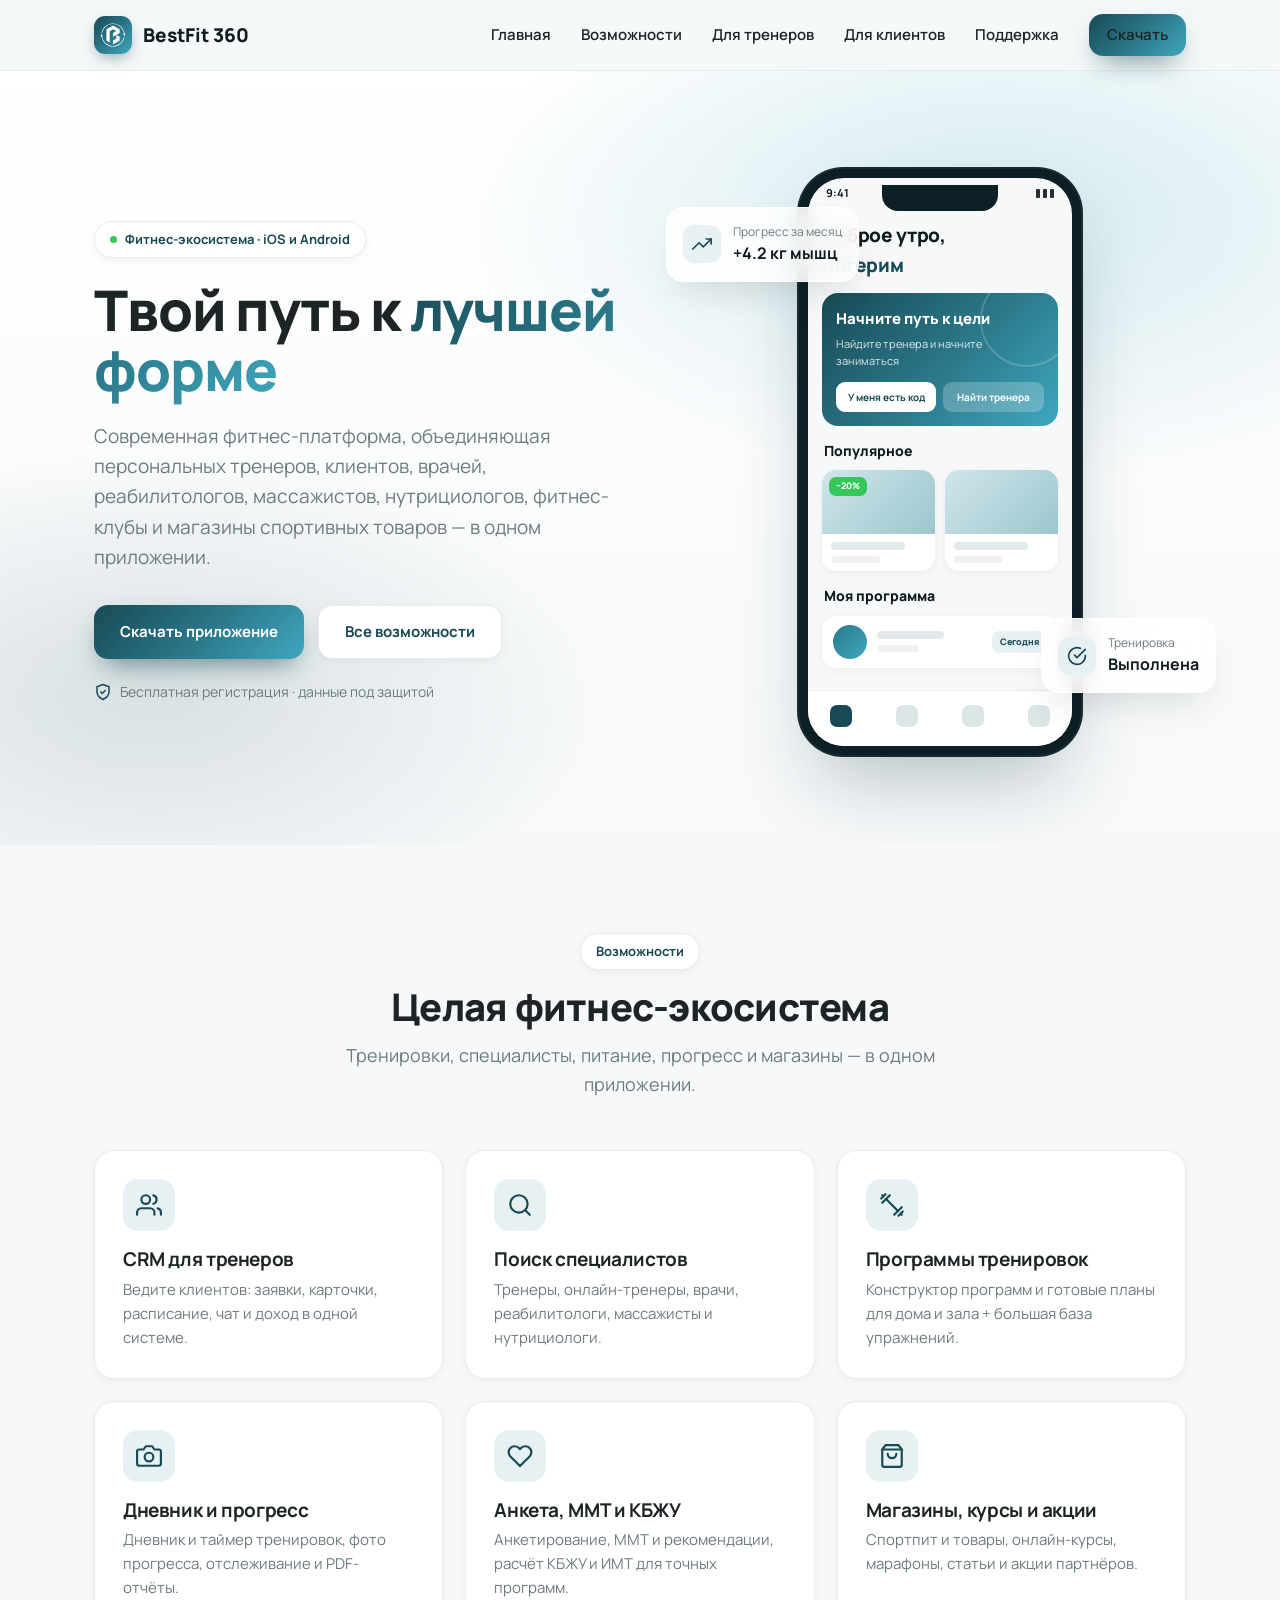
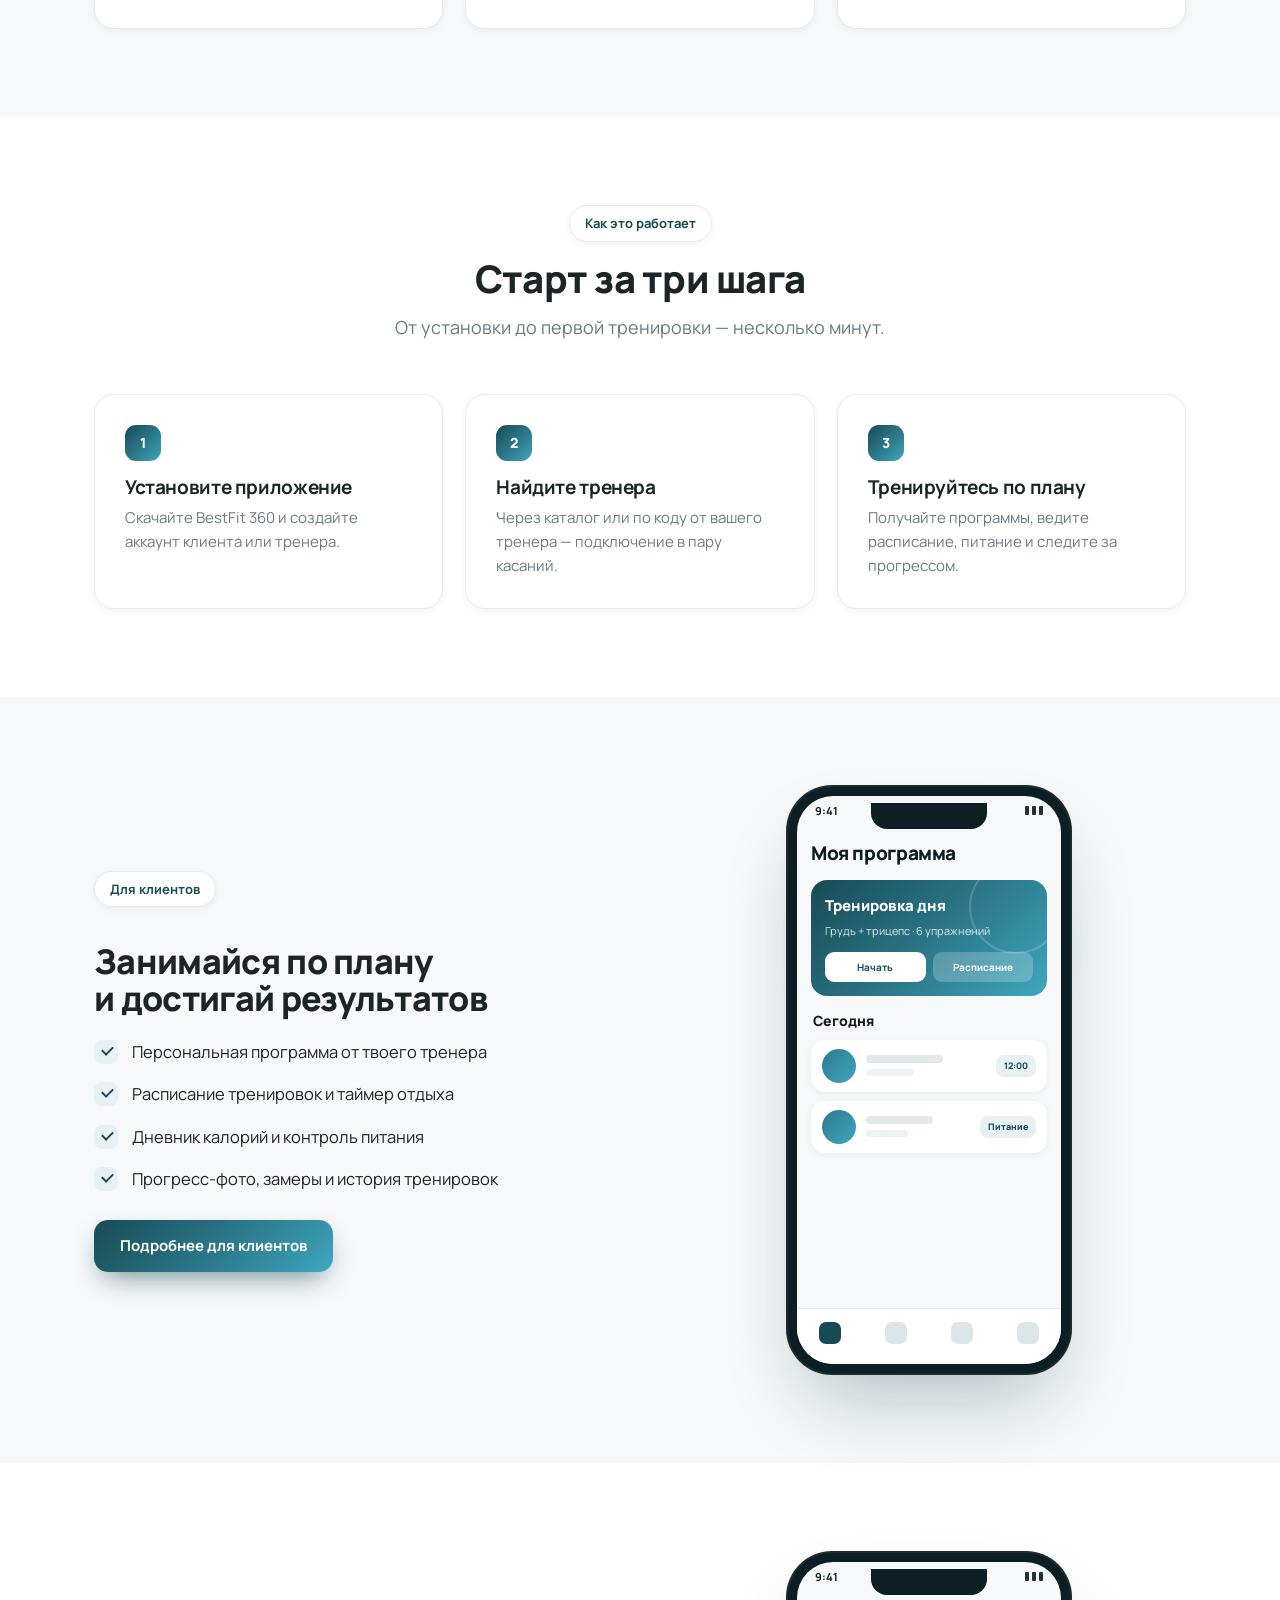
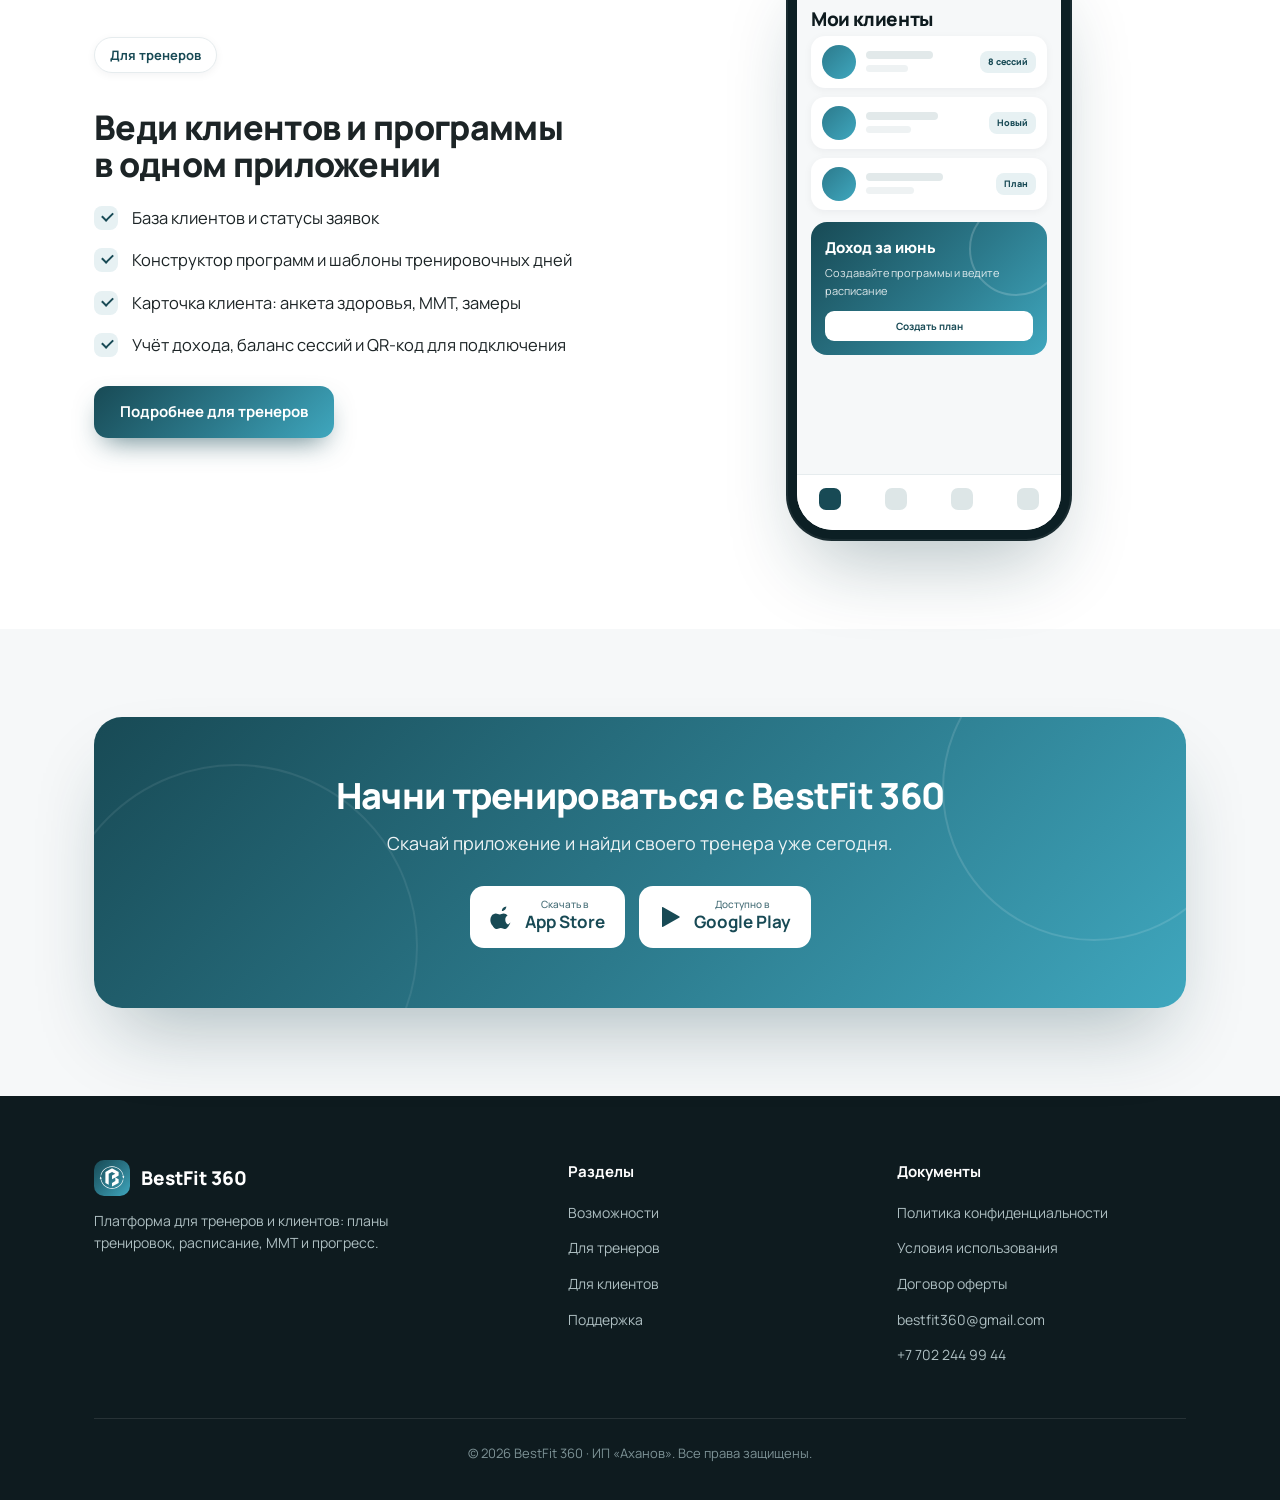
==== index.html @ 9b0000fd "feat(site): многостраничный сайт BestFit 360 + домен bestfit360.kz Лендинг, возможности, для тренеро" ====
<!DOCTYPE html>
<html lang="ru">
<head>
  <meta charset="utf-8">
  <link rel="icon" type="image/svg+xml" href="assets/app-icon.svg">
  <meta name="viewport" content="width=device-width, initial-scale=1">
  <title>BestFit 360 — платформа для тренеров и клиентов</title>
  <meta name="description" content="BestFit 360 — современная фитнес-платформа для здоровья и спорта: тренеры, специалисты, программы тренировок, питание, прогресс и магазины в одном приложении.">
  <link rel="preconnect" href="https://fonts.googleapis.com">
  <link rel="preconnect" href="https://fonts.gstatic.com" crossorigin>
  <link href="https://fonts.googleapis.com/css2?family=Manrope:wght@400;500;600;700;800&display=swap" rel="stylesheet">
  <link rel="stylesheet" href="styles.css">
</head>
<body>
  <header class="site-header">
    <div class="container nav">
      <a class="brand" href="index.html"><span class="logo"><img src="assets/logo-mark.svg" alt="BestFit 360" width="38" height="38"></span> BestFit 360</a>
      <button class="nav-toggle" aria-label="Меню" onclick="document.getElementById('nav').classList.toggle('open')">
        <svg width="26" height="26" viewBox="0 0 24 24" fill="none" stroke="currentColor" stroke-width="2"><line x1="3" y1="6" x2="21" y2="6"/><line x1="3" y1="12" x2="21" y2="12"/><line x1="3" y1="18" x2="21" y2="18"/></svg>
      </button>
      <ul class="nav-links" id="nav">
        <li><a href="index.html">Главная</a></li>
        <li><a href="features.html">Возможности</a></li>
        <li><a href="trainers.html">Для тренеров</a></li>
        <li><a href="clients.html">Для клиентов</a></li>
        <li><a href="support.html">Поддержка</a></li>
        <li><a class="btn btn-primary nav-cta" href="#download">Скачать</a></li>
      </ul>
    </div>
  </header>

  <!-- Hero -->
  <section class="hero">
    <div class="container hero-grid">
      <div class="hero-copy reveal">
        <span class="eyebrow"><span class="dot"></span> Фитнес-экосистема · iOS и Android</span>
        <h1>Твой путь к&nbsp;<span class="grad">лучшей форме</span></h1>
        <p class="lead">Современная фитнес-платформа, объединяющая персональных тренеров, клиентов, врачей, реабилитологов, массажистов, нутрициологов, фитнес-клубы и магазины спортивных товаров — в одном приложении.</p>
        <div class="hero-cta">
          <a class="btn btn-primary" href="#download">Скачать приложение</a>
          <a class="btn btn-ghost" href="features.html">Все возможности</a>
        </div>
        <div class="trust">
          <svg viewBox="0 0 24 24" fill="none" stroke="currentColor" stroke-width="2"><path d="M12 22s8-4 8-10V5l-8-3-8 3v7c0 6 8 10 8 10z"/><path d="m9 12 2 2 4-4"/></svg>
          Бесплатная регистрация · данные под защитой
        </div>
      </div>
      <div class="hero-media reveal">
        <div class="device-wrap">
          <div class="float-card float-tl">
            <span class="fc-ico"><svg viewBox="0 0 24 24" fill="none" stroke="currentColor" stroke-width="2"><polyline points="23 6 13.5 15.5 8.5 10.5 1 18"/><polyline points="17 6 23 6 23 12"/></svg></span>
            <span><small>Прогресс за месяц</small><b>+4.2 кг мышц</b></span>
          </div>
          <div class="float-card float-br">
            <span class="fc-ico"><svg viewBox="0 0 24 24" fill="none" stroke="currentColor" stroke-width="2"><path d="M22 11.08V12a10 10 0 1 1-5.93-9.14"/><polyline points="22 4 12 14.01 9 11.01"/></svg></span>
            <span><small>Тренировка</small><b>Выполнена</b></span>
          </div>
          <div class="phone">
            <div class="phone-screen">
              <div class="app">
                <div class="app-status"><span>9:41</span><span class="sig"><i></i><i></i><i></i></span></div>
                <div class="app-body">
                  <div class="app-greet">Доброе утро,<br><span>Айгерим</span></div>
                  <div class="app-hero">
                    <h4>Начните путь к цели</h4>
                    <p>Найдите тренера и начните заниматься</p>
                    <div class="mini-btns"><span class="b1">У меня есть код</span><span class="b2">Найти тренера</span></div>
                  </div>
                  <div class="app-sec">Популярное</div>
                  <div class="app-cards">
                    <div class="app-pcard"><div class="ph"><span class="badge">−20%</span></div><div class="pb"><div class="l1"></div><div class="l2"></div></div></div>
                    <div class="app-pcard"><div class="ph"></div><div class="pb"><div class="l1"></div><div class="l2"></div></div></div>
                  </div>
                  <div class="app-sec">Моя программа</div>
                  <div class="app-row"><div class="av"></div><div class="rl"><div class="l1"></div><div class="l2"></div></div><span class="pill">Сегодня</span></div>
                </div>
                <div class="app-nav"><i class="on"></i><i></i><i></i><i></i></div>
              </div>
            </div>
          </div>
        </div>
      </div>
    </div>
  </section>

  <!-- Features -->
  <section class="section">
    <div class="container">
      <div class="section-head reveal">
        <span class="eyebrow">Возможности</span>
        <h2>Целая фитнес-экосистема</h2>
        <p>Тренировки, специалисты, питание, прогресс и магазины — в одном приложении.</p>
      </div>
      <div class="cards">
        <div class="card reveal">
          <div class="ico"><svg viewBox="0 0 24 24" fill="none" stroke="currentColor" stroke-width="2"><path d="M17 21v-2a4 4 0 0 0-4-4H5a4 4 0 0 0-4 4v2"/><circle cx="9" cy="7" r="4"/><path d="M23 21v-2a4 4 0 0 0-3-3.87"/><path d="M16 3.13a4 4 0 0 1 0 7.75"/></svg></div>
          <h3>CRM для тренеров</h3>
          <p>Ведите клиентов: заявки, карточки, расписание, чат и доход в одной системе.</p>
        </div>
        <div class="card reveal">
          <div class="ico"><svg viewBox="0 0 24 24" fill="none" stroke="currentColor" stroke-width="2"><circle cx="11" cy="11" r="8"/><line x1="21" y1="21" x2="16.65" y2="16.65"/></svg></div>
          <h3>Поиск специалистов</h3>
          <p>Тренеры, онлайн-тренеры, врачи, реабилитологи, массажисты и нутрициологи.</p>
        </div>
        <div class="card reveal">
          <div class="ico"><svg viewBox="0 0 24 24" fill="none" stroke="currentColor" stroke-width="2"><path d="m6.5 6.5 11 11"/><path d="m21 21-1-1"/><path d="m3 3 1 1"/><path d="m18 22 4-4"/><path d="m2 6 4-4"/><path d="m3 10 7-7"/><path d="m14 21 7-7"/></svg></div>
          <h3>Программы тренировок</h3>
          <p>Конструктор программ и готовые планы для дома и зала + большая база упражнений.</p>
        </div>
        <div class="card reveal">
          <div class="ico"><svg viewBox="0 0 24 24" fill="none" stroke="currentColor" stroke-width="2"><path d="M23 19a2 2 0 0 1-2 2H3a2 2 0 0 1-2-2V8a2 2 0 0 1 2-2h4l2-3h6l2 3h4a2 2 0 0 1 2 2z"/><circle cx="12" cy="13" r="4"/></svg></div>
          <h3>Дневник и прогресс</h3>
          <p>Дневник и таймер тренировок, фото прогресса, отслеживание и PDF-отчёты.</p>
        </div>
        <div class="card reveal">
          <div class="ico"><svg viewBox="0 0 24 24" fill="none" stroke="currentColor" stroke-width="2"><path d="M20.84 4.61a5.5 5.5 0 0 0-7.78 0L12 5.67l-1.06-1.06a5.5 5.5 0 1 0-7.78 7.78L12 21.23l8.84-8.84a5.5 5.5 0 0 0 0-7.78z"/></svg></div>
          <h3>Анкета, ММТ и КБЖУ</h3>
          <p>Анкетирование, ММТ и рекомендации, расчёт КБЖУ и ИМТ для точных программ.</p>
        </div>
        <div class="card reveal">
          <div class="ico"><svg viewBox="0 0 24 24" fill="none" stroke="currentColor" stroke-width="2"><path d="M6 2 3 6v14a2 2 0 0 0 2 2h14a2 2 0 0 0 2-2V6l-3-4z"/><line x1="3" y1="6" x2="21" y2="6"/><path d="M16 10a4 4 0 0 1-8 0"/></svg></div>
          <h3>Магазины, курсы и акции</h3>
          <p>Спортпит и товары, онлайн-курсы, марафоны, статьи и акции партнёров.</p>
        </div>
      </div>
    </div>
  </section>

  <!-- How it works -->
  <section class="section alt">
    <div class="container">
      <div class="section-head reveal">
        <span class="eyebrow">Как это работает</span>
        <h2>Старт за три шага</h2>
        <p>От установки до первой тренировки — несколько минут.</p>
      </div>
      <div class="steps">
        <div class="step reveal"><div class="num">1</div><h3>Установите приложение</h3><p>Скачайте BestFit 360 и создайте аккаунт клиента или тренера.</p></div>
        <div class="step reveal"><div class="num">2</div><h3>Найдите тренера</h3><p>Через каталог или по коду от вашего тренера — подключение в пару касаний.</p></div>
        <div class="step reveal"><div class="num">3</div><h3>Тренируйтесь по плану</h3><p>Получайте программы, ведите расписание, питание и следите за прогрессом.</p></div>
      </div>
    </div>
  </section>

  <!-- For clients -->
  <section class="section">
    <div class="container split">
      <div class="split-copy reveal">
        <span class="eyebrow">Для клиентов</span>
        <h2>Занимайся по плану и&nbsp;достигай результатов</h2>
        <ul class="feat-list">
          <li>Персональная программа от твоего тренера</li>
          <li>Расписание тренировок и таймер отдыха</li>
          <li>Дневник калорий и контроль питания</li>
          <li>Прогресс-фото, замеры и история тренировок</li>
        </ul>
        <p style="margin-top:28px;"><a class="btn btn-primary" href="clients.html">Подробнее для клиентов</a></p>
      </div>
      <div class="split-media reveal">
        <div class="device-wrap">
          <div class="phone"><div class="phone-screen">
            <div class="app">
              <div class="app-status"><span>9:41</span><span class="sig"><i></i><i></i><i></i></span></div>
              <div class="app-body">
                <div class="app-greet">Моя программа</div>
                <div class="app-hero"><h4>Тренировка дня</h4><p>Грудь + трицепс · 6 упражнений</p><div class="mini-btns"><span class="b1">Начать</span><span class="b2">Расписание</span></div></div>
                <div class="app-sec">Сегодня</div>
                <div class="app-row"><div class="av"></div><div class="rl"><div class="l1"></div><div class="l2"></div></div><span class="pill">12:00</span></div>
                <div class="app-row"><div class="av"></div><div class="rl"><div class="l1"></div><div class="l2"></div></div><span class="pill">Питание</span></div>
              </div>
              <div class="app-nav"><i class="on"></i><i></i><i></i><i></i></div>
            </div>
          </div></div>
        </div>
      </div>
    </div>
  </section>

  <!-- For trainers -->
  <section class="section alt">
    <div class="container split reverse">
      <div class="split-media reveal">
        <div class="device-wrap">
          <div class="phone"><div class="phone-screen">
            <div class="app">
              <div class="app-status"><span>9:41</span><span class="sig"><i></i><i></i><i></i></span></div>
              <div class="app-body">
                <div class="app-greet">Мои клиенты</div>
                <div class="app-row"><div class="av"></div><div class="rl"><div class="l1"></div><div class="l2"></div></div><span class="pill">8 сессий</span></div>
                <div class="app-row"><div class="av"></div><div class="rl"><div class="l1"></div><div class="l2"></div></div><span class="pill">Новый</span></div>
                <div class="app-row"><div class="av"></div><div class="rl"><div class="l1"></div><div class="l2"></div></div><span class="pill">План</span></div>
                <div class="app-hero" style="margin-top:12px;"><h4>Доход за июнь</h4><p>Создавайте программы и ведите расписание</p><div class="mini-btns"><span class="b1">Создать план</span></div></div>
              </div>
              <div class="app-nav"><i class="on"></i><i></i><i></i><i></i></div>
            </div>
          </div></div>
        </div>
      </div>
      <div class="split-copy reveal">
        <span class="eyebrow">Для тренеров</span>
        <h2>Веди клиентов и&nbsp;программы в&nbsp;одном приложении</h2>
        <ul class="feat-list">
          <li>База клиентов и статусы заявок</li>
          <li>Конструктор программ и шаблоны тренировочных дней</li>
          <li>Карточка клиента: анкета здоровья, ММТ, замеры</li>
          <li>Учёт дохода, баланс сессий и QR-код для подключения</li>
        </ul>
        <p style="margin-top:28px;"><a class="btn btn-primary" href="trainers.html">Подробнее для тренеров</a></p>
      </div>
    </div>
  </section>

  <!-- CTA -->
  <section class="section" id="download">
    <div class="container">
      <div class="cta-band reveal">
        <h2>Начни тренироваться с&nbsp;BestFit 360</h2>
        <p>Скачай приложение и&nbsp;найди своего тренера уже сегодня.</p>
        <div class="stores">
          <a class="store-badge" href="#" aria-label="Скачать в App Store">
            <svg viewBox="0 0 24 24" fill="currentColor"><path d="M16.365 1.43c0 1.14-.42 2.2-1.12 2.98-.84.94-2.2 1.66-3.34 1.57-.14-1.12.42-2.3 1.1-3.02.78-.84 2.16-1.48 3.36-1.53zM20.5 17.5c-.55 1.27-.82 1.84-1.53 2.97-1 1.57-2.4 3.53-4.14 3.54-1.55.02-1.95-1.01-4.05-1-2.1.01-2.54 1.02-4.1 1-1.74-.01-3.07-1.78-4.07-3.35C-.02 18.13-.27 13.4 1.5 10.9c1.06-1.5 2.74-2.38 4.32-2.38 1.6 0 2.61 1.02 3.94 1.02 1.29 0 2.07-1.02 3.92-1.02 1.4 0 2.88.76 3.94 2.08-3.46 1.9-2.9 6.84.38 8.9z"/></svg>
            <span><small>Скачать в</small><b>App Store</b></span>
          </a>
          <a class="store-badge" href="#" aria-label="Доступно в Google Play">
            <svg viewBox="0 0 24 24" fill="currentColor"><path d="M3 2.5c0-.38.42-.62.74-.42L20.5 11.6c.3.18.3.62 0 .8L3.74 21.92c-.32.2-.74-.04-.74-.42z"/></svg>
            <span><small>Доступно в</small><b>Google Play</b></span>
          </a>
        </div>
      </div>
    </div>
  </section>

  <footer class="site-footer">
    <div class="container">
      <div class="footer-grid">
        <div>
          <div class="footer-brand"><span class="logo"><img src="assets/logo-mark.svg" alt="BestFit 360" width="38" height="38"></span> BestFit 360</div>
          <p style="margin:0;max-width:320px;font-size:14px;">Платформа для тренеров и клиентов: планы тренировок, расписание, ММТ и прогресс.</p>
        </div>
        <div>
          <h4>Разделы</h4>
          <ul>
            <li><a href="features.html">Возможности</a></li>
            <li><a href="trainers.html">Для тренеров</a></li>
            <li><a href="clients.html">Для клиентов</a></li>
            <li><a href="support.html">Поддержка</a></li>
          </ul>
        </div>
        <div>
          <h4>Документы</h4>
          <ul>
            <li><a href="privacy.html">Политика конфиденциальности</a></li>
            <li><a href="terms.html">Условия использования</a></li>
            <li><a href="offer.html">Договор оферты</a></li>
            <li><a href="mailto:bestfit360@gmail.com">bestfit360@gmail.com</a></li>
            <li><a href="tel:+77022449944">+7 702 244 99 44</a></li>
          </ul>
        </div>
      </div>
      <div class="footer-bottom">© 2026 BestFit 360 · ИП «Аханов». Все права защищены.</div>
    </div>
  </footer>

  <script>
    (function () {
      var els = document.querySelectorAll('.reveal');
      if (!('IntersectionObserver' in window)) { els.forEach(function (e) { e.classList.add('in'); }); return; }
      var io = new IntersectionObserver(function (entries) {
        entries.forEach(function (en) { if (en.isIntersecting) { en.target.classList.add('in'); io.unobserve(en.target); } });
      }, { threshold: 0.12 });
      els.forEach(function (e) { io.observe(e); });
    })();
  </script>
</body>
</html>
---- styles.css ----
/* BestFit 360 — премиум-лендинг. Дизайн-система на основе theme.dart. */
:root {
  --accent: #184A55;
  --accent-2: #2C7A8C;
  --accent-3: #3FA7BE;
  --accent-light: #E7F1F3;
  --accent-hover: #103840;
  --ink: #0E1B1F;
  --text: #1C2426;
  --muted: #6B7C80;
  --bg: #F6F8F9;
  --surface: #FFFFFF;
  --success: #34C759;
  --star: #FFB800;
  --line: #E6ECEE;
  --radius: 20px;
  --radius-sm: 14px;
  --radius-lg: 28px;
  --maxw: 1140px;
  --shadow-sm: 0 2px 8px rgba(14, 27, 31, 0.05);
  --shadow: 0 18px 40px -16px rgba(14, 27, 31, 0.18);
  --shadow-lg: 0 40px 80px -24px rgba(16, 56, 64, 0.32);
  --grad: linear-gradient(135deg, #184A55 0%, #2C7A8C 55%, #3FA7BE 100%);
  color-scheme: light;
}

* { box-sizing: border-box; }
html { scroll-behavior: smooth; -webkit-text-size-adjust: 100%; }

body {
  margin: 0;
  font-family: "Manrope", -apple-system, BlinkMacSystemFont, "Segoe UI", Roboto, Helvetica, Arial, sans-serif;
  color: var(--text);
  background: var(--bg);
  line-height: 1.6;
  -webkit-font-smoothing: antialiased;
  text-rendering: optimizeLegibility;
}

a { color: var(--accent); text-decoration: none; }
a:hover { color: var(--accent-2); }
img { max-width: 100%; display: block; }
svg { display: block; }
svg[stroke] { stroke-linecap: round; stroke-linejoin: round; }

h1, h2, h3 { letter-spacing: -0.02em; line-height: 1.08; }

.container { max-width: var(--maxw); margin: 0 auto; padding: 0 24px; }

/* ---------- Header ---------- */
.site-header {
  position: sticky;
  top: 0;
  z-index: 50;
  background: rgba(246, 248, 249, 0.72);
  backdrop-filter: saturate(180%) blur(18px);
  -webkit-backdrop-filter: saturate(180%) blur(18px);
  border-bottom: 1px solid rgba(14, 27, 31, 0.06);
}
.nav { display: flex; align-items: center; justify-content: space-between; height: 70px; }
.brand { display: flex; align-items: center; gap: 11px; font-weight: 800; font-size: 19px; color: var(--ink); }
.brand:hover { color: var(--ink); }
.brand .logo {
  width: 38px; height: 38px; border-radius: 11px;
  background: var(--grad); display: grid; place-items: center;
  color: #fff; font-size: 18px; font-weight: 800;
  box-shadow: 0 6px 16px -4px rgba(24, 74, 85, 0.5);
}
.brand .logo img, .footer-brand .logo img { width: 70%; height: 70%; }
.nav-links { display: flex; align-items: center; gap: 30px; list-style: none; margin: 0; padding: 0; }
.nav-links a { color: var(--text); font-size: 15px; font-weight: 600; position: relative; }
.nav-links a:hover { color: var(--accent); }
.nav-cta { padding: 9px 18px !important; }
.nav-toggle { display: none; background: none; border: 0; padding: 6px; cursor: pointer; color: var(--ink); }

/* ---------- Buttons ---------- */
.btn {
  display: inline-flex; align-items: center; gap: 9px;
  padding: 14px 26px; border-radius: var(--radius-sm);
  font-weight: 700; font-size: 15px; cursor: pointer; border: 0;
  font-family: inherit; transition: transform .15s ease, box-shadow .15s ease, background .15s ease;
}
.btn-primary { background: var(--grad); color: #fff; box-shadow: 0 12px 28px -10px rgba(24, 74, 85, 0.7); }
.btn-primary:hover { color: #fff; transform: translateY(-2px); box-shadow: 0 18px 36px -10px rgba(24, 74, 85, 0.7); }
.btn-ghost { background: var(--surface); color: var(--accent); border: 1px solid var(--line); box-shadow: var(--shadow-sm); }
.btn-ghost:hover { color: var(--accent); border-color: var(--accent-light); transform: translateY(-2px); }

/* ---------- Hero ---------- */
.hero { position: relative; overflow: hidden; padding: 96px 0 88px; }
.hero::before {
  content: ""; position: absolute; inset: 0; z-index: 0;
  background:
    radial-gradient(60% 50% at 78% 18%, rgba(63, 167, 190, 0.22), transparent 70%),
    radial-gradient(50% 45% at 12% 80%, rgba(24, 74, 85, 0.14), transparent 70%),
    linear-gradient(180deg, #fff, var(--bg));
}
.hero .container { position: relative; z-index: 1; }
.hero-grid { display: grid; grid-template-columns: 1.05fr 0.95fr; gap: 56px; align-items: center; }
.hero h1 { font-size: 56px; margin: 0 0 20px; font-weight: 800; }
.hero h1 .grad { background: var(--grad); -webkit-background-clip: text; background-clip: text; -webkit-text-fill-color: transparent; }
.hero .lead { font-size: 19px; color: var(--muted); margin: 0 0 32px; max-width: 520px; }
.hero-cta { display: flex; gap: 14px; flex-wrap: wrap; }
.trust { margin-top: 22px; font-size: 14px; color: var(--muted); display: flex; align-items: center; gap: 8px; }
.trust svg { width: 18px; height: 18px; color: var(--accent); }

.eyebrow {
  display: inline-flex; align-items: center; gap: 8px;
  background: var(--surface); color: var(--accent);
  font-weight: 700; font-size: 13px; padding: 7px 15px; border-radius: 999px;
  margin-bottom: 22px; border: 1px solid var(--line); box-shadow: var(--shadow-sm);
}
.eyebrow .dot { width: 7px; height: 7px; border-radius: 50%; background: var(--success); }

/* ---------- Phone + app mockup ---------- */
.device-wrap { position: relative; display: flex; justify-content: center; }
.device-wrap::after {
  content: ""; position: absolute; width: 320px; height: 320px; border-radius: 50%;
  background: radial-gradient(circle, rgba(63,167,190,0.35), transparent 65%);
  z-index: 0; filter: blur(8px);
}
.phone {
  position: relative; z-index: 2;
  width: 286px; height: 590px;
  border-radius: 46px; background: #0c1f24; padding: 11px;
  box-shadow: var(--shadow-lg), inset 0 0 0 2px rgba(255,255,255,0.06);
}
.phone::before {
  content: ""; position: absolute; top: 18px; left: 50%; transform: translateX(-50%);
  width: 116px; height: 26px; background: #0c1f24; border-radius: 0 0 16px 16px; z-index: 5;
}
.phone-screen { width: 100%; height: 100%; border-radius: 36px; overflow: hidden; background: var(--bg); position: relative; }

/* floating glass card overlapping the phone */
.float-card {
  position: absolute; z-index: 3; background: rgba(255,255,255,0.85);
  backdrop-filter: blur(12px); -webkit-backdrop-filter: blur(12px);
  border: 1px solid rgba(255,255,255,0.7); border-radius: 18px;
  box-shadow: var(--shadow); padding: 14px 16px; display: flex; align-items: center; gap: 12px;
}
.float-card .fc-ico { width: 38px; height: 38px; border-radius: 11px; background: var(--accent-light); color: var(--accent); display: grid; place-items: center; }
.float-card .fc-ico svg { width: 20px; height: 20px; }
.float-card small { display: block; color: var(--muted); font-size: 12px; }
.float-card b { font-size: 16px; color: var(--ink); }
.float-tl { top: 40px; left: -28px; }
.float-br { bottom: 64px; right: -30px; }

/* ---- mini app UI rendered in CSS ---- */
.app { height: 100%; display: flex; flex-direction: column; background: var(--bg); font-size: 12px; }
.app-status { height: 30px; display: flex; align-items: center; justify-content: space-between; padding: 0 18px; font-size: 11px; font-weight: 700; color: var(--ink); }
.app-status .sig { display: flex; gap: 3px; align-items: center; }
.app-status .sig i { width: 4px; height: 9px; background: var(--ink); border-radius: 1px; display: inline-block; opacity: .9; }
.app-body { flex: 1; overflow: hidden; padding: 6px 14px 0; }
.app-greet { font-size: 19px; font-weight: 800; color: var(--ink); margin: 6px 0 2px; letter-spacing: -0.02em; }
.app-greet span { color: var(--accent); }
.app-hero {
  margin: 12px 0; border-radius: 16px; background: var(--grad); color: #fff;
  padding: 14px; position: relative; overflow: hidden;
}
.app-hero::after { content: ""; position: absolute; top: -20px; right: -16px; width: 90px; height: 90px; border: 2px solid rgba(255,255,255,0.18); border-radius: 50%; }
.app-hero h4 { margin: 0 0 4px; font-size: 15px; font-weight: 800; }
.app-hero p { margin: 0 0 12px; font-size: 11px; opacity: .85; }
.app-hero .mini-btns { display: flex; gap: 7px; }
.app-hero .mini-btns span { flex: 1; text-align: center; font-size: 10px; font-weight: 700; padding: 7px 0; border-radius: 9px; }
.app-hero .mini-btns .b1 { background: #fff; color: var(--accent); }
.app-hero .mini-btns .b2 { background: rgba(255,255,255,0.22); color: #fff; }
.app-sec { font-size: 14px; font-weight: 800; color: var(--ink); margin: 14px 2px 8px; }
.app-cards { display: flex; gap: 10px; }
.app-pcard { flex: 1; background: var(--surface); border-radius: 14px; box-shadow: var(--shadow-sm); overflow: hidden; }
.app-pcard .ph { height: 64px; background: linear-gradient(135deg, #cfe6ea, #9cc6cf); position: relative; }
.app-pcard .ph .badge { position: absolute; top: 7px; left: 7px; background: var(--success); color: #fff; font-size: 9px; font-weight: 800; padding: 2px 7px; border-radius: 7px; }
.app-pcard .pb { padding: 8px 9px; }
.app-pcard .pb .l1 { height: 8px; width: 78%; background: #e2e9ea; border-radius: 4px; }
.app-pcard .pb .l2 { height: 7px; width: 52%; background: #eef2f3; border-radius: 4px; margin-top: 6px; }
.app-row { display: flex; align-items: center; gap: 10px; background: var(--surface); border-radius: 14px; padding: 9px 11px; box-shadow: var(--shadow-sm); margin-bottom: 9px; }
.app-row .av { width: 34px; height: 34px; border-radius: 50%; background: linear-gradient(135deg, var(--accent-2), var(--accent-3)); flex-shrink: 0; }
.app-row .rl { flex: 1; }
.app-row .rl .l1 { height: 8px; width: 64%; background: #e2e9ea; border-radius: 4px; }
.app-row .rl .l2 { height: 7px; width: 40%; background: #eef2f3; border-radius: 4px; margin-top: 6px; }
.app-row .pill { font-size: 9px; font-weight: 800; color: var(--accent); background: var(--accent-light); padding: 4px 8px; border-radius: 8px; }
.app-nav { height: 56px; background: var(--surface); border-top: 1px solid var(--line); display: flex; align-items: center; justify-content: space-around; padding-bottom: 6px; }
.app-nav i { width: 22px; height: 22px; border-radius: 7px; background: #dde6e7; display: block; }
.app-nav i.on { background: var(--accent); }

/* ---------- Sections ---------- */
.section { padding: 88px 0; }
.section.alt { background: var(--surface); }
.section.tight { padding: 56px 0; }
.section-head { text-align: center; max-width: 640px; margin: 0 auto 52px; }
.section-head .eyebrow { margin-bottom: 16px; }
.section-head h2 { font-size: 38px; margin: 0 0 14px; font-weight: 800; }
.section-head p { color: var(--muted); font-size: 18px; margin: 0; }

/* ---------- Cards ---------- */
.cards { display: grid; grid-template-columns: repeat(3, 1fr); gap: 22px; }
.cards.two { grid-template-columns: repeat(2, 1fr); }
.card {
  background: var(--surface); border: 1px solid var(--line); border-radius: var(--radius);
  padding: 28px; box-shadow: var(--shadow-sm); transition: transform .2s ease, box-shadow .2s ease, border-color .2s ease;
}
.card:hover { transform: translateY(-4px); box-shadow: var(--shadow); border-color: transparent; }
.section.alt .card { background: var(--bg); }
.card .ico {
  width: 52px; height: 52px; border-radius: 15px;
  background: var(--accent-light); color: var(--accent);
  display: grid; place-items: center; margin-bottom: 18px;
}
.card .ico svg { width: 26px; height: 26px; }
.card h3 { font-size: 19px; margin: 0 0 8px; font-weight: 700; }
.card p { margin: 0; color: var(--muted); font-size: 15px; }

/* ---------- Split / role ---------- */
.split { display: grid; grid-template-columns: 1fr 1fr; gap: 64px; align-items: center; }
.split.reverse .split-media { order: 2; }
.split h2 { font-size: 34px; font-weight: 800; margin: 14px 0 0; }
.feat-list { padding: 0; list-style: none; margin: 22px 0 0; }
.feat-list li { position: relative; padding-left: 38px; margin-bottom: 16px; font-size: 16.5px; color: var(--text); }
.feat-list li::before {
  content: ""; position: absolute; left: 0; top: 1px; width: 24px; height: 24px; border-radius: 8px;
  background: var(--accent-light);
}
.feat-list li::after {
  content: ""; position: absolute; left: 8px; top: 7px; width: 9px; height: 5px;
  border-left: 2px solid var(--accent); border-bottom: 2px solid var(--accent);
  transform: rotate(-45deg);
}

/* ---------- Steps ---------- */
.steps { display: grid; grid-template-columns: repeat(3, 1fr); gap: 22px; }
.step { background: var(--surface); border: 1px solid var(--line); border-radius: var(--radius); padding: 30px; position: relative; box-shadow: var(--shadow-sm); }
.step .num { font-size: 14px; font-weight: 800; color: #fff; background: var(--grad); width: 36px; height: 36px; border-radius: 11px; display: grid; place-items: center; margin-bottom: 16px; }
.step h3 { font-size: 19px; margin: 0 0 8px; }
.step p { margin: 0; color: var(--muted); font-size: 15px; }

/* ---------- CTA band ---------- */
.cta-band { position: relative; overflow: hidden; background: var(--grad); color: #fff; border-radius: var(--radius-lg); padding: 60px; text-align: center; box-shadow: var(--shadow-lg); }
.cta-band::before { content: ""; position: absolute; top: -80px; right: -60px; width: 300px; height: 300px; border: 2px solid rgba(255,255,255,0.12); border-radius: 50%; }
.cta-band::after { content: ""; position: absolute; bottom: -120px; left: -40px; width: 360px; height: 360px; border: 2px solid rgba(255,255,255,0.08); border-radius: 50%; }
.cta-band > * { position: relative; z-index: 1; }
.cta-band h2 { font-size: 36px; margin: 0 0 14px; font-weight: 800; }
.cta-band p { opacity: .92; margin: 0 0 28px; font-size: 18px; }

/* store badges */
.stores { display: flex; gap: 14px; flex-wrap: wrap; justify-content: center; }
.store-badge { display: inline-flex; align-items: center; gap: 11px; background: #0c1f24; color: #fff; padding: 12px 20px; border-radius: 14px; transition: transform .15s ease, opacity .15s ease; }
.store-badge:hover { color: #fff; transform: translateY(-2px); opacity: .92; }
.store-badge svg { width: 24px; height: 24px; }
.store-badge small { display: block; font-size: 10px; opacity: .8; font-weight: 500; line-height: 1.2; }
.store-badge b { font-size: 17px; line-height: 1.1; }
.cta-band .store-badge { background: #fff; color: var(--accent); }
.cta-band .store-badge:hover { background: #eef6f7; }

/* ---------- Legal / article ---------- */
.article { background: var(--surface); }
.article .container { max-width: 800px; }
.article h1 { font-size: 36px; margin-bottom: 6px; }
.article .updated { color: var(--muted); font-size: 14px; margin-bottom: 32px; }
.article h2 { font-size: 20px; margin-top: 30px; }
.article p { margin: 8px 0 0; color: var(--text); }

/* ---------- FAQ ---------- */
.faq details { background: var(--surface); border: 1px solid var(--line); border-radius: var(--radius); padding: 18px 22px; margin-bottom: 14px; box-shadow: var(--shadow-sm); }
.faq summary { font-weight: 700; cursor: pointer; font-size: 16px; list-style: none; display: flex; justify-content: space-between; align-items: center; }
.faq summary::-webkit-details-marker { display: none; }
.faq summary::after { content: "+"; font-size: 22px; color: var(--accent); font-weight: 400; }
.faq details[open] summary::after { content: "–"; }
.faq details[open] summary { color: var(--accent); }
.faq p { color: var(--muted); margin: 12px 0 0; }

/* ---------- Footer ---------- */
.site-footer { background: var(--ink); color: #aebfc2; padding: 64px 0 36px; }
.footer-grid { display: grid; grid-template-columns: 1.5fr 1fr 1fr; gap: 40px; margin-bottom: 40px; }
.site-footer h4 { color: #fff; font-size: 15px; margin: 0 0 16px; }
.site-footer a { color: #aebfc2; font-size: 14px; }
.site-footer a:hover { color: #fff; }
.site-footer ul { list-style: none; padding: 0; margin: 0; }
.site-footer li { margin-bottom: 10px; }
.footer-brand { display: flex; align-items: center; gap: 11px; font-weight: 800; color: #fff; font-size: 19px; margin-bottom: 14px; }
.footer-brand .logo { width: 36px; height: 36px; border-radius: 10px; background: var(--grad); display: grid; place-items: center; font-size: 17px; }
.footer-bottom { border-top: 1px solid rgba(255,255,255,0.1); padding-top: 24px; font-size: 13px; color: #7d9296; text-align: center; }

/* ---------- Reveal animation ---------- */
.reveal { opacity: 0; transform: translateY(24px); transition: opacity .7s ease, transform .7s ease; }
.reveal.in { opacity: 1; transform: none; }
@media (prefers-reduced-motion: reduce) { .reveal { opacity: 1; transform: none; transition: none; } }

/* ---------- Responsive ---------- */
@media (max-width: 900px) {
  .nav-links {
    display: none; position: absolute; top: 70px; left: 0; right: 0; flex-direction: column;
    gap: 0; background: var(--surface); border-bottom: 1px solid var(--line); padding: 10px 0; box-shadow: var(--shadow);
  }
  .nav-links.open { display: flex; }
  .nav-links li { width: 100%; }
  .nav-links a { display: block; padding: 14px 24px; }
  .nav-cta { margin: 8px 24px; text-align: center; }
  .nav-toggle { display: block; }

  .hero { padding: 56px 0 64px; }
  .hero-grid { grid-template-columns: 1fr; gap: 48px; }
  .hero h1 { font-size: 40px; }
  .hero-media { order: -1; }
  .float-tl { left: 0; }
  .float-br { right: 0; }

  .cards, .cards.two, .steps { grid-template-columns: 1fr; }
  .split { grid-template-columns: 1fr; gap: 36px; }
  .split.reverse .split-media { order: 0; }
  .split h2, .section-head h2 { font-size: 29px; }
  .cta-band { padding: 40px 24px; }
  .cta-band h2 { font-size: 28px; }
  .footer-grid { grid-template-columns: 1fr; gap: 28px; }
  .section { padding: 64px 0; }
}
@media (max-width: 420px) {
  .phone { width: 248px; height: 512px; }
}
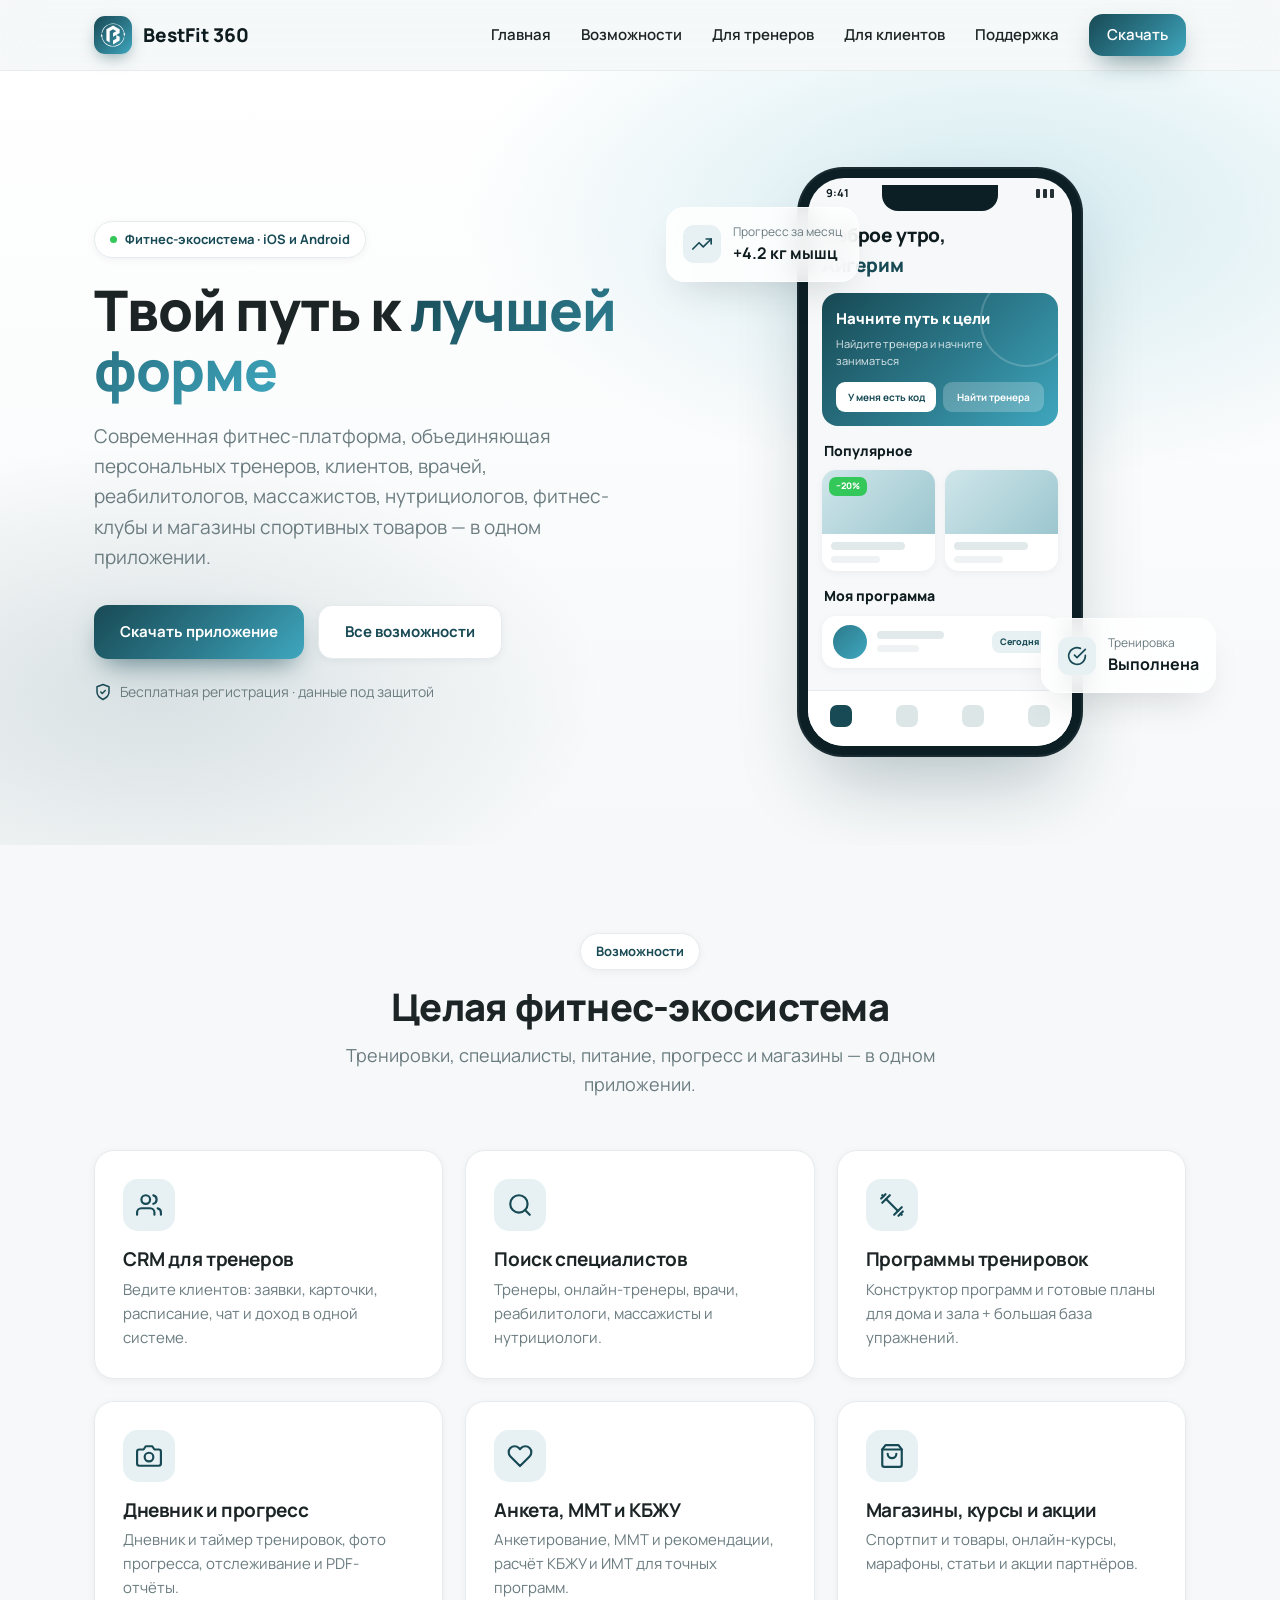
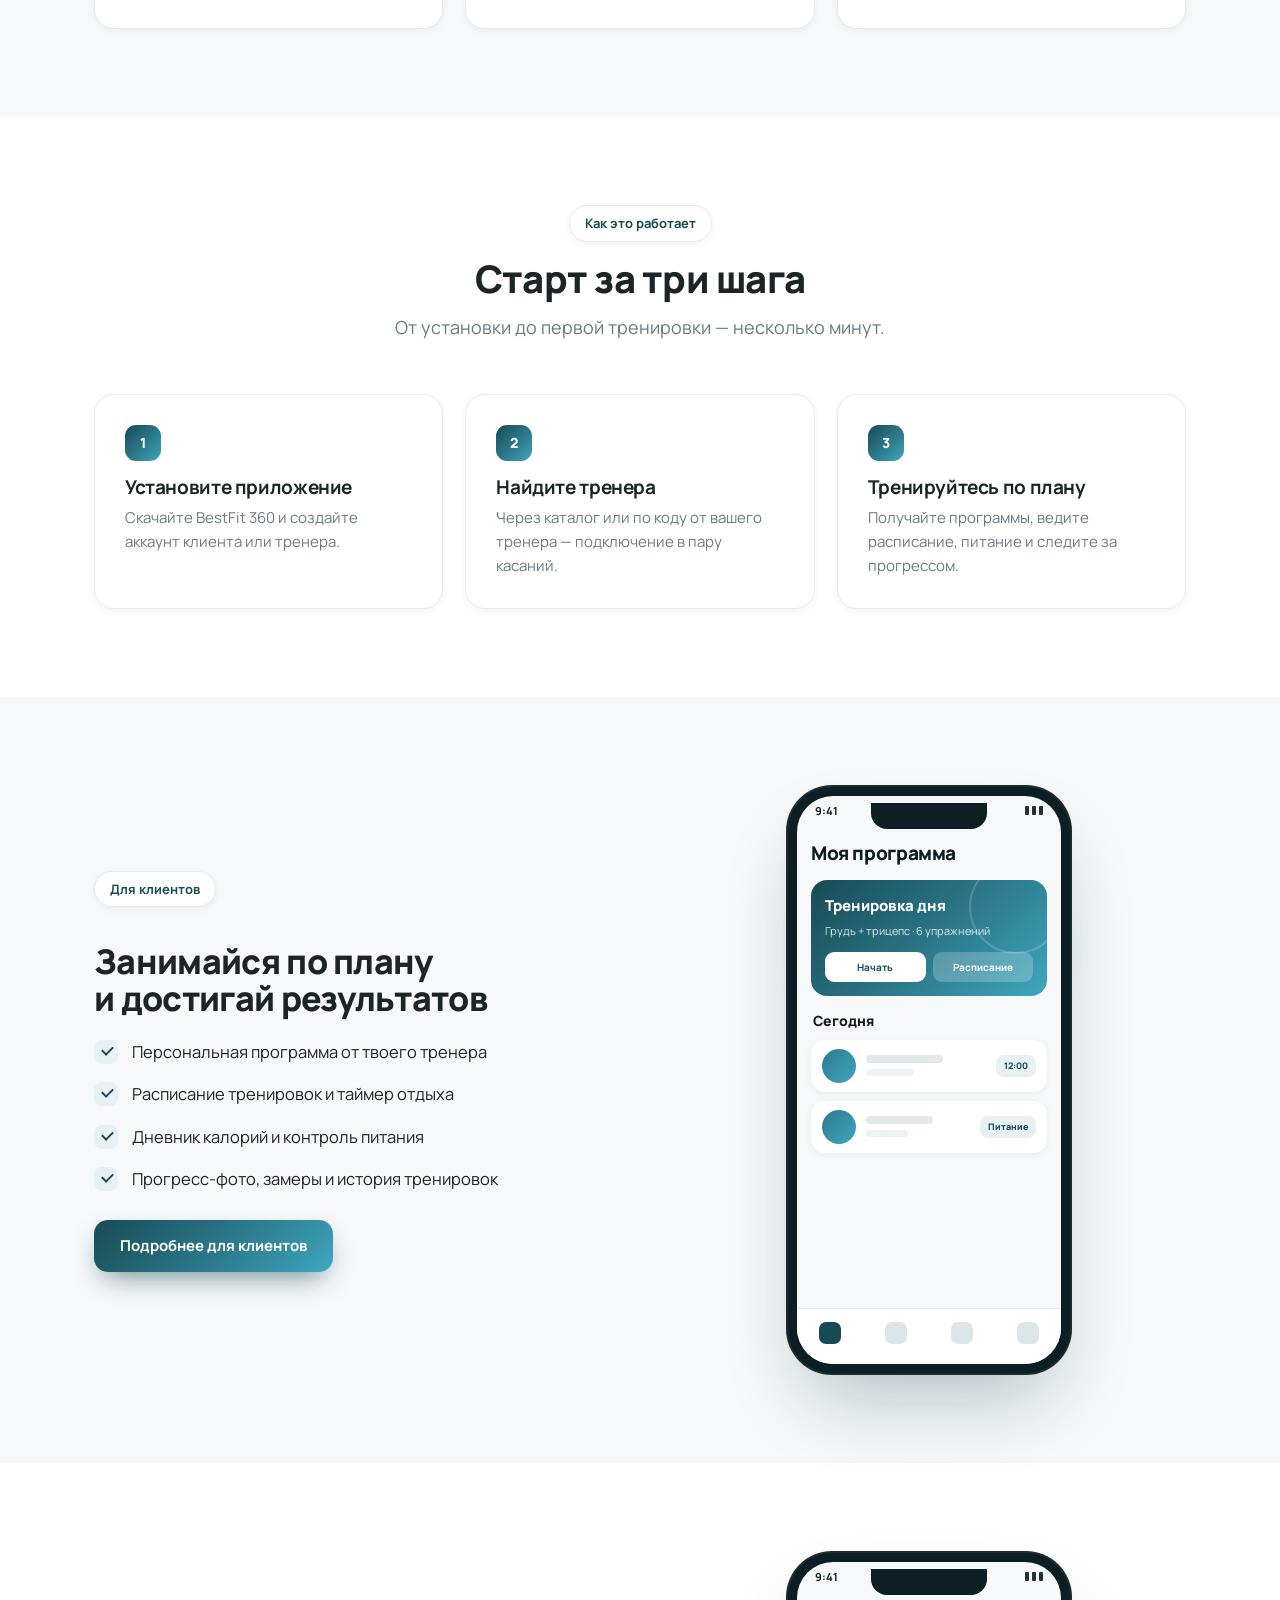
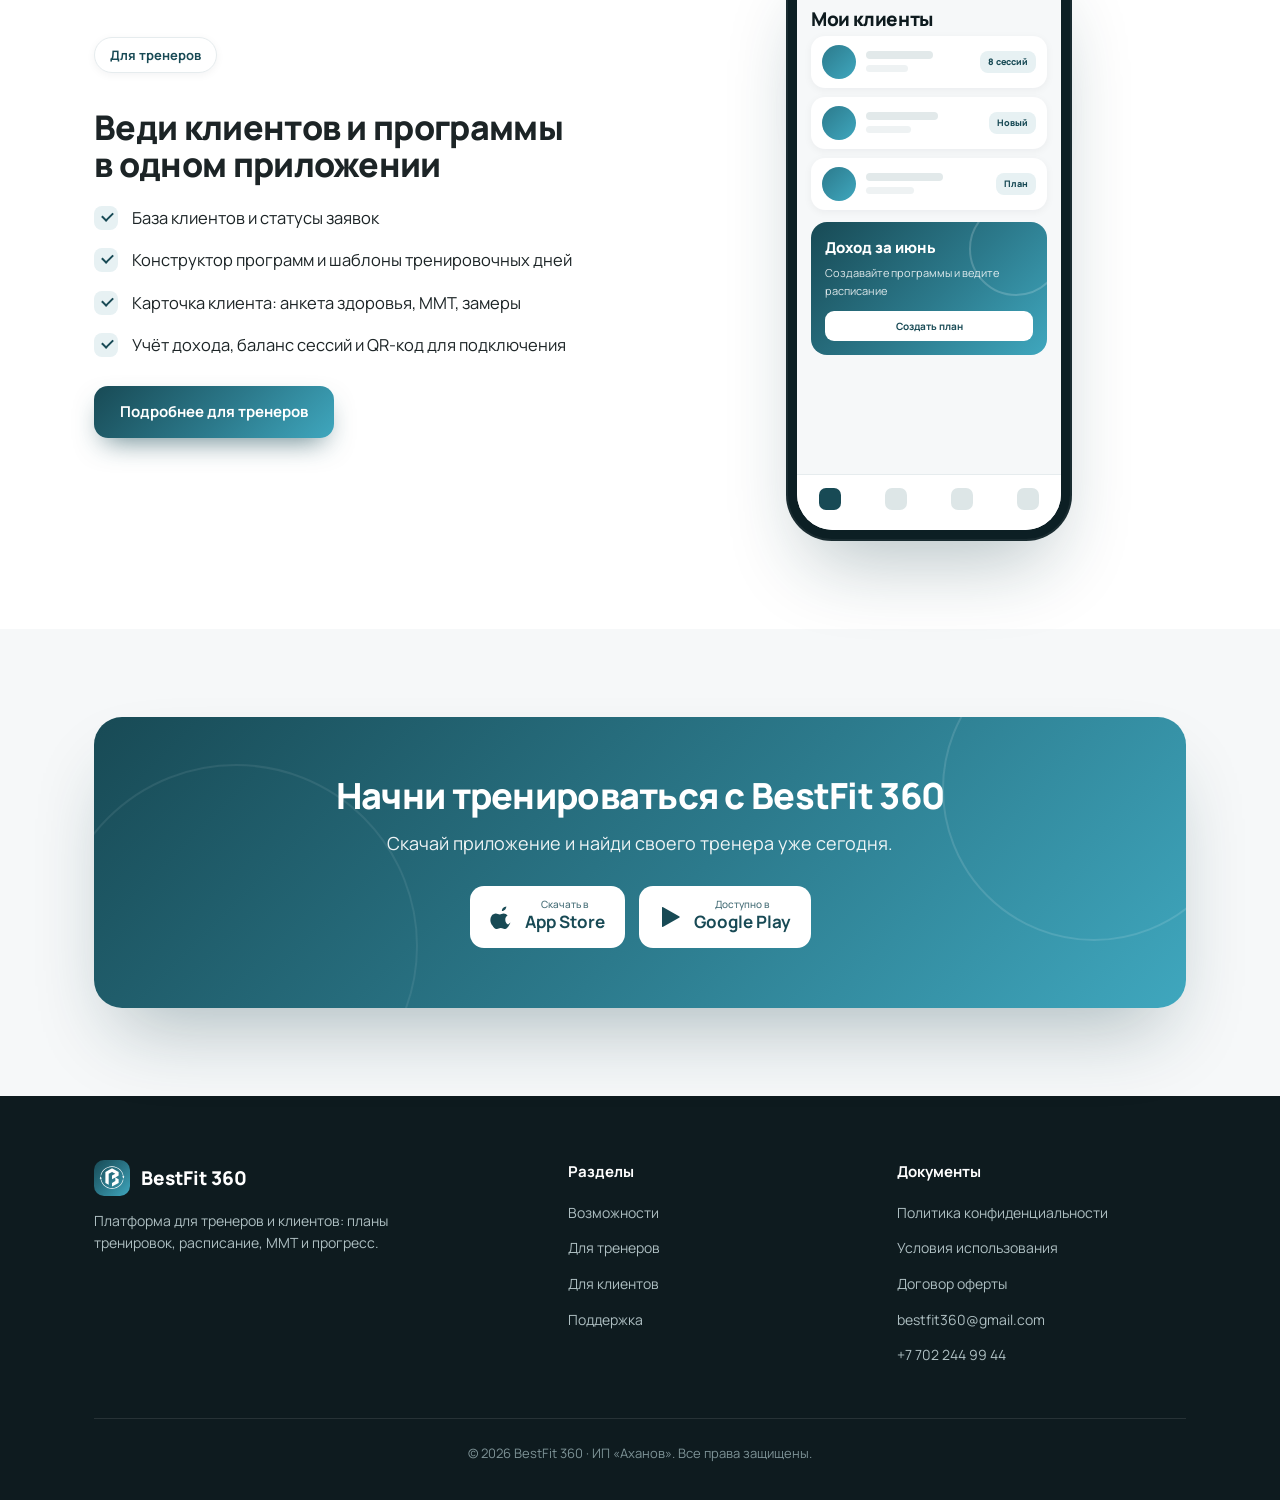
==== commit 4c730510: "fix(site): чистая favicon (скруглённый знак вместо детальной иконки)" ====
--- a/index.html
+++ b/index.html
@@ -2,7 +2,7 @@
 <html lang="ru">
 <head>
   <meta charset="utf-8">
-  <link rel="icon" type="image/svg+xml" href="assets/app-icon.svg">
+  <link rel="icon" type="image/svg+xml" href="assets/favicon.svg">
   <meta name="viewport" content="width=device-width, initial-scale=1">
   <title>BestFit 360 — платформа для тренеров и клиентов</title>
   <meta name="description" content="BestFit 360 — современная фитнес-платформа для здоровья и спорта: тренеры, специалисты, программы тренировок, питание, прогресс и магазины в одном приложении.">
--- a/styles.css
+++ b/styles.css
@@ -71,6 +71,7 @@
 .nav-links a { color: var(--text); font-size: 15px; font-weight: 600; position: relative; }
 .nav-links a:hover { color: var(--accent); }
 .nav-cta { padding: 9px 18px !important; }
+.nav-links a.nav-cta, .nav-links a.nav-cta:hover { color: #fff; }
 .nav-toggle { display: none; background: none; border: 0; padding: 6px; cursor: pointer; color: var(--ink); }
 
 /* ---------- Buttons ---------- */
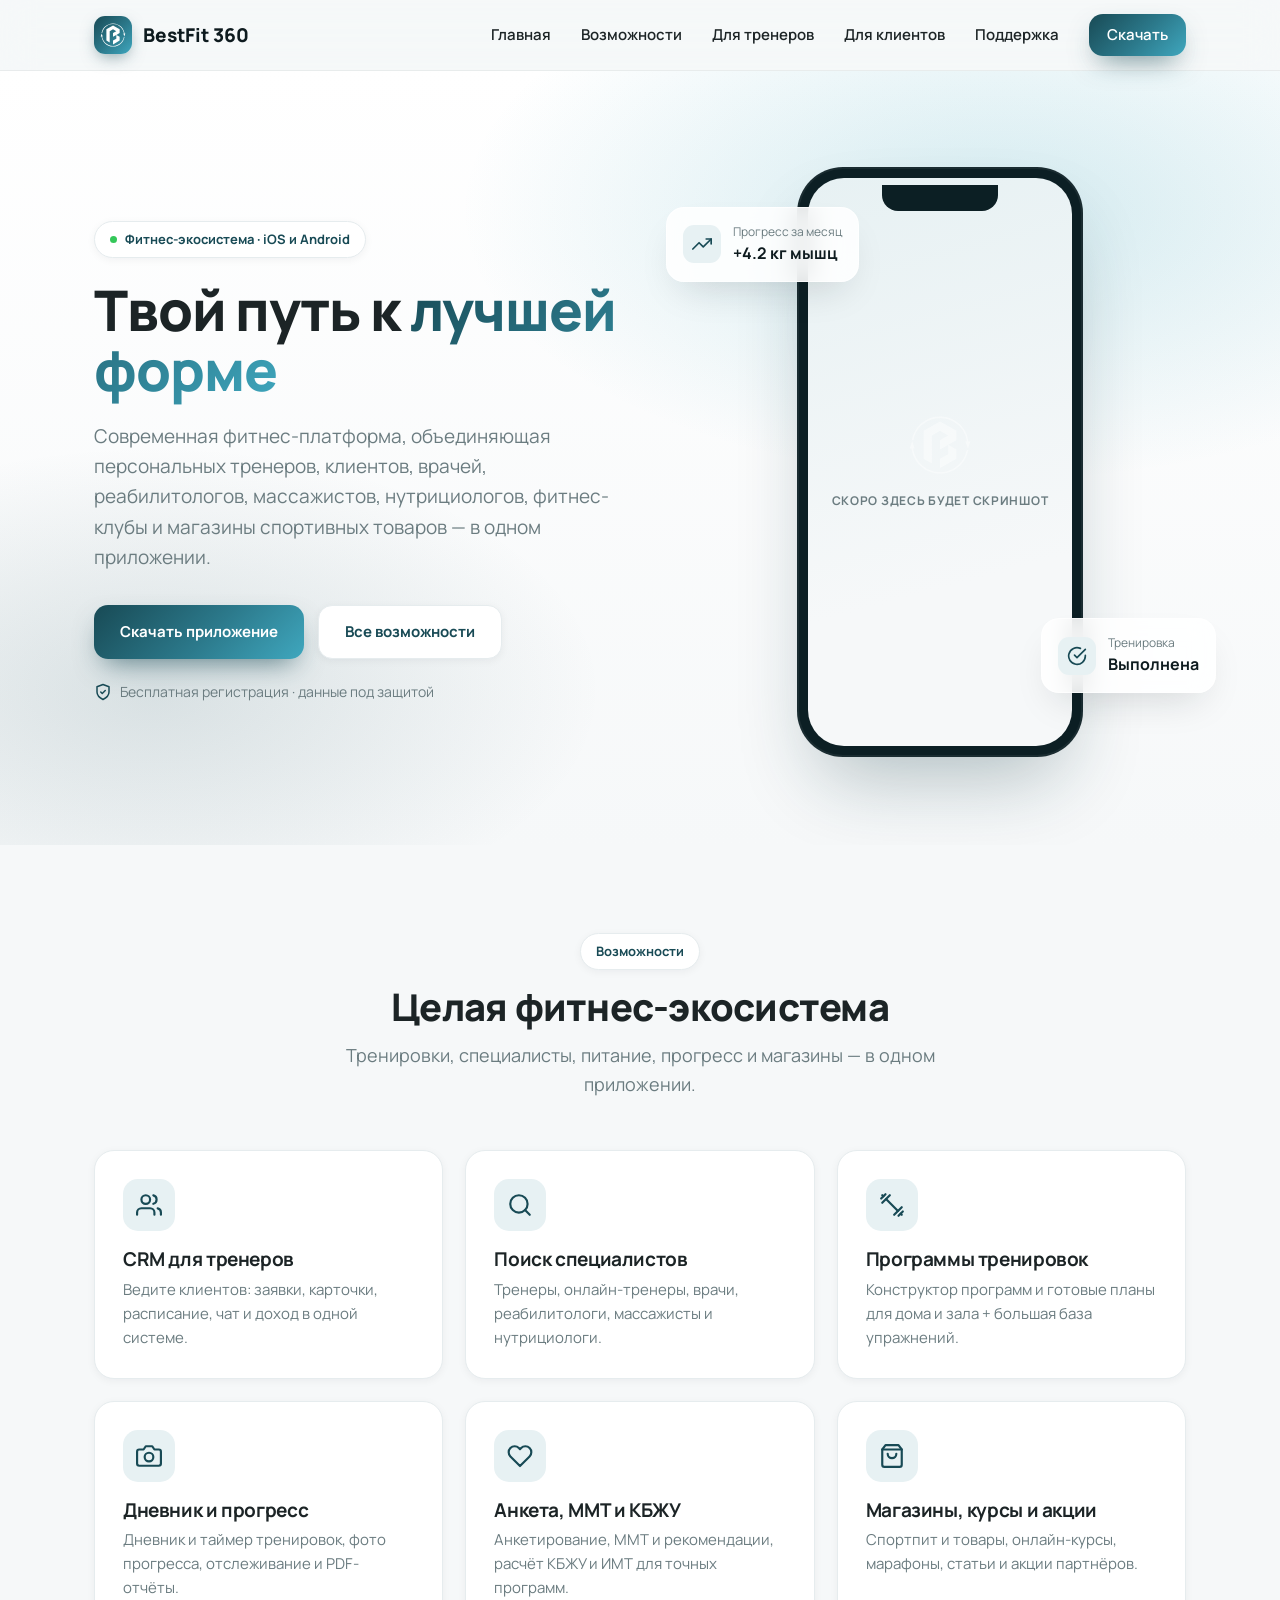
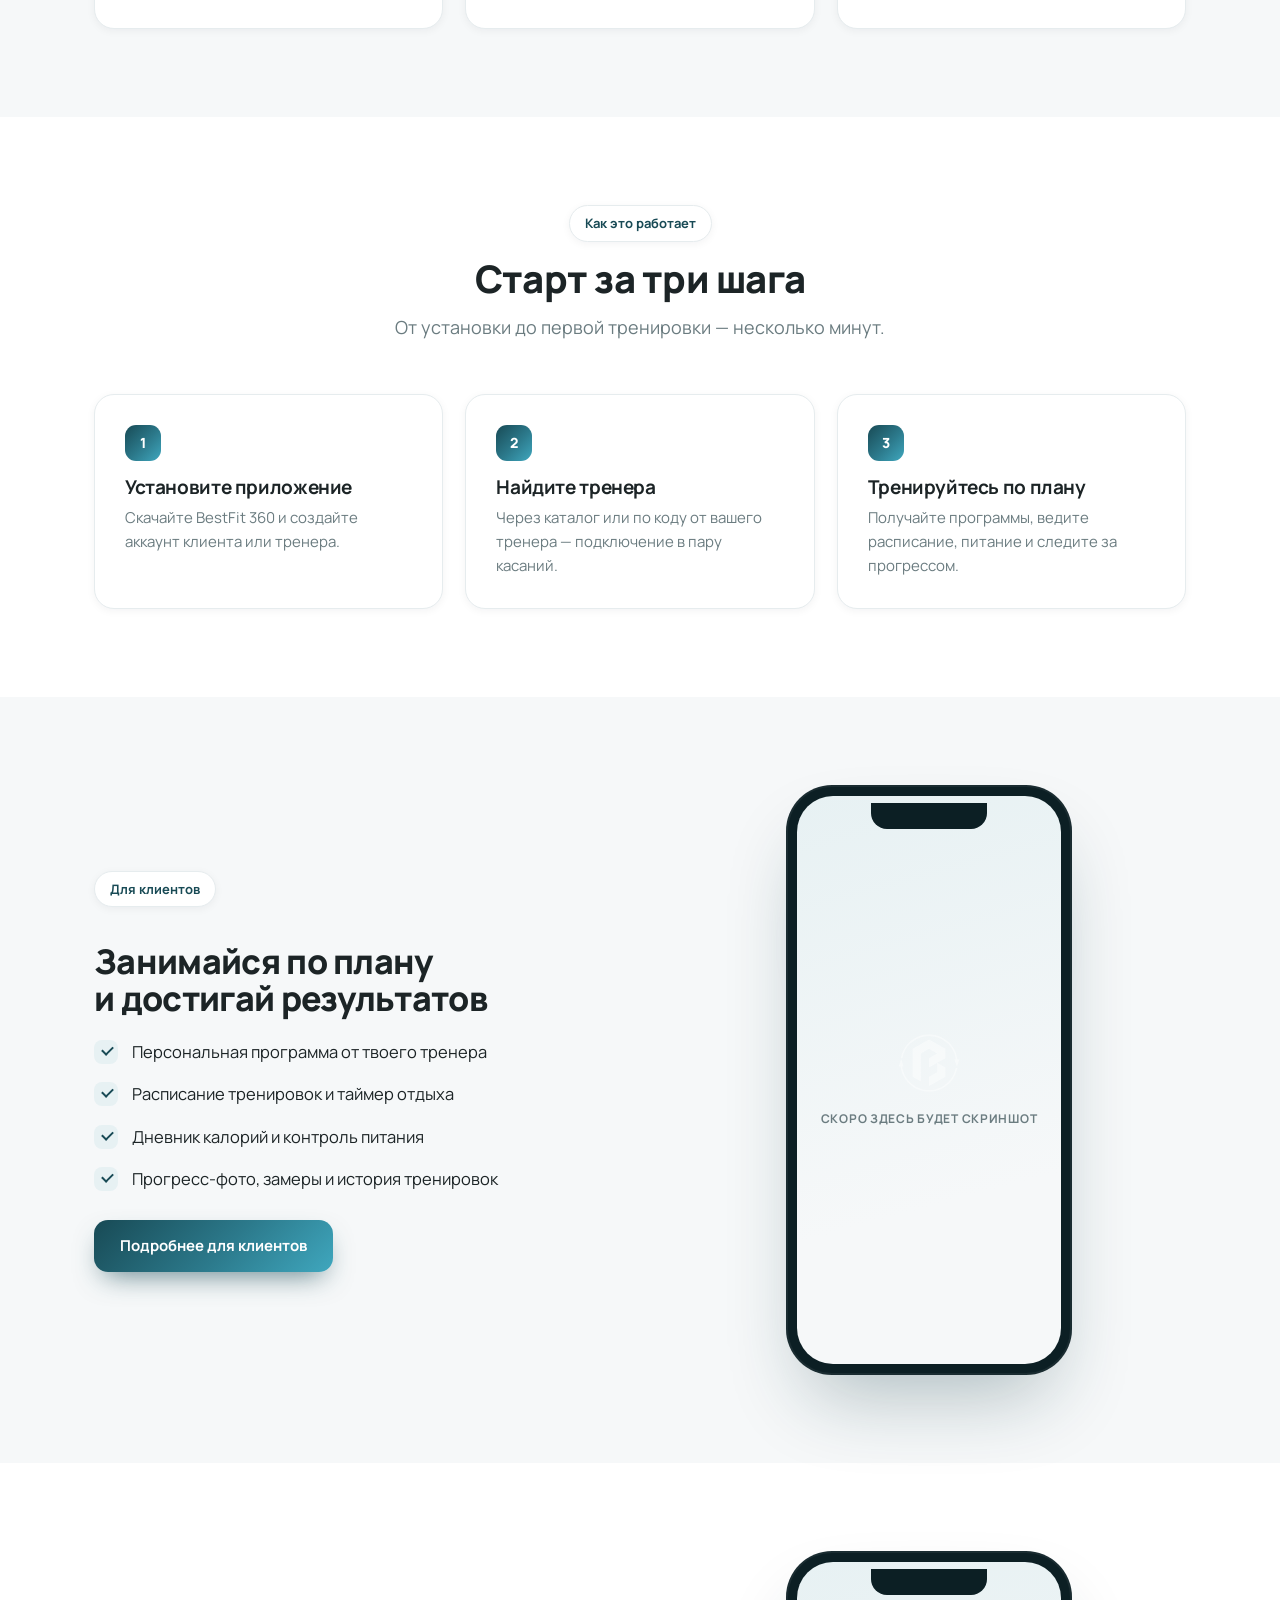
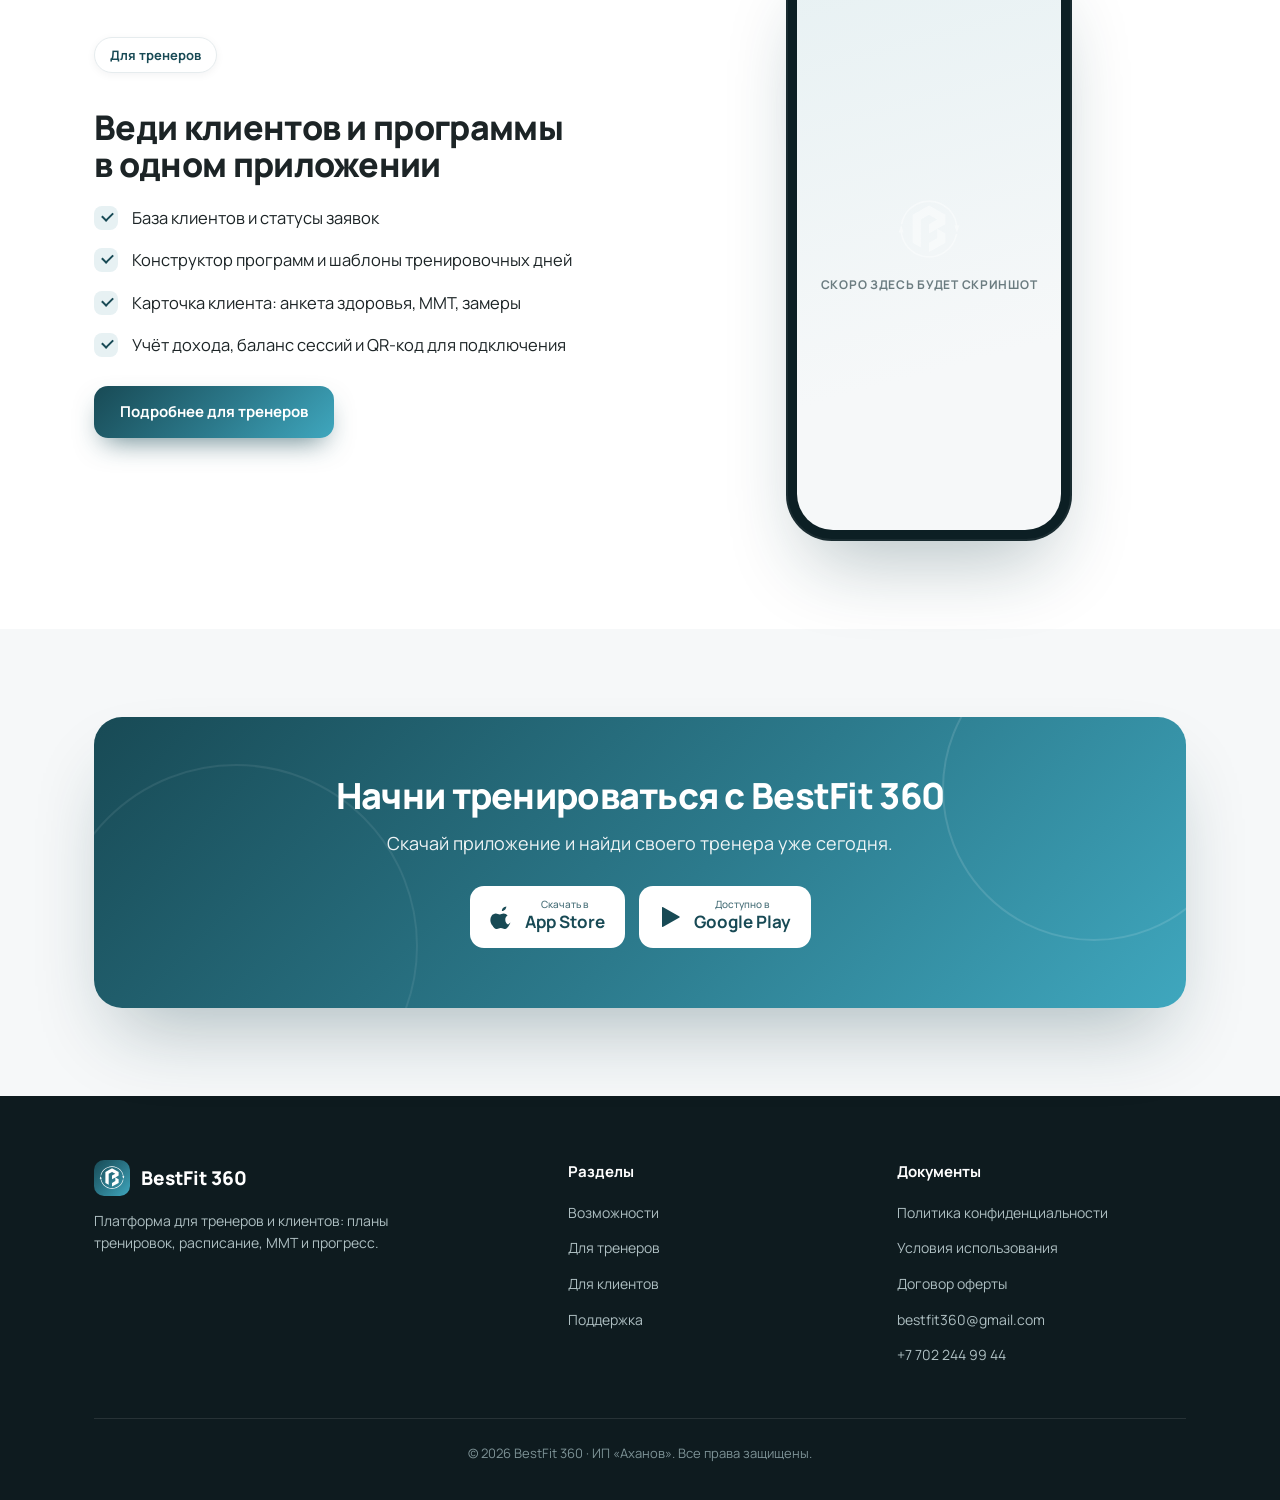
==== commit 78741aae: "style(site): временные плейсхолдеры вместо скриншотов приложения" ====
--- a/index.html
+++ b/index.html
@@ -57,25 +57,7 @@
           </div>
           <div class="phone">
             <div class="phone-screen">
-              <div class="app">
-                <div class="app-status"><span>9:41</span><span class="sig"><i></i><i></i><i></i></span></div>
-                <div class="app-body">
-                  <div class="app-greet">Доброе утро,<br><span>Айгерим</span></div>
-                  <div class="app-hero">
-                    <h4>Начните путь к цели</h4>
-                    <p>Найдите тренера и начните заниматься</p>
-                    <div class="mini-btns"><span class="b1">У меня есть код</span><span class="b2">Найти тренера</span></div>
-                  </div>
-                  <div class="app-sec">Популярное</div>
-                  <div class="app-cards">
-                    <div class="app-pcard"><div class="ph"><span class="badge">−20%</span></div><div class="pb"><div class="l1"></div><div class="l2"></div></div></div>
-                    <div class="app-pcard"><div class="ph"></div><div class="pb"><div class="l1"></div><div class="l2"></div></div></div>
-                  </div>
-                  <div class="app-sec">Моя программа</div>
-                  <div class="app-row"><div class="av"></div><div class="rl"><div class="l1"></div><div class="l2"></div></div><span class="pill">Сегодня</span></div>
-                </div>
-                <div class="app-nav"><i class="on"></i><i></i><i></i><i></i></div>
-              </div>
+              <div class="app-shot-ph"><img src="assets/logo-mark.svg" alt="" aria-hidden="true"><span>Скоро здесь будет скриншот</span></div>
             </div>
           </div>
         </div>
@@ -159,17 +141,7 @@
       <div class="split-media reveal">
         <div class="device-wrap">
           <div class="phone"><div class="phone-screen">
-            <div class="app">
-              <div class="app-status"><span>9:41</span><span class="sig"><i></i><i></i><i></i></span></div>
-              <div class="app-body">
-                <div class="app-greet">Моя программа</div>
-                <div class="app-hero"><h4>Тренировка дня</h4><p>Грудь + трицепс · 6 упражнений</p><div class="mini-btns"><span class="b1">Начать</span><span class="b2">Расписание</span></div></div>
-                <div class="app-sec">Сегодня</div>
-                <div class="app-row"><div class="av"></div><div class="rl"><div class="l1"></div><div class="l2"></div></div><span class="pill">12:00</span></div>
-                <div class="app-row"><div class="av"></div><div class="rl"><div class="l1"></div><div class="l2"></div></div><span class="pill">Питание</span></div>
-              </div>
-              <div class="app-nav"><i class="on"></i><i></i><i></i><i></i></div>
-            </div>
+            <div class="app-shot-ph"><img src="assets/logo-mark.svg" alt="" aria-hidden="true"><span>Скоро здесь будет скриншот</span></div>
           </div></div>
         </div>
       </div>
@@ -182,17 +154,7 @@
       <div class="split-media reveal">
         <div class="device-wrap">
           <div class="phone"><div class="phone-screen">
-            <div class="app">
-              <div class="app-status"><span>9:41</span><span class="sig"><i></i><i></i><i></i></span></div>
-              <div class="app-body">
-                <div class="app-greet">Мои клиенты</div>
-                <div class="app-row"><div class="av"></div><div class="rl"><div class="l1"></div><div class="l2"></div></div><span class="pill">8 сессий</span></div>
-                <div class="app-row"><div class="av"></div><div class="rl"><div class="l1"></div><div class="l2"></div></div><span class="pill">Новый</span></div>
-                <div class="app-row"><div class="av"></div><div class="rl"><div class="l1"></div><div class="l2"></div></div><span class="pill">План</span></div>
-                <div class="app-hero" style="margin-top:12px;"><h4>Доход за июнь</h4><p>Создавайте программы и ведите расписание</p><div class="mini-btns"><span class="b1">Создать план</span></div></div>
-              </div>
-              <div class="app-nav"><i class="on"></i><i></i><i></i><i></i></div>
-            </div>
+            <div class="app-shot-ph"><img src="assets/logo-mark.svg" alt="" aria-hidden="true"><span>Скоро здесь будет скриншот</span></div>
           </div></div>
         </div>
       </div>
--- a/styles.css
+++ b/styles.css
@@ -131,6 +131,20 @@
 }
 .phone-screen { width: 100%; height: 100%; border-radius: 36px; overflow: hidden; background: var(--bg); position: relative; }
 
+/* Real app screenshot filling the phone frame */
+.app-shot { width: 100%; height: 100%; object-fit: cover; object-position: top center; display: block; }
+/* Hide the fake hardware notch over real screenshots (they have their own status bar) */
+.phone:has(.app-shot)::before { display: none; }
+
+/* Временный плейсхолдер вместо скриншота — заменить обратно на .app-shot, когда будут финальные фото */
+.app-shot-ph {
+  width: 100%; height: 100%;
+  display: flex; flex-direction: column; align-items: center; justify-content: center; gap: 14px;
+  background: linear-gradient(165deg, var(--accent-light) 0%, var(--bg) 70%);
+  color: var(--muted); font-size: 12px; font-weight: 700; letter-spacing: 0.06em; text-transform: uppercase;
+}
+.app-shot-ph img { width: 64px; height: 64px; opacity: 0.45; }
+
 /* floating glass card overlapping the phone */
 .float-card {
   position: absolute; z-index: 3; background: rgba(255,255,255,0.85);
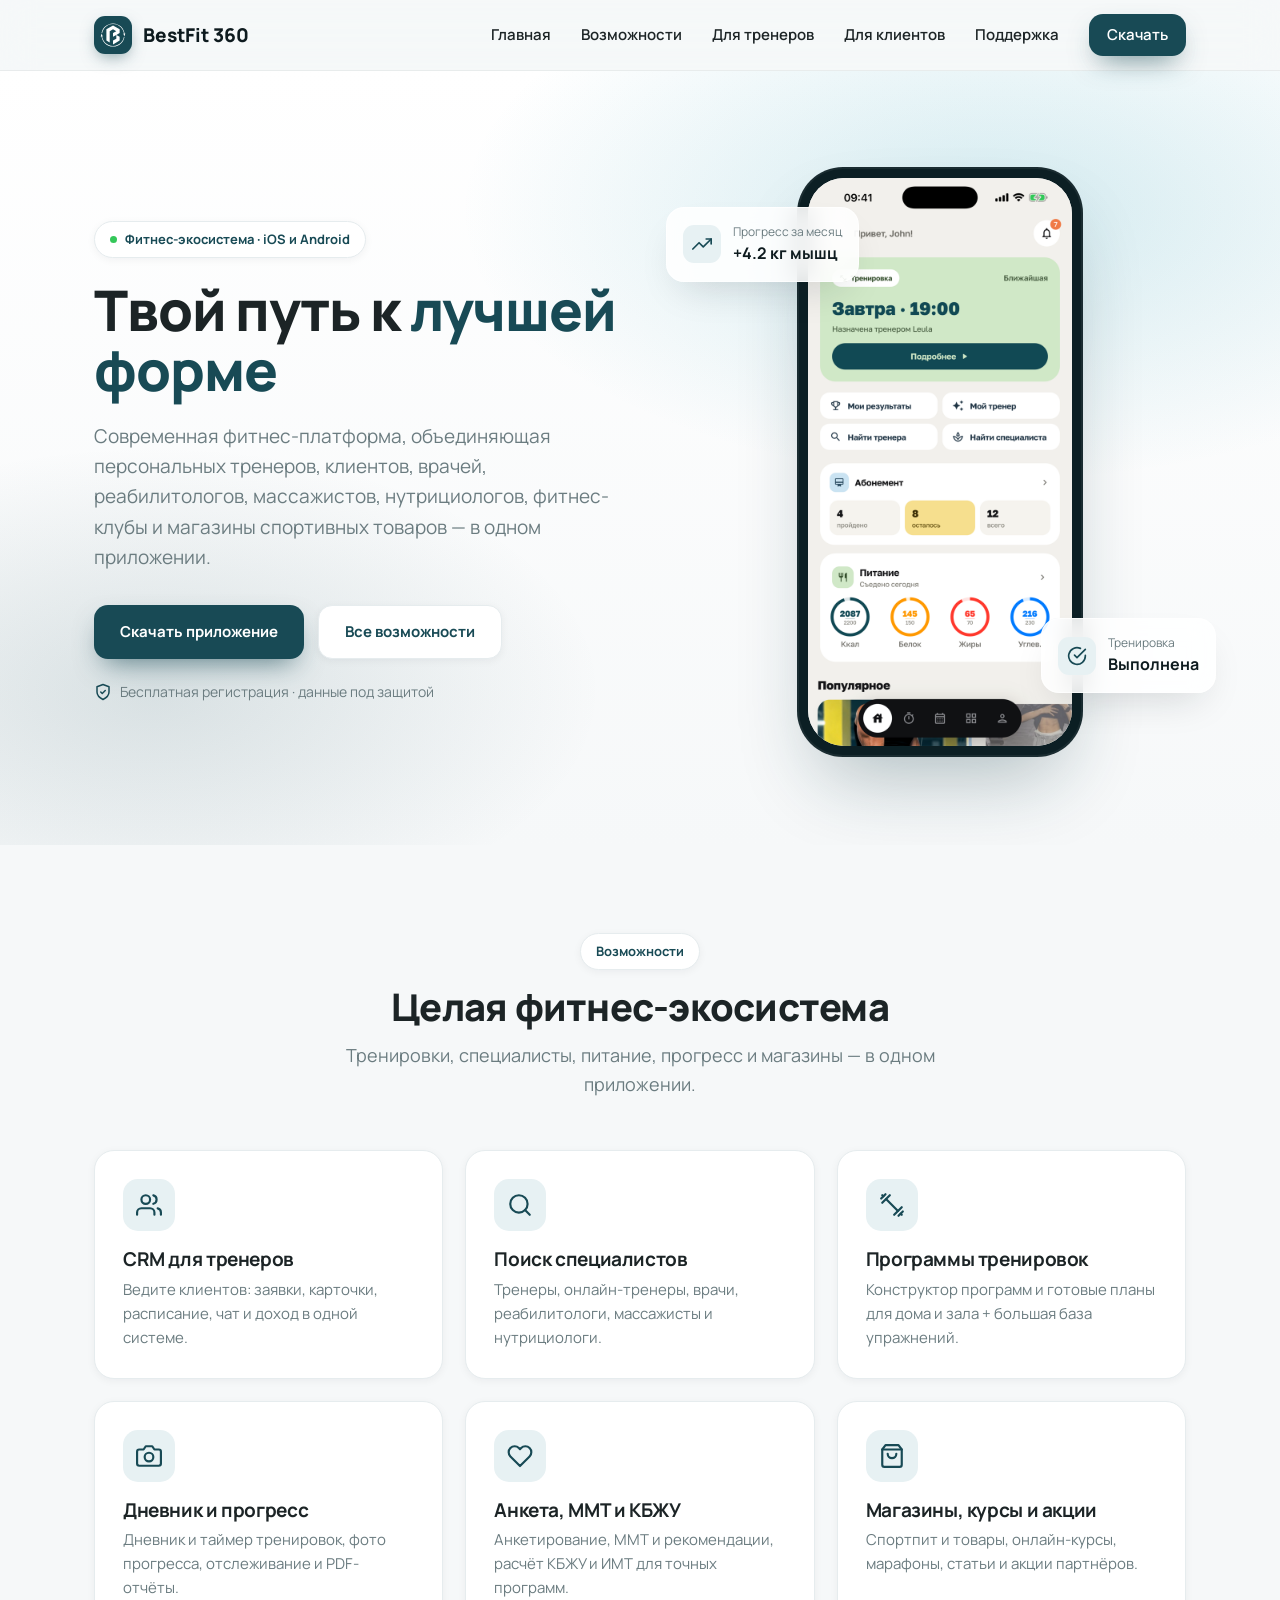
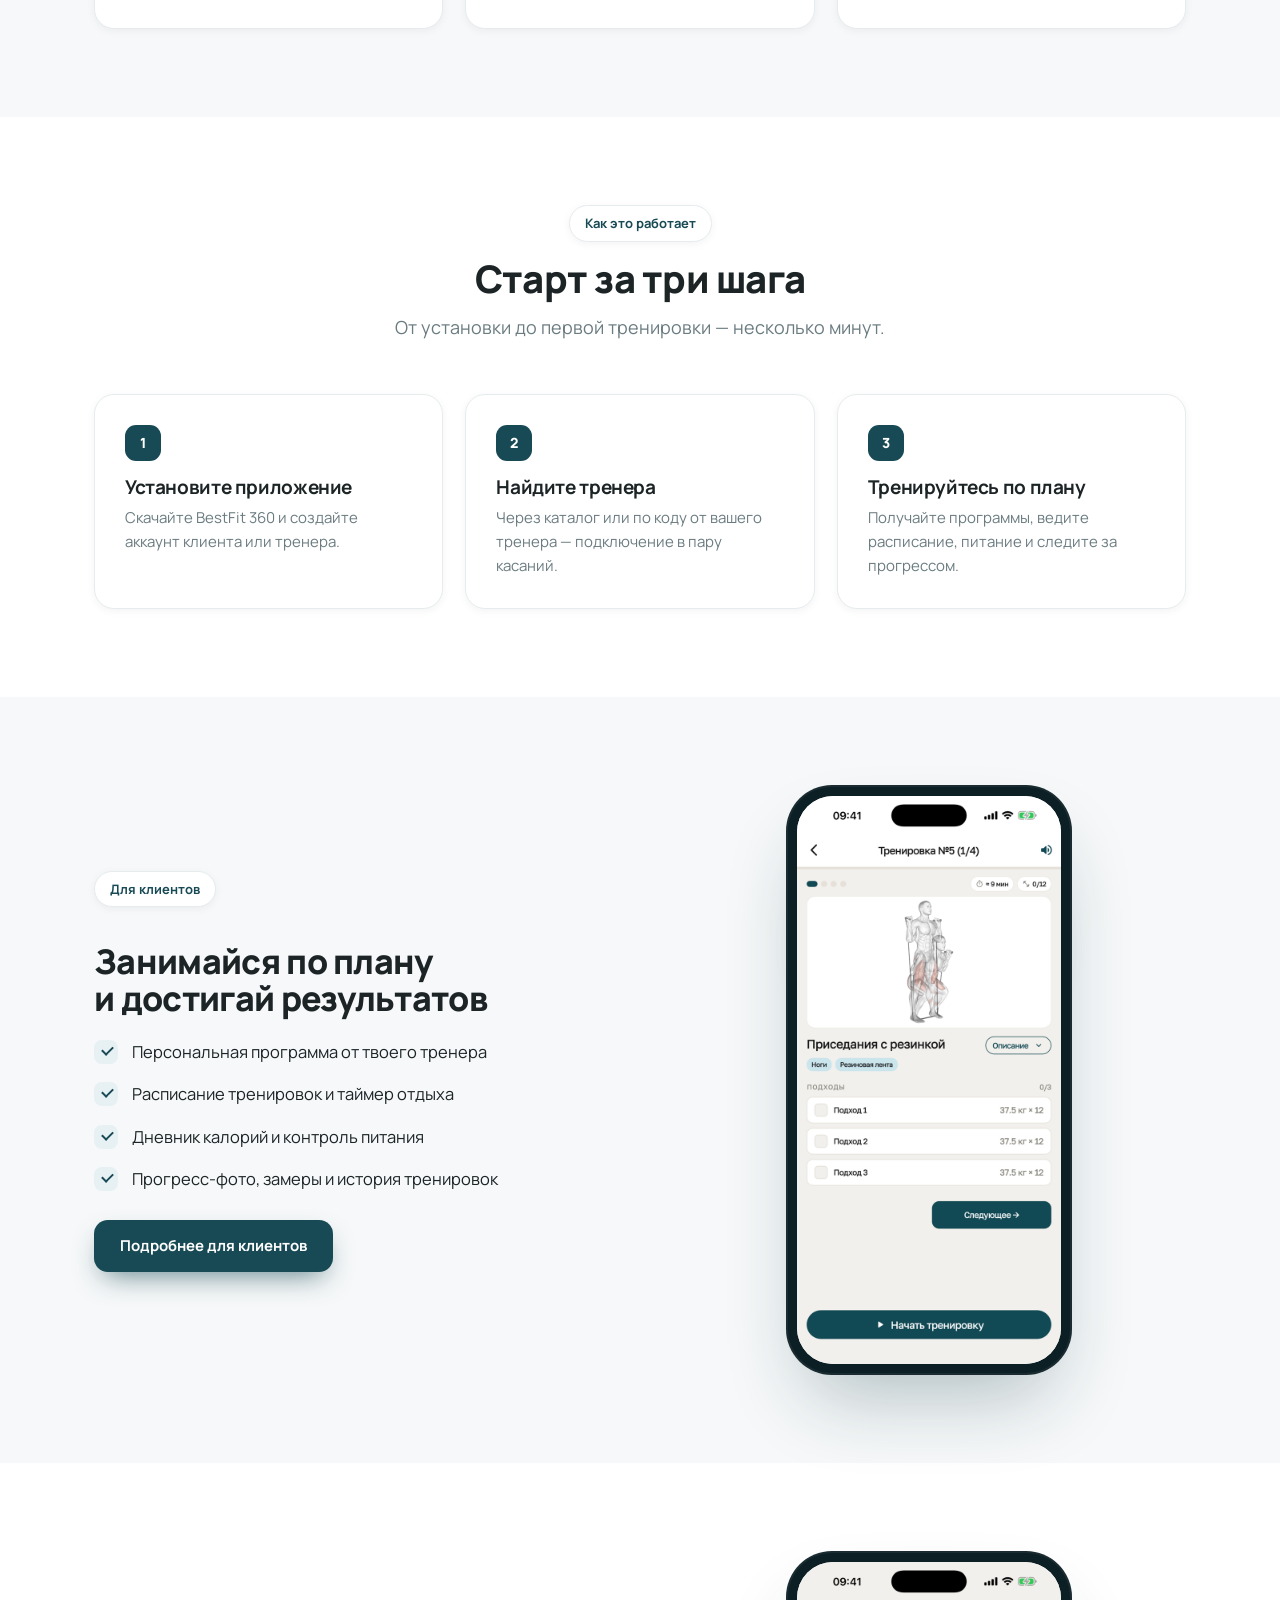
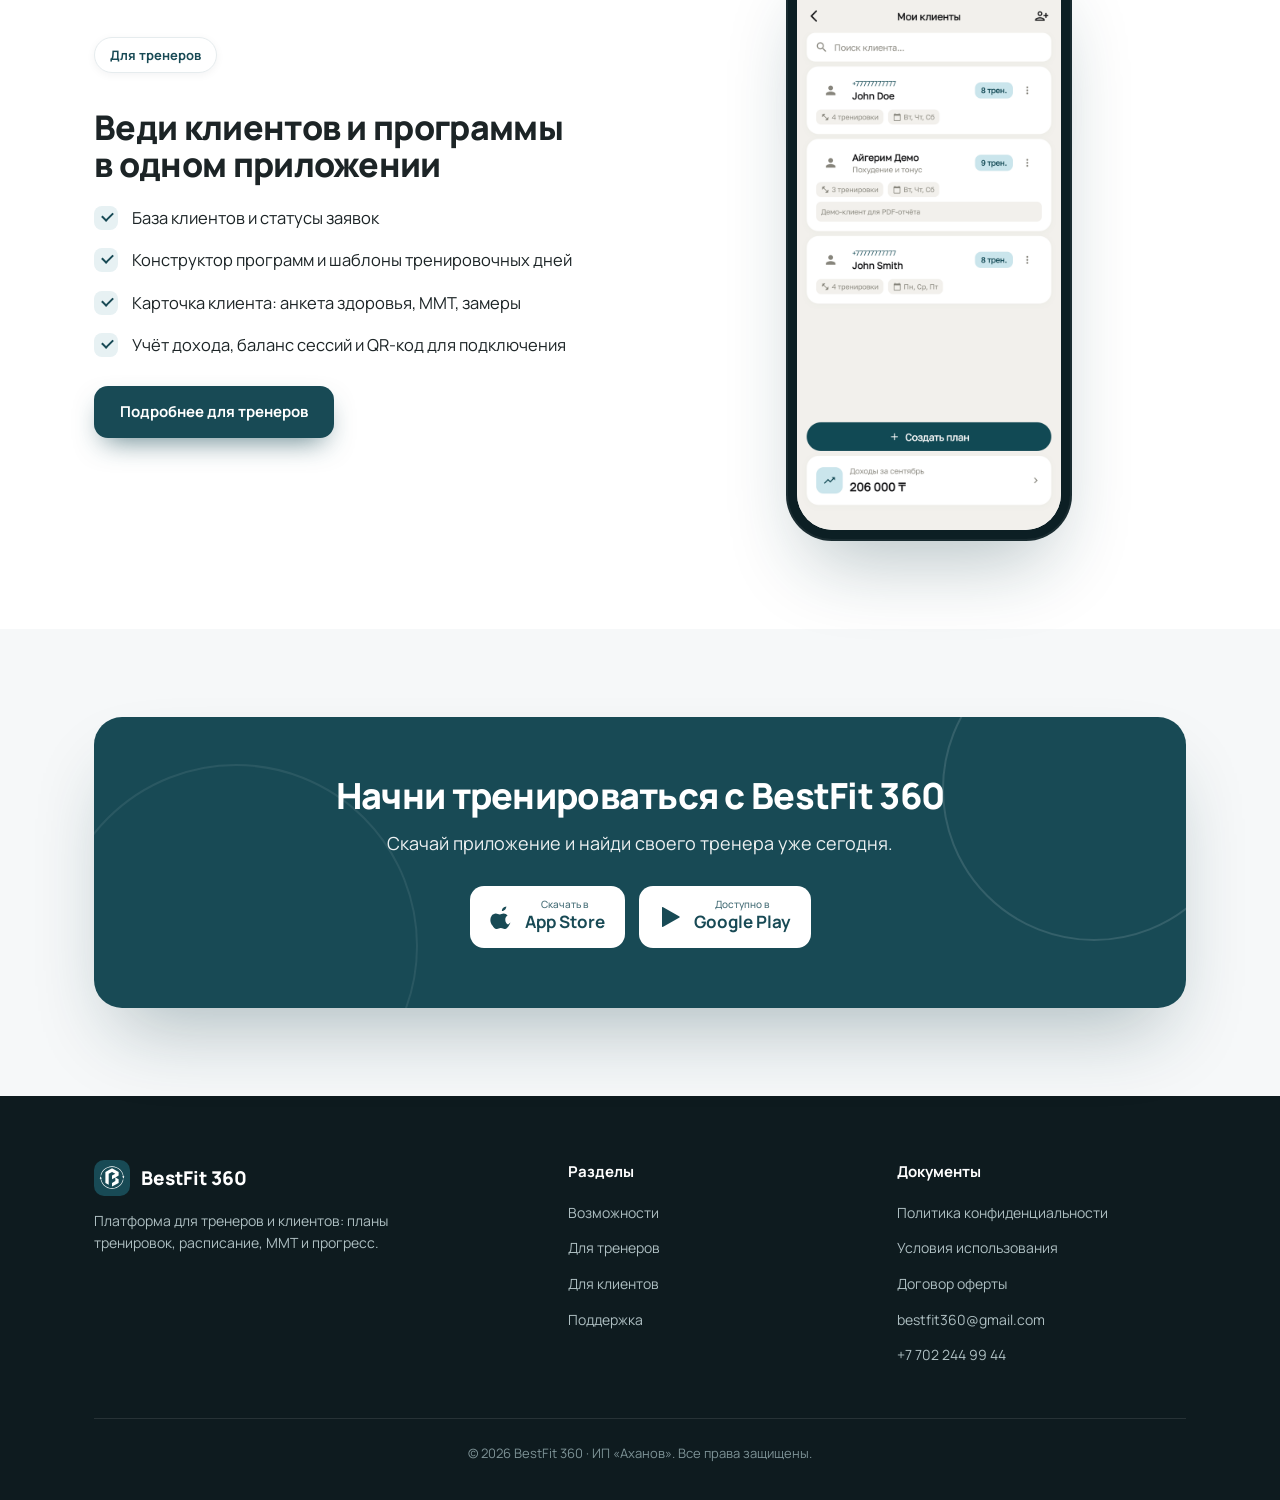
==== commit c62e8677: "feat(site): реальные скриншоты приложения вместо плейсхолдеров 8 экранов из билда v1.0.47 (iPhone 17" ====
--- a/index.html
+++ b/index.html
@@ -57,7 +57,7 @@
           </div>
           <div class="phone">
             <div class="phone-screen">
-              <div class="app-shot-ph"><img src="assets/logo-mark.svg" alt="" aria-hidden="true"><span>Скоро здесь будет скриншот</span></div>
+              <img class="app-shot" src="assets/screens/client-home.png" alt="Главный экран клиента BestFit 360: ближайшая тренировка, абонемент и дневник питания" width="660" height="1434">
             </div>
           </div>
         </div>
@@ -141,7 +141,7 @@
       <div class="split-media reveal">
         <div class="device-wrap">
           <div class="phone"><div class="phone-screen">
-            <div class="app-shot-ph"><img src="assets/logo-mark.svg" alt="" aria-hidden="true"><span>Скоро здесь будет скриншот</span></div>
+            <img class="app-shot" src="assets/screens/client-workout.png" alt="Экран тренировки: упражнение с анимацией, подходы, вес и повторы" width="660" height="1434" loading="lazy">
           </div></div>
         </div>
       </div>
@@ -154,7 +154,7 @@
       <div class="split-media reveal">
         <div class="device-wrap">
           <div class="phone"><div class="phone-screen">
-            <div class="app-shot-ph"><img src="assets/logo-mark.svg" alt="" aria-hidden="true"><span>Скоро здесь будет скриншот</span></div>
+            <img class="app-shot" src="assets/screens/trainer-clients.png" alt="Список клиентов тренера со статусами и расписанием" width="660" height="1434" loading="lazy">
           </div></div>
         </div>
       </div>
--- a/styles.css
+++ b/styles.css
@@ -20,7 +20,7 @@
   --shadow-sm: 0 2px 8px rgba(14, 27, 31, 0.05);
   --shadow: 0 18px 40px -16px rgba(14, 27, 31, 0.18);
   --shadow-lg: 0 40px 80px -24px rgba(16, 56, 64, 0.32);
-  --grad: linear-gradient(135deg, #184A55 0%, #2C7A8C 55%, #3FA7BE 100%);
+  --grad: #184A55;
   color-scheme: light;
 }
 
@@ -135,15 +135,6 @@
 .app-shot { width: 100%; height: 100%; object-fit: cover; object-position: top center; display: block; }
 /* Hide the fake hardware notch over real screenshots (they have their own status bar) */
 .phone:has(.app-shot)::before { display: none; }
-
-/* Временный плейсхолдер вместо скриншота — заменить обратно на .app-shot, когда будут финальные фото */
-.app-shot-ph {
-  width: 100%; height: 100%;
-  display: flex; flex-direction: column; align-items: center; justify-content: center; gap: 14px;
-  background: linear-gradient(165deg, var(--accent-light) 0%, var(--bg) 70%);
-  color: var(--muted); font-size: 12px; font-weight: 700; letter-spacing: 0.06em; text-transform: uppercase;
-}
-.app-shot-ph img { width: 64px; height: 64px; opacity: 0.45; }
 
 /* floating glass card overlapping the phone */
 .float-card {
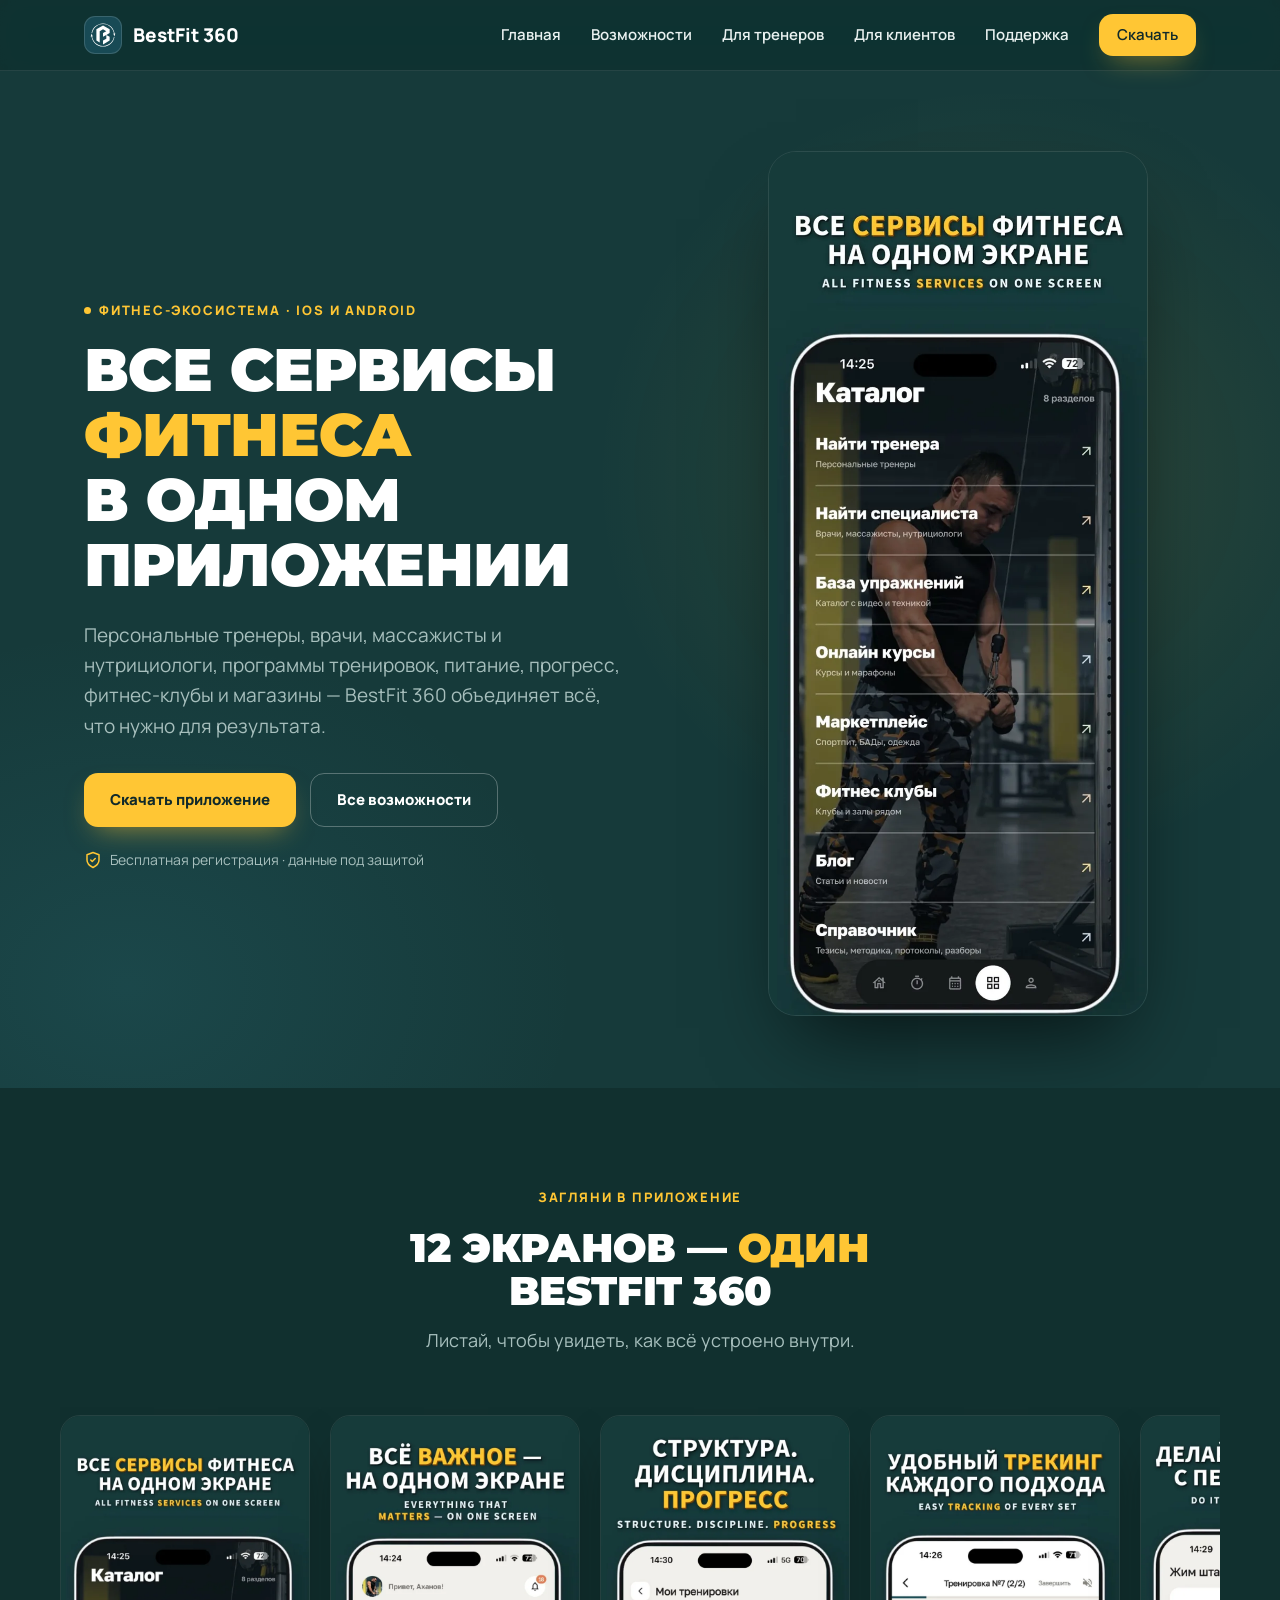
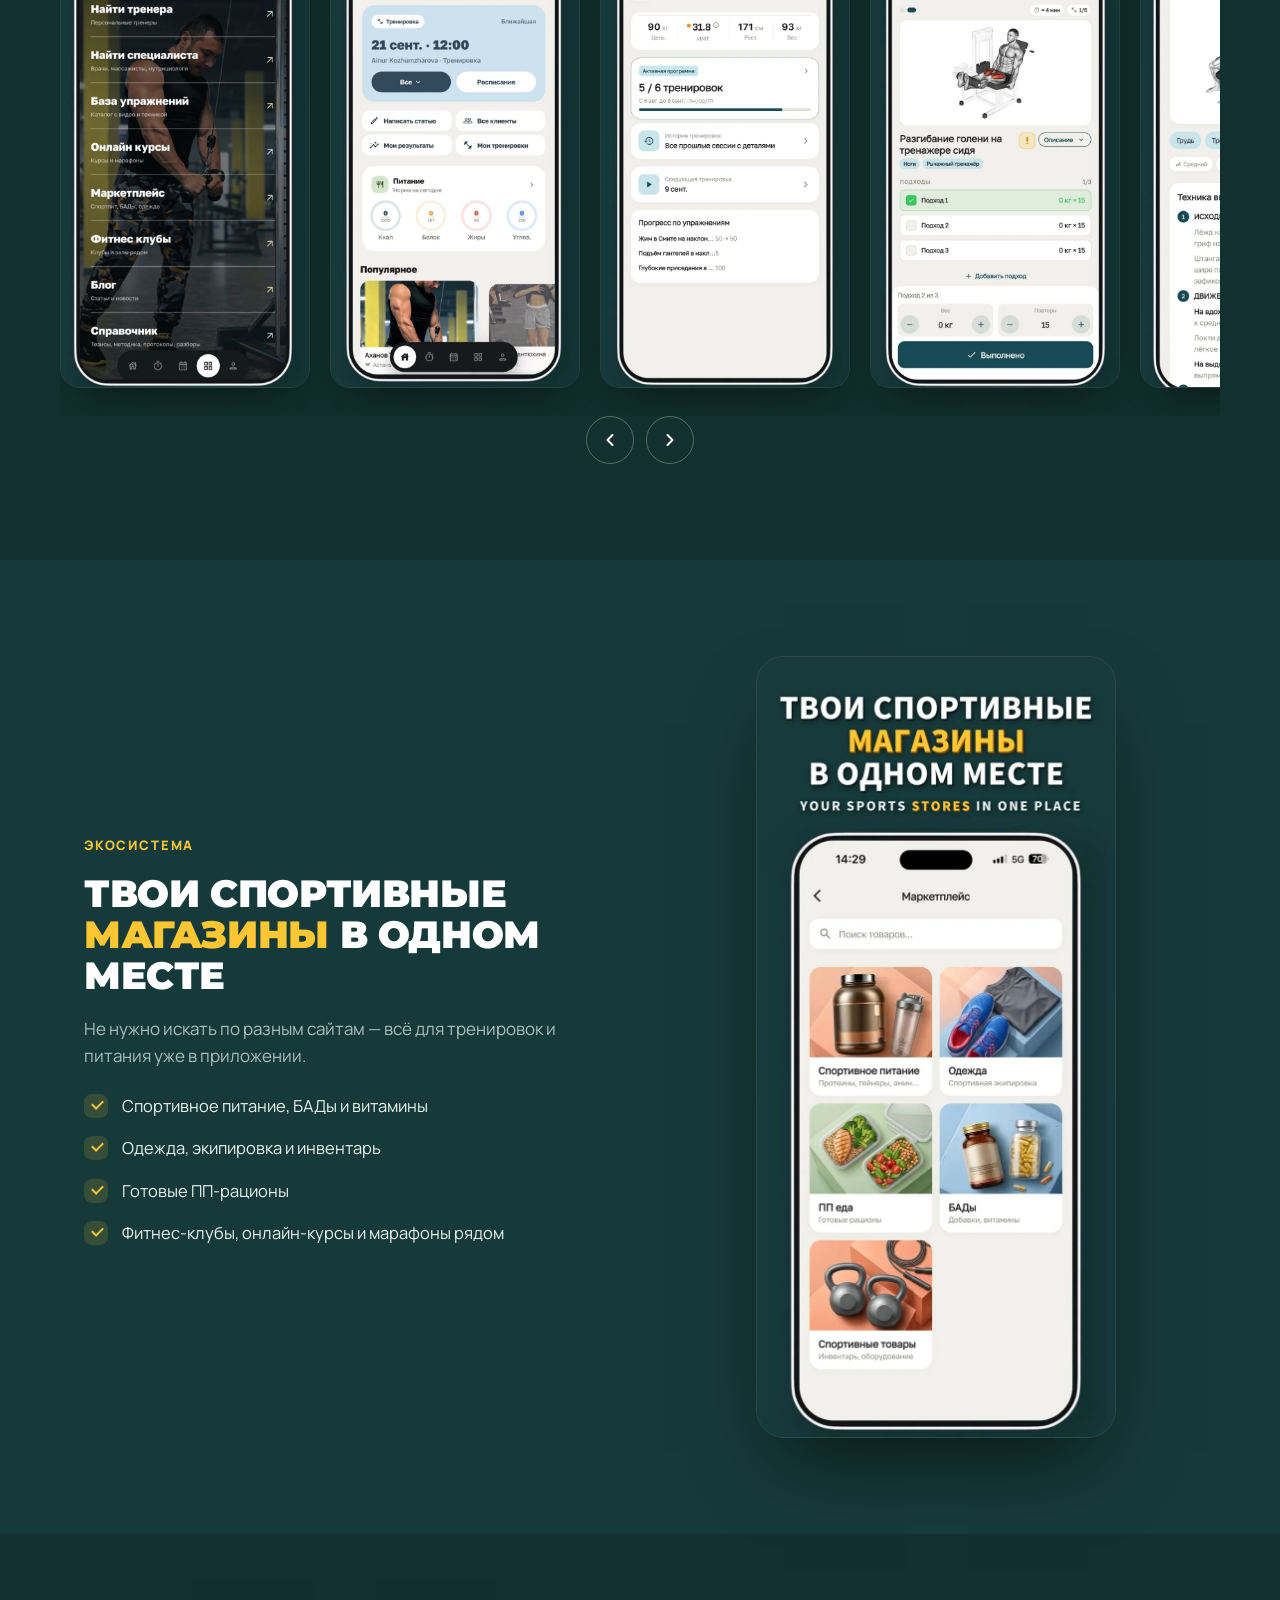
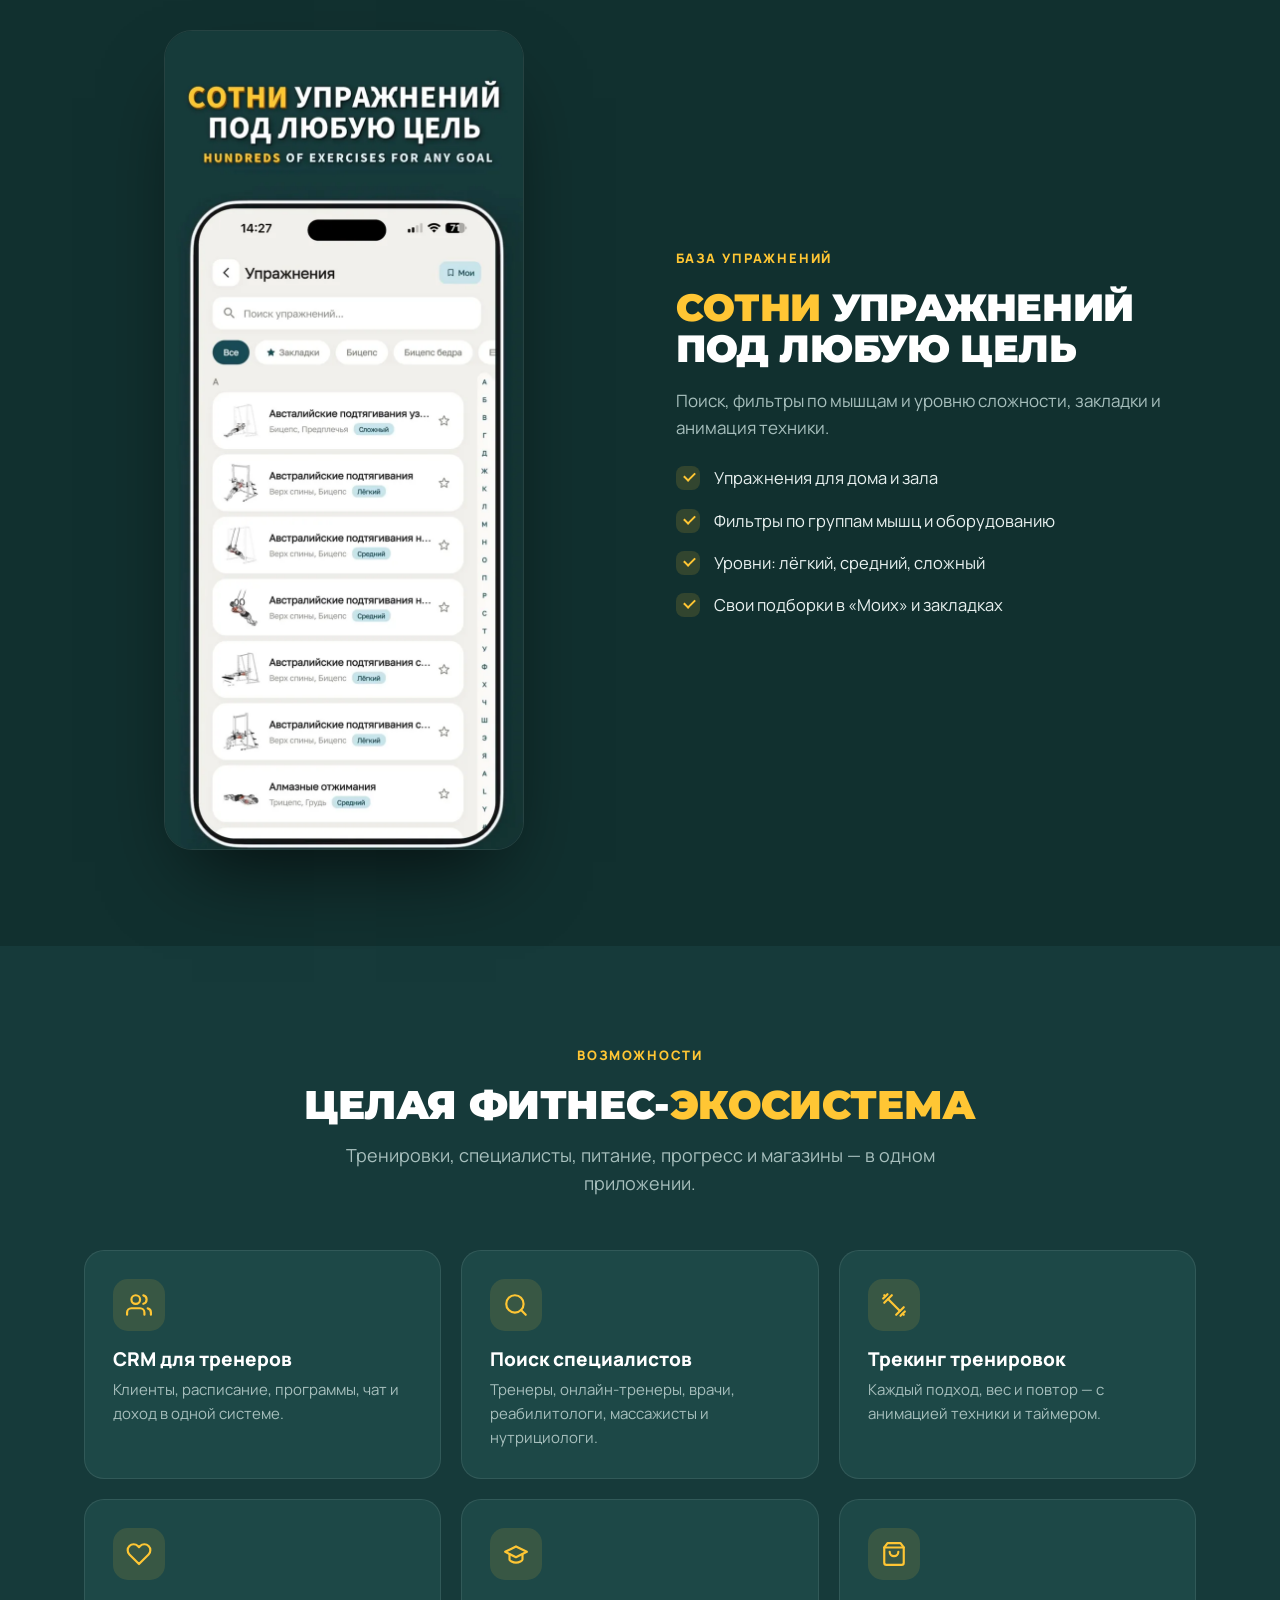
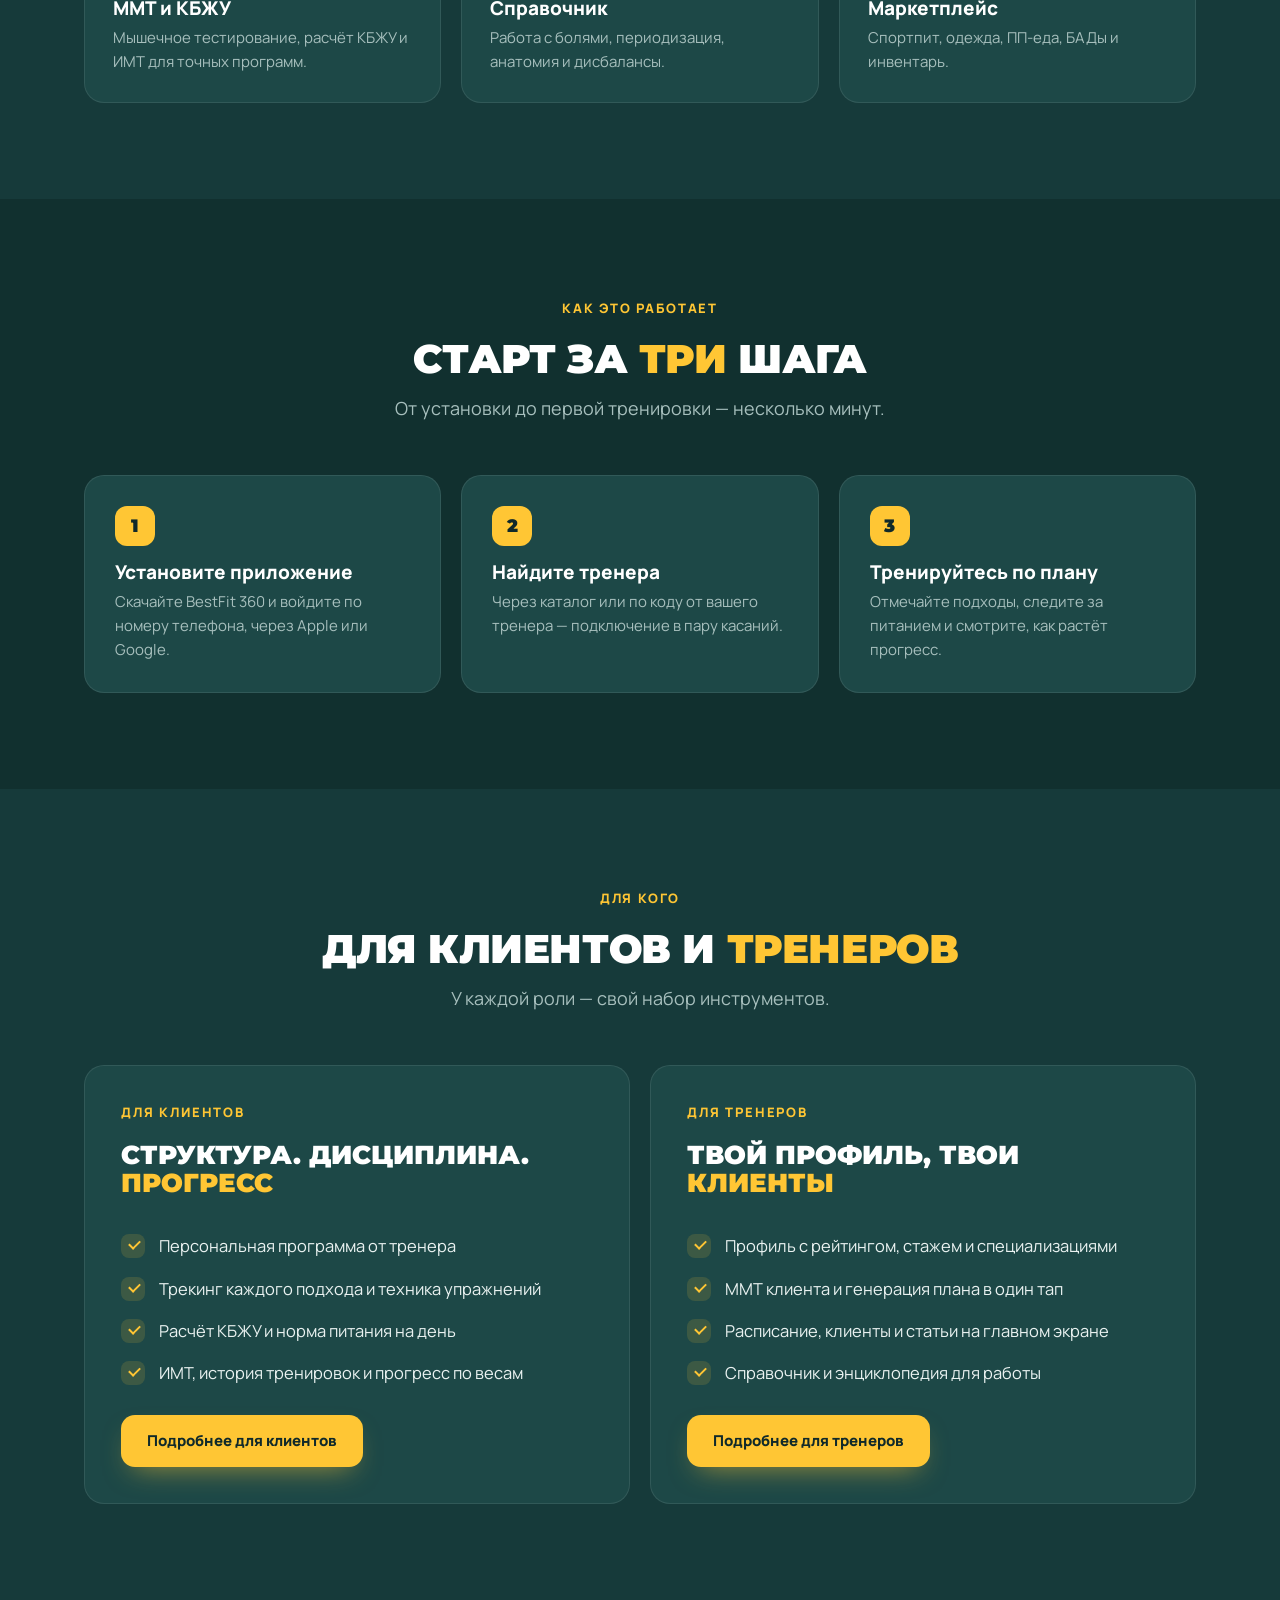
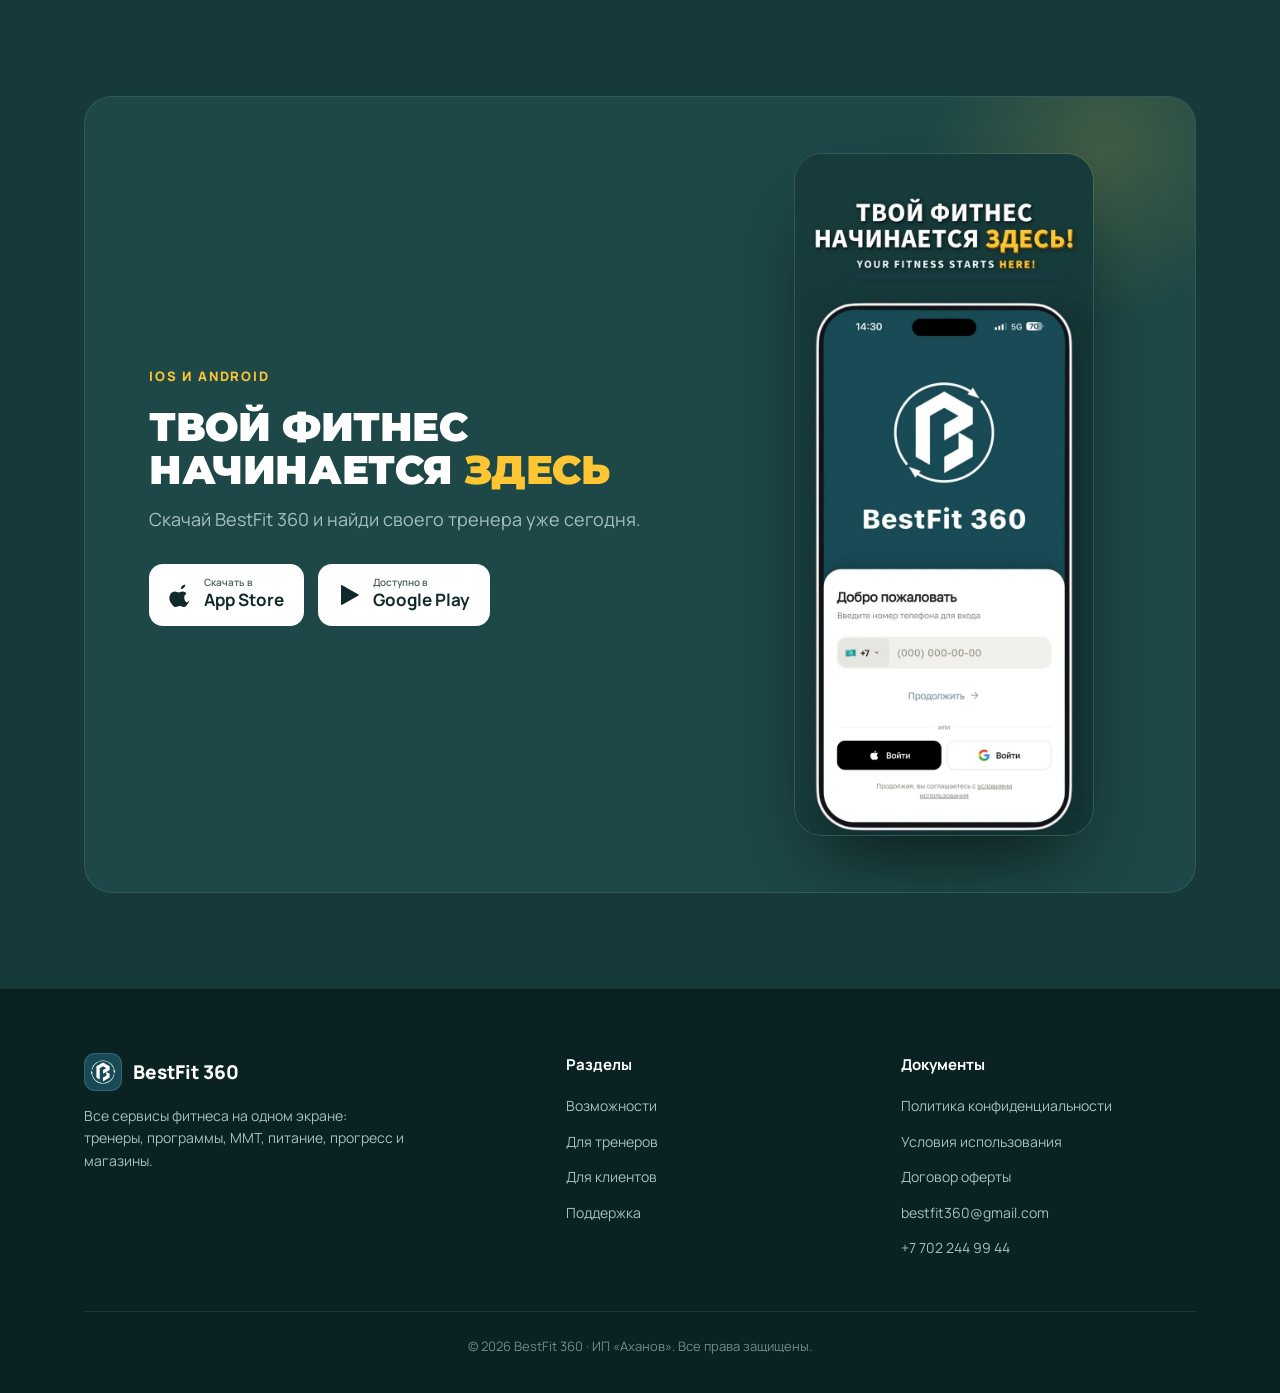
==== commit 4fa63243: "feat(site): редизайн под промо-баннеры приложения - Новый стиль по баннерам: тёмно-зелёный фон #163A" ====
--- a/index.html
+++ b/index.html
@@ -4,11 +4,12 @@
   <meta charset="utf-8">
   <link rel="icon" type="image/svg+xml" href="assets/favicon.svg">
   <meta name="viewport" content="width=device-width, initial-scale=1">
-  <title>BestFit 360 — платформа для тренеров и клиентов</title>
-  <meta name="description" content="BestFit 360 — современная фитнес-платформа для здоровья и спорта: тренеры, специалисты, программы тренировок, питание, прогресс и магазины в одном приложении.">
+  <meta name="theme-color" content="#163A3A">
+  <title>BestFit 360 — все сервисы фитнеса на одном экране</title>
+  <meta name="description" content="BestFit 360 — фитнес-экосистема: тренеры и специалисты, программы и трекинг тренировок, ММТ, КБЖУ, база упражнений, справочник и магазины в одном приложении.">
   <link rel="preconnect" href="https://fonts.googleapis.com">
   <link rel="preconnect" href="https://fonts.gstatic.com" crossorigin>
-  <link href="https://fonts.googleapis.com/css2?family=Manrope:wght@400;500;600;700;800&display=swap" rel="stylesheet">
+  <link href="https://fonts.googleapis.com/css2?family=Manrope:wght@400;500;600;700;800&family=Montserrat:wght@800;900&display=swap" rel="stylesheet">
   <link rel="stylesheet" href="styles.css">
 </head>
 <body>
@@ -29,13 +30,12 @@
     </div>
   </header>
 
-  <!-- Hero -->
   <section class="hero">
     <div class="container hero-grid">
       <div class="hero-copy reveal">
         <span class="eyebrow"><span class="dot"></span> Фитнес-экосистема · iOS и Android</span>
-        <h1>Твой путь к&nbsp;<span class="grad">лучшей форме</span></h1>
-        <p class="lead">Современная фитнес-платформа, объединяющая персональных тренеров, клиентов, врачей, реабилитологов, массажистов, нутрициологов, фитнес-клубы и магазины спортивных товаров — в одном приложении.</p>
+        <h1>Все сервисы <span class="hl">фитнеса</span> в&nbsp;одном приложении</h1>
+        <p class="lead">Персональные тренеры, врачи, массажисты и нутрициологи, программы тренировок, питание, прогресс, фитнес-клубы и магазины — BestFit 360 объединяет всё, что нужно для результата.</p>
         <div class="hero-cta">
           <a class="btn btn-primary" href="#download">Скачать приложение</a>
           <a class="btn btn-ghost" href="features.html">Все возможности</a>
@@ -46,139 +46,152 @@
         </div>
       </div>
       <div class="hero-media reveal">
-        <div class="device-wrap">
-          <div class="float-card float-tl">
-            <span class="fc-ico"><svg viewBox="0 0 24 24" fill="none" stroke="currentColor" stroke-width="2"><polyline points="23 6 13.5 15.5 8.5 10.5 1 18"/><polyline points="17 6 23 6 23 12"/></svg></span>
-            <span><small>Прогресс за месяц</small><b>+4.2 кг мышц</b></span>
-          </div>
-          <div class="float-card float-br">
-            <span class="fc-ico"><svg viewBox="0 0 24 24" fill="none" stroke="currentColor" stroke-width="2"><path d="M22 11.08V12a10 10 0 1 1-5.93-9.14"/><polyline points="22 4 12 14.01 9 11.01"/></svg></span>
-            <span><small>Тренировка</small><b>Выполнена</b></span>
-          </div>
-          <div class="phone">
-            <div class="phone-screen">
-              <img class="app-shot" src="assets/screens/client-home.png" alt="Главный экран клиента BestFit 360: ближайшая тренировка, абонемент и дневник питания" width="660" height="1434">
-            </div>
-          </div>
-        </div>
-      </div>
-    </div>
-  </section>
-
-  <!-- Features -->
-  <section class="section">
-    <div class="container">
-      <div class="section-head reveal">
-        <span class="eyebrow">Возможности</span>
-        <h2>Целая фитнес-экосистема</h2>
-        <p>Тренировки, специалисты, питание, прогресс и магазины — в одном приложении.</p>
-      </div>
-      <div class="cards">
-        <div class="card reveal">
-          <div class="ico"><svg viewBox="0 0 24 24" fill="none" stroke="currentColor" stroke-width="2"><path d="M17 21v-2a4 4 0 0 0-4-4H5a4 4 0 0 0-4 4v2"/><circle cx="9" cy="7" r="4"/><path d="M23 21v-2a4 4 0 0 0-3-3.87"/><path d="M16 3.13a4 4 0 0 1 0 7.75"/></svg></div>
-          <h3>CRM для тренеров</h3>
-          <p>Ведите клиентов: заявки, карточки, расписание, чат и доход в одной системе.</p>
-        </div>
-        <div class="card reveal">
-          <div class="ico"><svg viewBox="0 0 24 24" fill="none" stroke="currentColor" stroke-width="2"><circle cx="11" cy="11" r="8"/><line x1="21" y1="21" x2="16.65" y2="16.65"/></svg></div>
-          <h3>Поиск специалистов</h3>
-          <p>Тренеры, онлайн-тренеры, врачи, реабилитологи, массажисты и нутрициологи.</p>
-        </div>
-        <div class="card reveal">
-          <div class="ico"><svg viewBox="0 0 24 24" fill="none" stroke="currentColor" stroke-width="2"><path d="m6.5 6.5 11 11"/><path d="m21 21-1-1"/><path d="m3 3 1 1"/><path d="m18 22 4-4"/><path d="m2 6 4-4"/><path d="m3 10 7-7"/><path d="m14 21 7-7"/></svg></div>
-          <h3>Программы тренировок</h3>
-          <p>Конструктор программ и готовые планы для дома и зала + большая база упражнений.</p>
-        </div>
-        <div class="card reveal">
-          <div class="ico"><svg viewBox="0 0 24 24" fill="none" stroke="currentColor" stroke-width="2"><path d="M23 19a2 2 0 0 1-2 2H3a2 2 0 0 1-2-2V8a2 2 0 0 1 2-2h4l2-3h6l2 3h4a2 2 0 0 1 2 2z"/><circle cx="12" cy="13" r="4"/></svg></div>
-          <h3>Дневник и прогресс</h3>
-          <p>Дневник и таймер тренировок, фото прогресса, отслеживание и PDF-отчёты.</p>
-        </div>
-        <div class="card reveal">
-          <div class="ico"><svg viewBox="0 0 24 24" fill="none" stroke="currentColor" stroke-width="2"><path d="M20.84 4.61a5.5 5.5 0 0 0-7.78 0L12 5.67l-1.06-1.06a5.5 5.5 0 1 0-7.78 7.78L12 21.23l8.84-8.84a5.5 5.5 0 0 0 0-7.78z"/></svg></div>
-          <h3>Анкета, ММТ и КБЖУ</h3>
-          <p>Анкетирование, ММТ и рекомендации, расчёт КБЖУ и ИМТ для точных программ.</p>
-        </div>
-        <div class="card reveal">
-          <div class="ico"><svg viewBox="0 0 24 24" fill="none" stroke="currentColor" stroke-width="2"><path d="M6 2 3 6v14a2 2 0 0 0 2 2h14a2 2 0 0 0 2-2V6l-3-4z"/><line x1="3" y1="6" x2="21" y2="6"/><path d="M16 10a4 4 0 0 1-8 0"/></svg></div>
-          <h3>Магазины, курсы и акции</h3>
-          <p>Спортпит и товары, онлайн-курсы, марафоны, статьи и акции партнёров.</p>
-        </div>
-      </div>
-    </div>
-  </section>
-
-  <!-- How it works -->
+        <div class="promo-wrap"><img class="promo" src="assets/promo/catalog.webp" alt="Все сервисы фитнеса на одном экране: каталог — тренеры, специалисты, упражнения, курсы, маркетплейс, клубы, блог и справочник" width="720" height="1644" fetchpriority="high"></div>
+      </div>
+    </div>
+  </section>
+
   <section class="section alt">
-    <div class="container">
-      <div class="section-head reveal">
-        <span class="eyebrow">Как это работает</span>
-        <h2>Старт за три шага</h2>
-        <p>От установки до первой тренировки — несколько минут.</p>
-      </div>
-      <div class="steps">
-        <div class="step reveal"><div class="num">1</div><h3>Установите приложение</h3><p>Скачайте BestFit 360 и создайте аккаунт клиента или тренера.</p></div>
-        <div class="step reveal"><div class="num">2</div><h3>Найдите тренера</h3><p>Через каталог или по коду от вашего тренера — подключение в пару касаний.</p></div>
-        <div class="step reveal"><div class="num">3</div><h3>Тренируйтесь по плану</h3><p>Получайте программы, ведите расписание, питание и следите за прогрессом.</p></div>
-      </div>
-    </div>
-  </section>
-
-  <!-- For clients -->
+    <div class="section-head reveal container">
+      <span class="eyebrow">Загляни в приложение</span>
+      <h2>12 экранов — <span class="hl">один</span> BestFit&nbsp;360</h2>
+      <p>Листай, чтобы увидеть, как всё устроено внутри.</p>
+    </div>
+    <div class="gallery reveal">
+      <div class="gallery-track" id="gallery" tabindex="0" aria-label="Экраны приложения BestFit 360">
+        <img src="assets/promo/catalog.webp" alt="Все сервисы фитнеса на одном экране: каталог — тренеры, специалисты, упражнения, курсы, маркетплейс, клубы, блог и справочник" width="720" height="1644" loading="lazy" decoding="async">
+        <img src="assets/promo/home.webp" alt="Всё важное на одном экране: главный экран с ближайшей тренировкой, быстрыми действиями и нормой питания" width="720" height="1642" loading="lazy" decoding="async">
+        <img src="assets/promo/progress.webp" alt="Структура, дисциплина, прогресс: мои тренировки, ИМТ, активная программа и прогресс по упражнениям" width="720" height="1669" loading="lazy" decoding="async">
+        <img src="assets/promo/tracking.webp" alt="Удобный трекинг каждого подхода: экран тренировки с весом, повторами и отметкой подходов" width="720" height="1646" loading="lazy" decoding="async">
+        <img src="assets/promo/technique.webp" alt="Делай правильно с первого раза: карточка упражнения с анимацией и пошаговой техникой выполнения" width="720" height="1702" loading="lazy" decoding="async">
+        <img src="assets/promo/exercises.webp" alt="Сотни упражнений под любую цель: база упражнений с поиском, фильтрами и уровнем сложности" width="720" height="1644" loading="lazy" decoding="async">
+        <img src="assets/promo/macros.webp" alt="Точный баланс БЖУ без лишних расчётов: калькулятор КБЖУ по весу, росту, возрасту, активности и цели" width="720" height="1644" loading="lazy" decoding="async">
+        <img src="assets/promo/mmt.webp" alt="Сначала оцени, потом тренируй: мануальное мышечное тестирование клиента и генерация плана" width="720" height="1665" loading="lazy" decoding="async">
+        <img src="assets/promo/trainer-profile.webp" alt="Твой профиль, твои клиенты: профиль тренера с рейтингом, стажем, клиентами и специализациями" width="720" height="1714" loading="lazy" decoding="async">
+        <img src="assets/promo/knowledge.webp" alt="Знания, которые работают: справочник и энциклопедия — работа с болями, периодизация, анатомия, дисбалансы" width="720" height="1646" loading="lazy" decoding="async">
+        <img src="assets/promo/marketplace.webp" alt="Твои спортивные магазины в одном месте: маркетплейс — спортпит, одежда, ПП-еда, БАДы и инвентарь" width="720" height="1569" loading="lazy" decoding="async">
+        <img src="assets/promo/start.webp" alt="Твой фитнес начинается здесь: экран входа в BestFit 360 по номеру телефона, Apple или Google" width="720" height="1646" loading="lazy" decoding="async">
+      </div>
+      <div class="gallery-nav">
+        <button type="button" data-gallery="prev" aria-label="Назад"><svg viewBox="0 0 24 24" fill="none" stroke="currentColor" stroke-width="2.4"><polyline points="15 18 9 12 15 6"/></svg></button>
+        <button type="button" data-gallery="next" aria-label="Вперёд"><svg viewBox="0 0 24 24" fill="none" stroke="currentColor" stroke-width="2.4"><polyline points="9 18 15 12 9 6"/></svg></button>
+      </div>
+    </div>
+  </section>
+
   <section class="section">
     <div class="container split">
       <div class="split-copy reveal">
-        <span class="eyebrow">Для клиентов</span>
-        <h2>Занимайся по плану и&nbsp;достигай результатов</h2>
+        <span class="eyebrow">Экосистема</span>
+        <h2>Твои спортивные <span class="hl">магазины</span> в&nbsp;одном месте</h2>
+        <p class="lead">Не нужно искать по разным сайтам — всё для тренировок и питания уже в приложении.</p>
         <ul class="feat-list">
-          <li>Персональная программа от твоего тренера</li>
-          <li>Расписание тренировок и таймер отдыха</li>
-          <li>Дневник калорий и контроль питания</li>
-          <li>Прогресс-фото, замеры и история тренировок</li>
+          <li>Спортивное питание, БАДы и витамины</li>
+          <li>Одежда, экипировка и инвентарь</li>
+          <li>Готовые ПП-рационы</li>
+          <li>Фитнес-клубы, онлайн-курсы и марафоны рядом</li>
         </ul>
-        <p style="margin-top:28px;"><a class="btn btn-primary" href="clients.html">Подробнее для клиентов</a></p>
       </div>
       <div class="split-media reveal">
-        <div class="device-wrap">
-          <div class="phone"><div class="phone-screen">
-            <img class="app-shot" src="assets/screens/client-workout.png" alt="Экран тренировки: упражнение с анимацией, подходы, вес и повторы" width="660" height="1434" loading="lazy">
-          </div></div>
-        </div>
-      </div>
-    </div>
-  </section>
-
-  <!-- For trainers -->
+        <div class="promo-wrap"><img class="promo" src="assets/promo/marketplace.webp" alt="Твои спортивные магазины в одном месте: маркетплейс — спортпит, одежда, ПП-еда, БАДы и инвентарь" width="720" height="1569" loading="lazy" decoding="async"></div>
+      </div>
+    </div>
+  </section>
+
   <section class="section alt">
     <div class="container split reverse">
+      <div class="split-copy reveal">
+        <span class="eyebrow">База упражнений</span>
+        <h2><span class="hl">Сотни</span> упражнений под любую цель</h2>
+        <p class="lead">Поиск, фильтры по мышцам и уровню сложности, закладки и анимация техники.</p>
+        <ul class="feat-list">
+          <li>Упражнения для дома и зала</li>
+          <li>Фильтры по группам мышц и оборудованию</li>
+          <li>Уровни: лёгкий, средний, сложный</li>
+          <li>Свои подборки в «Моих» и закладках</li>
+        </ul>
+      </div>
       <div class="split-media reveal">
-        <div class="device-wrap">
-          <div class="phone"><div class="phone-screen">
-            <img class="app-shot" src="assets/screens/trainer-clients.png" alt="Список клиентов тренера со статусами и расписанием" width="660" height="1434" loading="lazy">
-          </div></div>
-        </div>
-      </div>
-      <div class="split-copy reveal">
-        <span class="eyebrow">Для тренеров</span>
-        <h2>Веди клиентов и&nbsp;программы в&nbsp;одном приложении</h2>
-        <ul class="feat-list">
-          <li>База клиентов и статусы заявок</li>
-          <li>Конструктор программ и шаблоны тренировочных дней</li>
-          <li>Карточка клиента: анкета здоровья, ММТ, замеры</li>
-          <li>Учёт дохода, баланс сессий и QR-код для подключения</li>
-        </ul>
-        <p style="margin-top:28px;"><a class="btn btn-primary" href="trainers.html">Подробнее для тренеров</a></p>
-      </div>
-    </div>
-  </section>
-
-  <!-- CTA -->
+        <div class="promo-wrap"><img class="promo" src="assets/promo/exercises.webp" alt="Сотни упражнений под любую цель: база упражнений с поиском, фильтрами и уровнем сложности" width="720" height="1644" loading="lazy" decoding="async"></div>
+      </div>
+    </div>
+  </section>
+
+  <section class="section">
+    <div class="container">
+      <div class="section-head reveal">
+        <span class="eyebrow">Возможности</span>
+        <h2>Целая фитнес-<span class="hl">экосистема</span></h2>
+        <p>Тренировки, специалисты, питание, прогресс и магазины — в одном приложении.</p>
+      </div>
+      <div class="cards">
+        <div class="card reveal"><div class="ico"><svg viewBox="0 0 24 24" fill="none" stroke="currentColor" stroke-width="2"><path d="M17 21v-2a4 4 0 0 0-4-4H5a4 4 0 0 0-4 4v2"/><circle cx="9" cy="7" r="4"/><path d="M23 21v-2a4 4 0 0 0-3-3.87"/><path d="M16 3.13a4 4 0 0 1 0 7.75"/></svg></div><h3>CRM для тренеров</h3><p>Клиенты, расписание, программы, чат и доход в одной системе.</p></div>
+        <div class="card reveal"><div class="ico"><svg viewBox="0 0 24 24" fill="none" stroke="currentColor" stroke-width="2"><circle cx="11" cy="11" r="8"/><line x1="21" y1="21" x2="16.65" y2="16.65"/></svg></div><h3>Поиск специалистов</h3><p>Тренеры, онлайн-тренеры, врачи, реабилитологи, массажисты и нутрициологи.</p></div>
+        <div class="card reveal"><div class="ico"><svg viewBox="0 0 24 24" fill="none" stroke="currentColor" stroke-width="2"><path d="m6.5 6.5 11 11"/><path d="m21 21-1-1"/><path d="m3 3 1 1"/><path d="m18 22 4-4"/><path d="m2 6 4-4"/><path d="m3 10 7-7"/><path d="m14 21 7-7"/></svg></div><h3>Трекинг тренировок</h3><p>Каждый подход, вес и повтор — с анимацией техники и таймером.</p></div>
+        <div class="card reveal"><div class="ico"><svg viewBox="0 0 24 24" fill="none" stroke="currentColor" stroke-width="2"><path d="M20.84 4.61a5.5 5.5 0 0 0-7.78 0L12 5.67l-1.06-1.06a5.5 5.5 0 1 0-7.78 7.78L12 21.23l8.84-8.84a5.5 5.5 0 0 0 0-7.78z"/></svg></div><h3>ММТ и КБЖУ</h3><p>Мышечное тестирование, расчёт КБЖУ и ИМТ для точных программ.</p></div>
+        <div class="card reveal"><div class="ico"><svg viewBox="0 0 24 24" fill="none" stroke="currentColor" stroke-width="2"><path d="M22 10 12 5 2 10l10 5 10-5z"/><path d="M6 12v5c0 1 3 3 6 3s6-2 6-3v-5"/></svg></div><h3>Справочник</h3><p>Работа с болями, периодизация, анатомия и дисбалансы.</p></div>
+        <div class="card reveal"><div class="ico"><svg viewBox="0 0 24 24" fill="none" stroke="currentColor" stroke-width="2"><path d="M6 2 3 6v14a2 2 0 0 0 2 2h14a2 2 0 0 0 2-2V6l-3-4z"/><line x1="3" y1="6" x2="21" y2="6"/><path d="M16 10a4 4 0 0 1-8 0"/></svg></div><h3>Маркетплейс</h3><p>Спортпит, одежда, ПП-еда, БАДы и инвентарь.</p></div>
+      </div>
+    </div>
+  </section>
+
+  <section class="section alt">
+    <div class="container">
+      <div class="section-head reveal">
+        <span class="eyebrow">Как это работает</span>
+        <h2>Старт за <span class="hl">три</span> шага</h2>
+        <p>От установки до первой тренировки — несколько минут.</p>
+      </div>
+      <div class="steps">
+        <div class="step reveal"><div class="num">1</div><h3>Установите приложение</h3><p>Скачайте BestFit 360 и войдите по номеру телефона, через Apple или Google.</p></div>
+        <div class="step reveal"><div class="num">2</div><h3>Найдите тренера</h3><p>Через каталог или по коду от вашего тренера — подключение в пару касаний.</p></div>
+        <div class="step reveal"><div class="num">3</div><h3>Тренируйтесь по плану</h3><p>Отмечайте подходы, следите за питанием и смотрите, как растёт прогресс.</p></div>
+      </div>
+    </div>
+  </section>
+
+  <section class="section">
+    <div class="container">
+      <div class="section-head reveal">
+        <span class="eyebrow">Для кого</span>
+        <h2>Для клиентов и&nbsp;<span class="hl">тренеров</span></h2>
+        <p>У каждой роли — свой набор инструментов.</p>
+      </div>
+      <div class="cards two">
+        <div class="card role-card reveal">
+          <span class="eyebrow">Для клиентов</span>
+          <h3>Структура. Дисциплина. <span class="hl">Прогресс</span></h3>
+          <ul class="feat-list">
+            <li>Персональная программа от тренера</li>
+            <li>Трекинг каждого подхода и техника упражнений</li>
+            <li>Расчёт КБЖУ и норма питания на день</li>
+            <li>ИМТ, история тренировок и прогресс по весам</li>
+          </ul>
+          <a class="btn btn-primary" href="clients.html">Подробнее для клиентов</a>
+        </div>
+        <div class="card role-card reveal">
+          <span class="eyebrow">Для тренеров</span>
+          <h3>Твой профиль, твои <span class="hl">клиенты</span></h3>
+          <ul class="feat-list">
+            <li>Профиль с рейтингом, стажем и специализациями</li>
+            <li>ММТ клиента и генерация плана в один тап</li>
+            <li>Расписание, клиенты и статьи на главном экране</li>
+            <li>Справочник и энциклопедия для работы</li>
+          </ul>
+          <a class="btn btn-primary" href="trainers.html">Подробнее для тренеров</a>
+        </div>
+      </div>
+    </div>
+  </section>
+
   <section class="section" id="download">
     <div class="container">
-      <div class="cta-band reveal">
-        <h2>Начни тренироваться с&nbsp;BestFit 360</h2>
-        <p>Скачай приложение и&nbsp;найди своего тренера уже сегодня.</p>
-        <div class="stores">
+      <div class="cta-band cta-split reveal">
+        <div>
+          <span class="eyebrow">iOS и Android</span>
+          <h2>Твой фитнес начинается <span class="hl">здесь</span></h2>
+          <p>Скачай BestFit 360 и&nbsp;найди своего тренера уже сегодня.</p>
+          <div class="stores">
           <a class="store-badge" href="#" aria-label="Скачать в App Store">
             <svg viewBox="0 0 24 24" fill="currentColor"><path d="M16.365 1.43c0 1.14-.42 2.2-1.12 2.98-.84.94-2.2 1.66-3.34 1.57-.14-1.12.42-2.3 1.1-3.02.78-.84 2.16-1.48 3.36-1.53zM20.5 17.5c-.55 1.27-.82 1.84-1.53 2.97-1 1.57-2.4 3.53-4.14 3.54-1.55.02-1.95-1.01-4.05-1-2.1.01-2.54 1.02-4.1 1-1.74-.01-3.07-1.78-4.07-3.35C-.02 18.13-.27 13.4 1.5 10.9c1.06-1.5 2.74-2.38 4.32-2.38 1.6 0 2.61 1.02 3.94 1.02 1.29 0 2.07-1.02 3.92-1.02 1.4 0 2.88.76 3.94 2.08-3.46 1.9-2.9 6.84.38 8.9z"/></svg>
             <span><small>Скачать в</small><b>App Store</b></span>
@@ -188,6 +201,8 @@
             <span><small>Доступно в</small><b>Google Play</b></span>
           </a>
         </div>
+        </div>
+        <div class="promo-wrap"><img class="promo" src="assets/promo/start.webp" alt="Твой фитнес начинается здесь: экран входа в BestFit 360 по номеру телефона, Apple или Google" width="720" height="1646" loading="lazy" decoding="async"></div>
       </div>
     </div>
   </section>
@@ -197,7 +212,7 @@
       <div class="footer-grid">
         <div>
           <div class="footer-brand"><span class="logo"><img src="assets/logo-mark.svg" alt="BestFit 360" width="38" height="38"></span> BestFit 360</div>
-          <p style="margin:0;max-width:320px;font-size:14px;">Платформа для тренеров и клиентов: планы тренировок, расписание, ММТ и прогресс.</p>
+          <p style="margin:0;max-width:320px;font-size:14px;">Все сервисы фитнеса на одном экране: тренеры, программы, ММТ, питание, прогресс и магазины.</p>
         </div>
         <div>
           <h4>Разделы</h4>
@@ -233,5 +248,17 @@
       els.forEach(function (e) { io.observe(e); });
     })();
   </script>
+  <script>
+    (function () {
+      var track = document.getElementById('gallery');
+      if (!track) return;
+      function step() { var img = track.querySelector('img'); return img ? img.getBoundingClientRect().width + 20 : 270; }
+      document.querySelectorAll('[data-gallery]').forEach(function (b) {
+        b.addEventListener('click', function () {
+          track.scrollBy({ left: step() * (b.dataset.gallery === 'next' ? 2 : -2), behavior: 'smooth' });
+        });
+      });
+    })();
+  </script>
 </body>
 </html>
--- a/styles.css
+++ b/styles.css
@@ -1,27 +1,28 @@
-/* BestFit 360 — премиум-лендинг. Дизайн-система на основе theme.dart. */
+/* BestFit 360 — лендинг. Дизайн-система по промо-баннерам приложения:
+   тёмно-зелёный фон, жёлтый акцент, крупные заголовки капсом. */
 :root {
-  --accent: #184A55;
-  --accent-2: #2C7A8C;
-  --accent-3: #3FA7BE;
-  --accent-light: #E7F1F3;
-  --accent-hover: #103840;
-  --ink: #0E1B1F;
-  --text: #1C2426;
-  --muted: #6B7C80;
-  --bg: #F6F8F9;
-  --surface: #FFFFFF;
-  --success: #34C759;
-  --star: #FFB800;
-  --line: #E6ECEE;
+  --bg: #163A3A;          /* фон баннеров */
+  --bg-2: #11302F;        /* альтернативные секции */
+  --bg-3: #1D4847;        /* карточки / поднятые поверхности */
+  --ink: #0B2222;         /* подвал, самые тёмные элементы */
+  --yellow: #FFC634;      /* акцент баннеров */
+  --yellow-hover: #FFD466;
+  --on-yellow: #10292A;
+  --text: #EAF2F1;
+  --muted: #A7BFBD;
+  --line: rgba(255, 255, 255, 0.09);
+  --teal: #184A55;        /* цвет бренда в приложении */
+  --paper: #F4F2EC;       /* светлый фон юридических страниц (как в приложении) */
+  --paper-text: #1C2426;
+  --paper-muted: #5E6E70;
   --radius: 20px;
   --radius-sm: 14px;
   --radius-lg: 28px;
-  --maxw: 1140px;
-  --shadow-sm: 0 2px 8px rgba(14, 27, 31, 0.05);
-  --shadow: 0 18px 40px -16px rgba(14, 27, 31, 0.18);
-  --shadow-lg: 0 40px 80px -24px rgba(16, 56, 64, 0.32);
-  --grad: #184A55;
-  color-scheme: light;
+  --maxw: 1160px;
+  --shadow: 0 24px 48px -20px rgba(0, 0, 0, 0.55);
+  --shadow-lg: 0 40px 80px -28px rgba(0, 0, 0, 0.7);
+  --display: "Montserrat", "Manrope", -apple-system, BlinkMacSystemFont, "Segoe UI", Roboto, Arial, sans-serif;
+  color-scheme: dark;
 }
 
 * { box-sizing: border-box; }
@@ -37,286 +38,280 @@
   text-rendering: optimizeLegibility;
 }
 
-a { color: var(--accent); text-decoration: none; }
-a:hover { color: var(--accent-2); }
+a { color: var(--yellow); text-decoration: none; }
+a:hover { color: var(--yellow-hover); }
 img { max-width: 100%; display: block; }
 svg { display: block; }
 svg[stroke] { stroke-linecap: round; stroke-linejoin: round; }
 
-h1, h2, h3 { letter-spacing: -0.02em; line-height: 1.08; }
+h1, h2, h3 { line-height: 1.08; color: #fff; }
+h1, h2 {
+  font-family: var(--display); font-weight: 900; text-transform: uppercase; letter-spacing: -0.01em;
+}
+.hl { color: var(--yellow); }
 
 .container { max-width: var(--maxw); margin: 0 auto; padding: 0 24px; }
 
 /* ---------- Header ---------- */
 .site-header {
-  position: sticky;
-  top: 0;
-  z-index: 50;
-  background: rgba(246, 248, 249, 0.72);
-  backdrop-filter: saturate(180%) blur(18px);
-  -webkit-backdrop-filter: saturate(180%) blur(18px);
-  border-bottom: 1px solid rgba(14, 27, 31, 0.06);
+  position: sticky; top: 0; z-index: 50;
+  background: rgba(17, 48, 47, 0.82);
+  backdrop-filter: saturate(160%) blur(16px);
+  -webkit-backdrop-filter: saturate(160%) blur(16px);
+  border-bottom: 1px solid var(--line);
 }
 .nav { display: flex; align-items: center; justify-content: space-between; height: 70px; }
-.brand { display: flex; align-items: center; gap: 11px; font-weight: 800; font-size: 19px; color: var(--ink); }
-.brand:hover { color: var(--ink); }
-.brand .logo {
-  width: 38px; height: 38px; border-radius: 11px;
-  background: var(--grad); display: grid; place-items: center;
-  color: #fff; font-size: 18px; font-weight: 800;
-  box-shadow: 0 6px 16px -4px rgba(24, 74, 85, 0.5);
+.brand { display: flex; align-items: center; gap: 11px; font-weight: 800; font-size: 19px; color: #fff; }
+.brand:hover { color: #fff; }
+.brand .logo, .footer-brand .logo {
+  width: 38px; height: 38px; border-radius: 11px; background: var(--teal);
+  display: grid; place-items: center; border: 1px solid rgba(255, 255, 255, 0.14);
 }
 .brand .logo img, .footer-brand .logo img { width: 70%; height: 70%; }
 .nav-links { display: flex; align-items: center; gap: 30px; list-style: none; margin: 0; padding: 0; }
-.nav-links a { color: var(--text); font-size: 15px; font-weight: 600; position: relative; }
-.nav-links a:hover { color: var(--accent); }
+.nav-links a { color: var(--text); font-size: 15px; font-weight: 600; }
+.nav-links a:hover { color: var(--yellow); }
 .nav-cta { padding: 9px 18px !important; }
-.nav-links a.nav-cta, .nav-links a.nav-cta:hover { color: #fff; }
-.nav-toggle { display: none; background: none; border: 0; padding: 6px; cursor: pointer; color: var(--ink); }
+.nav-links a.nav-cta, .nav-links a.nav-cta:hover { color: var(--on-yellow); }
+.nav-toggle { display: none; background: none; border: 0; padding: 6px; cursor: pointer; color: #fff; }
 
 /* ---------- Buttons ---------- */
 .btn {
   display: inline-flex; align-items: center; gap: 9px;
   padding: 14px 26px; border-radius: var(--radius-sm);
-  font-weight: 700; font-size: 15px; cursor: pointer; border: 0;
-  font-family: inherit; transition: transform .15s ease, box-shadow .15s ease, background .15s ease;
-}
-.btn-primary { background: var(--grad); color: #fff; box-shadow: 0 12px 28px -10px rgba(24, 74, 85, 0.7); }
-.btn-primary:hover { color: #fff; transform: translateY(-2px); box-shadow: 0 18px 36px -10px rgba(24, 74, 85, 0.7); }
-.btn-ghost { background: var(--surface); color: var(--accent); border: 1px solid var(--line); box-shadow: var(--shadow-sm); }
-.btn-ghost:hover { color: var(--accent); border-color: var(--accent-light); transform: translateY(-2px); }
+  font-weight: 800; font-size: 15px; cursor: pointer; border: 0; font-family: inherit;
+  transition: transform .15s ease, box-shadow .15s ease, background .15s ease, border-color .15s ease;
+}
+.btn-primary { background: var(--yellow); color: var(--on-yellow); box-shadow: 0 12px 28px -12px rgba(255, 198, 52, 0.6); }
+.btn-primary:hover { background: var(--yellow-hover); color: var(--on-yellow); transform: translateY(-2px); }
+.btn-ghost { background: transparent; color: #fff; border: 1px solid rgba(255, 255, 255, 0.28); }
+.btn-ghost:hover { color: #fff; border-color: #fff; transform: translateY(-2px); }
 
 /* ---------- Hero ---------- */
-.hero { position: relative; overflow: hidden; padding: 96px 0 88px; }
+.hero { position: relative; overflow: hidden; padding: 80px 0 72px; }
 .hero::before {
   content: ""; position: absolute; inset: 0; z-index: 0;
   background:
-    radial-gradient(60% 50% at 78% 18%, rgba(63, 167, 190, 0.22), transparent 70%),
-    radial-gradient(50% 45% at 12% 80%, rgba(24, 74, 85, 0.14), transparent 70%),
-    linear-gradient(180deg, #fff, var(--bg));
+    radial-gradient(45% 55% at 78% 40%, rgba(255, 198, 52, 0.10), transparent 70%),
+    radial-gradient(50% 50% at 10% 90%, rgba(63, 167, 190, 0.12), transparent 70%);
 }
 .hero .container { position: relative; z-index: 1; }
-.hero-grid { display: grid; grid-template-columns: 1.05fr 0.95fr; gap: 56px; align-items: center; }
-.hero h1 { font-size: 56px; margin: 0 0 20px; font-weight: 800; }
-.hero h1 .grad { background: var(--grad); -webkit-background-clip: text; background-clip: text; -webkit-text-fill-color: transparent; }
-.hero .lead { font-size: 19px; color: var(--muted); margin: 0 0 32px; max-width: 520px; }
+.hero-grid { display: grid; grid-template-columns: 1.1fr 0.9fr; gap: 56px; align-items: center; }
+.hero h1 { font-size: 60px; margin: 0 0 22px; }
+.hero .lead { font-size: 19px; color: var(--muted); margin: 0 0 32px; max-width: 540px; }
 .hero-cta { display: flex; gap: 14px; flex-wrap: wrap; }
 .trust { margin-top: 22px; font-size: 14px; color: var(--muted); display: flex; align-items: center; gap: 8px; }
-.trust svg { width: 18px; height: 18px; color: var(--accent); }
+.trust svg { width: 18px; height: 18px; color: var(--yellow); }
+.hero-center { text-align: center; }
+.hero-center h1 { font-size: 50px; margin: 16px 0 14px; }
+.hero-center .lead { margin: 0 auto; }
+.hero-center .hero-cta { justify-content: center; margin-top: 28px; }
 
 .eyebrow {
   display: inline-flex; align-items: center; gap: 8px;
-  background: var(--surface); color: var(--accent);
-  font-weight: 700; font-size: 13px; padding: 7px 15px; border-radius: 999px;
-  margin-bottom: 22px; border: 1px solid var(--line); box-shadow: var(--shadow-sm);
-}
-.eyebrow .dot { width: 7px; height: 7px; border-radius: 50%; background: var(--success); }
-
-/* ---------- Phone + app mockup ---------- */
-.device-wrap { position: relative; display: flex; justify-content: center; }
-.device-wrap::after {
-  content: ""; position: absolute; width: 320px; height: 320px; border-radius: 50%;
-  background: radial-gradient(circle, rgba(63,167,190,0.35), transparent 65%);
-  z-index: 0; filter: blur(8px);
-}
-.phone {
-  position: relative; z-index: 2;
-  width: 286px; height: 590px;
-  border-radius: 46px; background: #0c1f24; padding: 11px;
-  box-shadow: var(--shadow-lg), inset 0 0 0 2px rgba(255,255,255,0.06);
-}
-.phone::before {
-  content: ""; position: absolute; top: 18px; left: 50%; transform: translateX(-50%);
-  width: 116px; height: 26px; background: #0c1f24; border-radius: 0 0 16px 16px; z-index: 5;
-}
-.phone-screen { width: 100%; height: 100%; border-radius: 36px; overflow: hidden; background: var(--bg); position: relative; }
-
-/* Real app screenshot filling the phone frame */
-.app-shot { width: 100%; height: 100%; object-fit: cover; object-position: top center; display: block; }
-/* Hide the fake hardware notch over real screenshots (they have their own status bar) */
-.phone:has(.app-shot)::before { display: none; }
-
-/* floating glass card overlapping the phone */
-.float-card {
-  position: absolute; z-index: 3; background: rgba(255,255,255,0.85);
-  backdrop-filter: blur(12px); -webkit-backdrop-filter: blur(12px);
-  border: 1px solid rgba(255,255,255,0.7); border-radius: 18px;
-  box-shadow: var(--shadow); padding: 14px 16px; display: flex; align-items: center; gap: 12px;
-}
-.float-card .fc-ico { width: 38px; height: 38px; border-radius: 11px; background: var(--accent-light); color: var(--accent); display: grid; place-items: center; }
-.float-card .fc-ico svg { width: 20px; height: 20px; }
-.float-card small { display: block; color: var(--muted); font-size: 12px; }
-.float-card b { font-size: 16px; color: var(--ink); }
-.float-tl { top: 40px; left: -28px; }
-.float-br { bottom: 64px; right: -30px; }
-
-/* ---- mini app UI rendered in CSS ---- */
-.app { height: 100%; display: flex; flex-direction: column; background: var(--bg); font-size: 12px; }
-.app-status { height: 30px; display: flex; align-items: center; justify-content: space-between; padding: 0 18px; font-size: 11px; font-weight: 700; color: var(--ink); }
-.app-status .sig { display: flex; gap: 3px; align-items: center; }
-.app-status .sig i { width: 4px; height: 9px; background: var(--ink); border-radius: 1px; display: inline-block; opacity: .9; }
-.app-body { flex: 1; overflow: hidden; padding: 6px 14px 0; }
-.app-greet { font-size: 19px; font-weight: 800; color: var(--ink); margin: 6px 0 2px; letter-spacing: -0.02em; }
-.app-greet span { color: var(--accent); }
-.app-hero {
-  margin: 12px 0; border-radius: 16px; background: var(--grad); color: #fff;
-  padding: 14px; position: relative; overflow: hidden;
-}
-.app-hero::after { content: ""; position: absolute; top: -20px; right: -16px; width: 90px; height: 90px; border: 2px solid rgba(255,255,255,0.18); border-radius: 50%; }
-.app-hero h4 { margin: 0 0 4px; font-size: 15px; font-weight: 800; }
-.app-hero p { margin: 0 0 12px; font-size: 11px; opacity: .85; }
-.app-hero .mini-btns { display: flex; gap: 7px; }
-.app-hero .mini-btns span { flex: 1; text-align: center; font-size: 10px; font-weight: 700; padding: 7px 0; border-radius: 9px; }
-.app-hero .mini-btns .b1 { background: #fff; color: var(--accent); }
-.app-hero .mini-btns .b2 { background: rgba(255,255,255,0.22); color: #fff; }
-.app-sec { font-size: 14px; font-weight: 800; color: var(--ink); margin: 14px 2px 8px; }
-.app-cards { display: flex; gap: 10px; }
-.app-pcard { flex: 1; background: var(--surface); border-radius: 14px; box-shadow: var(--shadow-sm); overflow: hidden; }
-.app-pcard .ph { height: 64px; background: linear-gradient(135deg, #cfe6ea, #9cc6cf); position: relative; }
-.app-pcard .ph .badge { position: absolute; top: 7px; left: 7px; background: var(--success); color: #fff; font-size: 9px; font-weight: 800; padding: 2px 7px; border-radius: 7px; }
-.app-pcard .pb { padding: 8px 9px; }
-.app-pcard .pb .l1 { height: 8px; width: 78%; background: #e2e9ea; border-radius: 4px; }
-.app-pcard .pb .l2 { height: 7px; width: 52%; background: #eef2f3; border-radius: 4px; margin-top: 6px; }
-.app-row { display: flex; align-items: center; gap: 10px; background: var(--surface); border-radius: 14px; padding: 9px 11px; box-shadow: var(--shadow-sm); margin-bottom: 9px; }
-.app-row .av { width: 34px; height: 34px; border-radius: 50%; background: linear-gradient(135deg, var(--accent-2), var(--accent-3)); flex-shrink: 0; }
-.app-row .rl { flex: 1; }
-.app-row .rl .l1 { height: 8px; width: 64%; background: #e2e9ea; border-radius: 4px; }
-.app-row .rl .l2 { height: 7px; width: 40%; background: #eef2f3; border-radius: 4px; margin-top: 6px; }
-.app-row .pill { font-size: 9px; font-weight: 800; color: var(--accent); background: var(--accent-light); padding: 4px 8px; border-radius: 8px; }
-.app-nav { height: 56px; background: var(--surface); border-top: 1px solid var(--line); display: flex; align-items: center; justify-content: space-around; padding-bottom: 6px; }
-.app-nav i { width: 22px; height: 22px; border-radius: 7px; background: #dde6e7; display: block; }
-.app-nav i.on { background: var(--accent); }
+  color: var(--yellow); font-weight: 800; font-size: 13px; letter-spacing: 0.14em; text-transform: uppercase;
+  margin-bottom: 18px;
+}
+.eyebrow .dot { width: 7px; height: 7px; border-radius: 50%; background: var(--yellow); }
+
+/* ---------- Promo banners ---------- */
+.promo {
+  width: 100%; max-width: 360px; height: auto; margin: 0 auto;
+  border-radius: var(--radius-lg); box-shadow: var(--shadow-lg);
+  border: 1px solid var(--line);
+}
+.hero .promo { max-width: 380px; }
+.promo-wrap { position: relative; display: flex; justify-content: center; }
+.promo-wrap::before {
+  content: ""; position: absolute; top: 50%; left: 50%; width: 80%; aspect-ratio: 1;
+  transform: translate(-50%, -50%); border-radius: 50%; z-index: -1;
+  background: radial-gradient(circle, rgba(255, 198, 52, 0.18), transparent 65%);
+}
+
+/* horizontal gallery of all banners */
+.gallery { position: relative; }
+.gallery-track {
+  display: flex; gap: 20px; overflow-x: auto; scroll-snap-type: x mandatory;
+  padding: 8px 24px 28px; scrollbar-width: none;
+  max-width: var(--maxw); margin: 0 auto;
+}
+.gallery-track::-webkit-scrollbar { display: none; }
+.gallery-track img {
+  flex: 0 0 auto; width: 250px; height: auto; aspect-ratio: 720 / 1650; object-fit: cover;
+  border-radius: var(--radius); scroll-snap-align: start; border: 1px solid var(--line);
+  box-shadow: var(--shadow);
+}
+.gallery-nav { display: flex; justify-content: center; gap: 12px; }
+.gallery-nav button {
+  width: 48px; height: 48px; border-radius: 50%; cursor: pointer;
+  background: transparent; color: #fff; border: 1px solid rgba(255, 255, 255, 0.28);
+  display: grid; place-items: center; transition: background .15s ease, color .15s ease, border-color .15s ease;
+}
+.gallery-nav button:hover { background: var(--yellow); color: var(--on-yellow); border-color: var(--yellow); }
+.gallery-nav svg { width: 20px; height: 20px; }
 
 /* ---------- Sections ---------- */
-.section { padding: 88px 0; }
-.section.alt { background: var(--surface); }
-.section.tight { padding: 56px 0; }
-.section-head { text-align: center; max-width: 640px; margin: 0 auto 52px; }
-.section-head .eyebrow { margin-bottom: 16px; }
-.section-head h2 { font-size: 38px; margin: 0 0 14px; font-weight: 800; }
+.section { padding: 96px 0; }
+.section.alt { background: var(--bg-2); }
+.section-head { text-align: center; max-width: 700px; margin: 0 auto 52px; }
+.section-head h2 { font-size: 40px; margin: 0 0 14px; }
 .section-head p { color: var(--muted); font-size: 18px; margin: 0; }
 
 /* ---------- Cards ---------- */
-.cards { display: grid; grid-template-columns: repeat(3, 1fr); gap: 22px; }
+.cards { display: grid; grid-template-columns: repeat(3, 1fr); gap: 20px; }
 .cards.two { grid-template-columns: repeat(2, 1fr); }
 .card {
-  background: var(--surface); border: 1px solid var(--line); border-radius: var(--radius);
-  padding: 28px; box-shadow: var(--shadow-sm); transition: transform .2s ease, box-shadow .2s ease, border-color .2s ease;
-}
-.card:hover { transform: translateY(-4px); box-shadow: var(--shadow); border-color: transparent; }
-.section.alt .card { background: var(--bg); }
+  background: var(--bg-3); border: 1px solid var(--line); border-radius: var(--radius);
+  padding: 28px; transition: transform .2s ease, border-color .2s ease;
+}
+.card:hover { transform: translateY(-4px); border-color: rgba(255, 198, 52, 0.4); }
 .card .ico {
   width: 52px; height: 52px; border-radius: 15px;
-  background: var(--accent-light); color: var(--accent);
+  background: rgba(255, 198, 52, 0.12); color: var(--yellow);
   display: grid; place-items: center; margin-bottom: 18px;
 }
 .card .ico svg { width: 26px; height: 26px; }
-.card h3 { font-size: 19px; margin: 0 0 8px; font-weight: 700; }
+.card h3 { font-size: 19px; margin: 0 0 8px; font-weight: 800; }
 .card p { margin: 0; color: var(--muted); font-size: 15px; }
 
-/* ---------- Split / role ---------- */
-.split { display: grid; grid-template-columns: 1fr 1fr; gap: 64px; align-items: center; }
-.split.reverse .split-media { order: 2; }
-.split h2 { font-size: 34px; font-weight: 800; margin: 14px 0 0; }
-.feat-list { padding: 0; list-style: none; margin: 22px 0 0; }
+/* role cards on the home page */
+.role-card { display: flex; flex-direction: column; padding: 36px; }
+.role-card h3 { font-family: var(--display); font-weight: 900; text-transform: uppercase; font-size: 26px; margin: 0 0 12px; }
+.role-card .feat-list { flex: 1; }
+.role-card .btn { align-self: flex-start; margin-top: 12px; }
+
+/* ---------- Split ---------- */
+.split { display: grid; grid-template-columns: 1fr 1fr; gap: 72px; align-items: center; }
+.split.reverse .split-media { order: -1; }  /* в разметке текст всегда первый */
+.split h2 { font-size: 38px; margin: 0; }
+.split .lead { color: var(--muted); font-size: 17px; margin: 18px 0 0; }
+.feat-list { padding: 0; list-style: none; margin: 24px 0 0; }
 .feat-list li { position: relative; padding-left: 38px; margin-bottom: 16px; font-size: 16.5px; color: var(--text); }
 .feat-list li::before {
   content: ""; position: absolute; left: 0; top: 1px; width: 24px; height: 24px; border-radius: 8px;
-  background: var(--accent-light);
+  background: rgba(255, 198, 52, 0.14);
 }
 .feat-list li::after {
   content: ""; position: absolute; left: 8px; top: 7px; width: 9px; height: 5px;
-  border-left: 2px solid var(--accent); border-bottom: 2px solid var(--accent);
+  border-left: 2px solid var(--yellow); border-bottom: 2px solid var(--yellow);
   transform: rotate(-45deg);
 }
 
 /* ---------- Steps ---------- */
-.steps { display: grid; grid-template-columns: repeat(3, 1fr); gap: 22px; }
-.step { background: var(--surface); border: 1px solid var(--line); border-radius: var(--radius); padding: 30px; position: relative; box-shadow: var(--shadow-sm); }
-.step .num { font-size: 14px; font-weight: 800; color: #fff; background: var(--grad); width: 36px; height: 36px; border-radius: 11px; display: grid; place-items: center; margin-bottom: 16px; }
-.step h3 { font-size: 19px; margin: 0 0 8px; }
+.steps { display: grid; grid-template-columns: repeat(3, 1fr); gap: 20px; }
+.step { background: var(--bg-3); border: 1px solid var(--line); border-radius: var(--radius); padding: 30px; }
+.step .num {
+  font-family: var(--display); font-size: 18px; font-weight: 900; color: var(--on-yellow); background: var(--yellow);
+  width: 40px; height: 40px; border-radius: 12px; display: grid; place-items: center; margin-bottom: 16px;
+}
+.step h3 { font-size: 19px; margin: 0 0 8px; font-weight: 800; }
 .step p { margin: 0; color: var(--muted); font-size: 15px; }
 
-/* ---------- CTA band ---------- */
-.cta-band { position: relative; overflow: hidden; background: var(--grad); color: #fff; border-radius: var(--radius-lg); padding: 60px; text-align: center; box-shadow: var(--shadow-lg); }
-.cta-band::before { content: ""; position: absolute; top: -80px; right: -60px; width: 300px; height: 300px; border: 2px solid rgba(255,255,255,0.12); border-radius: 50%; }
-.cta-band::after { content: ""; position: absolute; bottom: -120px; left: -40px; width: 360px; height: 360px; border: 2px solid rgba(255,255,255,0.08); border-radius: 50%; }
+/* ---------- CTA ---------- */
+.cta-band {
+  position: relative; overflow: hidden; background: var(--bg-3); border: 1px solid var(--line);
+  border-radius: var(--radius-lg); padding: 64px; text-align: center;
+}
+.cta-band::before {
+  content: ""; position: absolute; top: -140px; right: -100px; width: 380px; height: 380px; border-radius: 50%;
+  background: radial-gradient(circle, rgba(255, 198, 52, 0.16), transparent 65%);
+}
 .cta-band > * { position: relative; z-index: 1; }
-.cta-band h2 { font-size: 36px; margin: 0 0 14px; font-weight: 800; }
-.cta-band p { opacity: .92; margin: 0 0 28px; font-size: 18px; }
+.cta-band h2 { font-size: 40px; margin: 0 0 14px; }
+.cta-band p { color: var(--muted); margin: 0 0 30px; font-size: 18px; }
+
+/* CTA with a banner next to it */
+.cta-split { display: grid; grid-template-columns: 1.2fr 0.8fr; gap: 48px; align-items: center; text-align: left; padding: 56px 64px; }
+.cta-split .stores { justify-content: flex-start; }
+.cta-split .promo { max-width: 300px; }
 
 /* store badges */
 .stores { display: flex; gap: 14px; flex-wrap: wrap; justify-content: center; }
-.store-badge { display: inline-flex; align-items: center; gap: 11px; background: #0c1f24; color: #fff; padding: 12px 20px; border-radius: 14px; transition: transform .15s ease, opacity .15s ease; }
-.store-badge:hover { color: #fff; transform: translateY(-2px); opacity: .92; }
+.store-badge {
+  display: inline-flex; align-items: center; gap: 11px; background: #fff; color: var(--on-yellow);
+  padding: 12px 20px; border-radius: 14px; transition: transform .15s ease, background .15s ease;
+}
+.store-badge:hover { color: var(--on-yellow); background: var(--yellow); transform: translateY(-2px); }
 .store-badge svg { width: 24px; height: 24px; }
-.store-badge small { display: block; font-size: 10px; opacity: .8; font-weight: 500; line-height: 1.2; }
+.store-badge small { display: block; font-size: 10px; opacity: .75; font-weight: 600; line-height: 1.2; }
 .store-badge b { font-size: 17px; line-height: 1.1; }
-.cta-band .store-badge { background: #fff; color: var(--accent); }
-.cta-band .store-badge:hover { background: #eef6f7; }
-
-/* ---------- Legal / article ---------- */
-.article { background: var(--surface); }
+
+/* ---------- Legal / article (светлые страницы) ---------- */
+.article { background: var(--paper); color: var(--paper-text); }
 .article .container { max-width: 800px; }
-.article h1 { font-size: 36px; margin-bottom: 6px; }
-.article .updated { color: var(--muted); font-size: 14px; margin-bottom: 32px; }
-.article h2 { font-size: 20px; margin-top: 30px; }
-.article p { margin: 8px 0 0; color: var(--text); }
+.article h1 { font-size: 36px; margin: 0 0 6px; color: var(--paper-text); }
+.article h2 {
+  font-family: inherit; text-transform: none; font-weight: 800; letter-spacing: -0.01em;
+  font-size: 20px; margin-top: 30px; color: var(--paper-text);
+}
+.article .updated { color: var(--paper-muted); font-size: 14px; margin-bottom: 32px; }
+.article p, .article li { margin: 8px 0 0; color: var(--paper-text); }
+.article a { color: var(--teal); text-decoration: underline; }
 
 /* ---------- FAQ ---------- */
-.faq details { background: var(--surface); border: 1px solid var(--line); border-radius: var(--radius); padding: 18px 22px; margin-bottom: 14px; box-shadow: var(--shadow-sm); }
-.faq summary { font-weight: 700; cursor: pointer; font-size: 16px; list-style: none; display: flex; justify-content: space-between; align-items: center; }
+.faq details { background: var(--bg-3); border: 1px solid var(--line); border-radius: var(--radius); padding: 18px 22px; margin-bottom: 14px; }
+.faq summary { font-weight: 700; cursor: pointer; font-size: 16px; list-style: none; display: flex; justify-content: space-between; align-items: center; gap: 16px; color: #fff; }
 .faq summary::-webkit-details-marker { display: none; }
-.faq summary::after { content: "+"; font-size: 22px; color: var(--accent); font-weight: 400; }
+.faq summary::after { content: "+"; font-size: 22px; color: var(--yellow); font-weight: 400; }
 .faq details[open] summary::after { content: "–"; }
-.faq details[open] summary { color: var(--accent); }
+.faq details[open] summary { color: var(--yellow); }
 .faq p { color: var(--muted); margin: 12px 0 0; }
 
 /* ---------- Footer ---------- */
-.site-footer { background: var(--ink); color: #aebfc2; padding: 64px 0 36px; }
+.site-footer { background: var(--ink); color: var(--muted); padding: 64px 0 36px; }
 .footer-grid { display: grid; grid-template-columns: 1.5fr 1fr 1fr; gap: 40px; margin-bottom: 40px; }
 .site-footer h4 { color: #fff; font-size: 15px; margin: 0 0 16px; }
-.site-footer a { color: #aebfc2; font-size: 14px; }
-.site-footer a:hover { color: #fff; }
+.site-footer a { color: var(--muted); font-size: 14px; }
+.site-footer a:hover { color: var(--yellow); }
 .site-footer ul { list-style: none; padding: 0; margin: 0; }
 .site-footer li { margin-bottom: 10px; }
 .footer-brand { display: flex; align-items: center; gap: 11px; font-weight: 800; color: #fff; font-size: 19px; margin-bottom: 14px; }
-.footer-brand .logo { width: 36px; height: 36px; border-radius: 10px; background: var(--grad); display: grid; place-items: center; font-size: 17px; }
-.footer-bottom { border-top: 1px solid rgba(255,255,255,0.1); padding-top: 24px; font-size: 13px; color: #7d9296; text-align: center; }
+.footer-bottom { border-top: 1px solid var(--line); padding-top: 24px; font-size: 13px; color: #6F8B89; text-align: center; }
 
 /* ---------- Reveal animation ---------- */
 .reveal { opacity: 0; transform: translateY(24px); transition: opacity .7s ease, transform .7s ease; }
 .reveal.in { opacity: 1; transform: none; }
-@media (prefers-reduced-motion: reduce) { .reveal { opacity: 1; transform: none; transition: none; } }
+@media (prefers-reduced-motion: reduce) {
+  .reveal { opacity: 1; transform: none; transition: none; }
+  html { scroll-behavior: auto; }
+}
 
 /* ---------- Responsive ---------- */
 @media (max-width: 900px) {
   .nav-links {
     display: none; position: absolute; top: 70px; left: 0; right: 0; flex-direction: column;
-    gap: 0; background: var(--surface); border-bottom: 1px solid var(--line); padding: 10px 0; box-shadow: var(--shadow);
+    gap: 0; background: var(--bg-2); border-bottom: 1px solid var(--line); padding: 10px 0; box-shadow: var(--shadow);
   }
   .nav-links.open { display: flex; }
   .nav-links li { width: 100%; }
   .nav-links a { display: block; padding: 14px 24px; }
-  .nav-cta { margin: 8px 24px; text-align: center; }
+  .nav-cta { margin: 8px 24px; justify-content: center; }
   .nav-toggle { display: block; }
 
-  .hero { padding: 56px 0 64px; }
-  .hero-grid { grid-template-columns: 1fr; gap: 48px; }
-  .hero h1 { font-size: 40px; }
-  .hero-media { order: -1; }
-  .float-tl { left: 0; }
-  .float-br { right: 0; }
+  .hero { padding: 48px 0 56px; }
+  .hero-grid { grid-template-columns: 1fr; gap: 40px; }
+  .hero h1 { font-size: 38px; }
+  .hero-center h1 { font-size: 34px; }
+  .hero .promo { max-width: 300px; }
 
   .cards, .cards.two, .steps { grid-template-columns: 1fr; }
   .split { grid-template-columns: 1fr; gap: 36px; }
-  .split.reverse .split-media { order: 0; }
-  .split h2, .section-head h2 { font-size: 29px; }
+  .split-media, .split.reverse .split-media { order: 2; }
+  .split h2, .section-head h2, .cta-band h2 { font-size: 30px; }
+  .promo { max-width: 300px; }
   .cta-band { padding: 40px 24px; }
-  .cta-band h2 { font-size: 28px; }
+  .cta-split { grid-template-columns: 1fr; text-align: center; gap: 32px; }
+  .cta-split .stores { justify-content: center; }
+  .cta-split .promo { max-width: 240px; }
+  .role-card { padding: 28px; }
+  .gallery-track img { width: 210px; }
   .footer-grid { grid-template-columns: 1fr; gap: 28px; }
   .section { padding: 64px 0; }
 }
 @media (max-width: 420px) {
-  .phone { width: 248px; height: 512px; }
-}
+  .hero h1 { font-size: 32px; }
+  .split h2, .section-head h2, .cta-band h2 { font-size: 26px; }
+  .gallery-track { padding-left: 16px; padding-right: 16px; gap: 14px; }
+  .gallery-track img { width: 72vw; }
+  .container { padding: 0 16px; }
+}
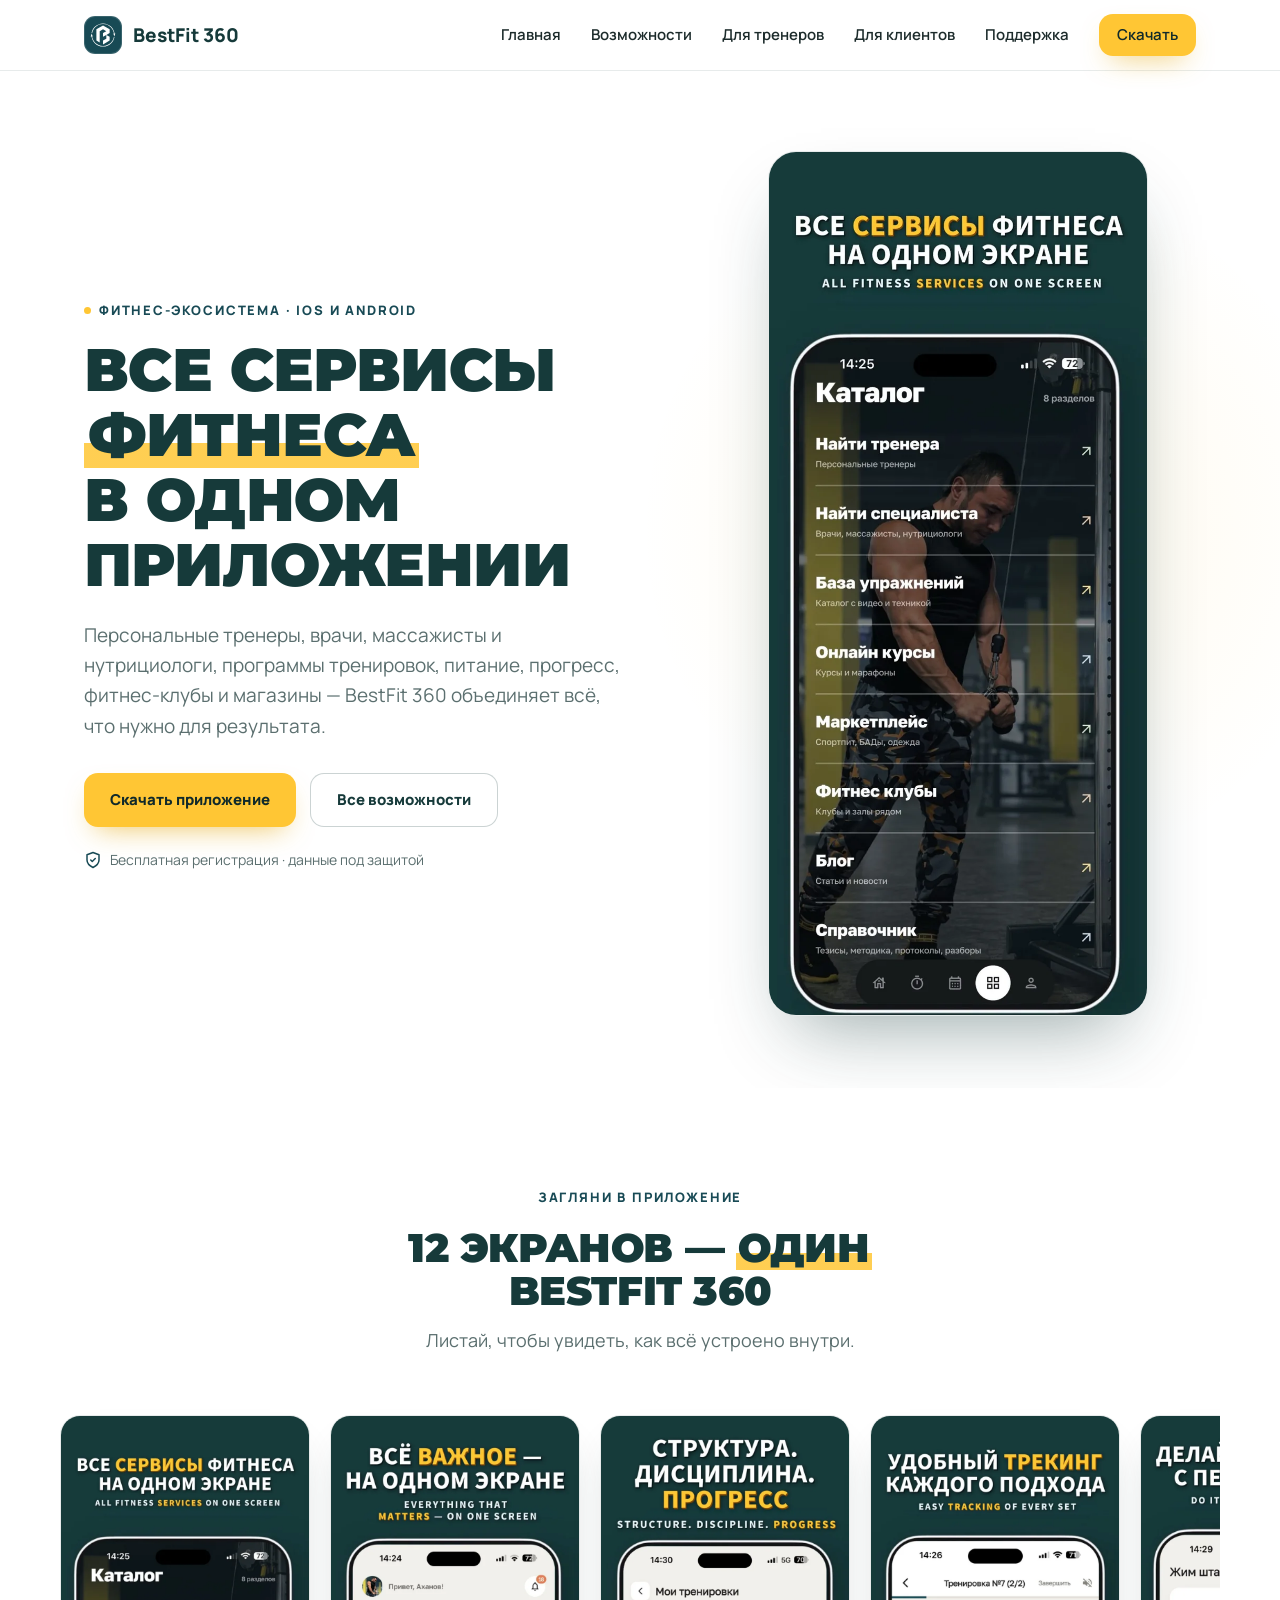
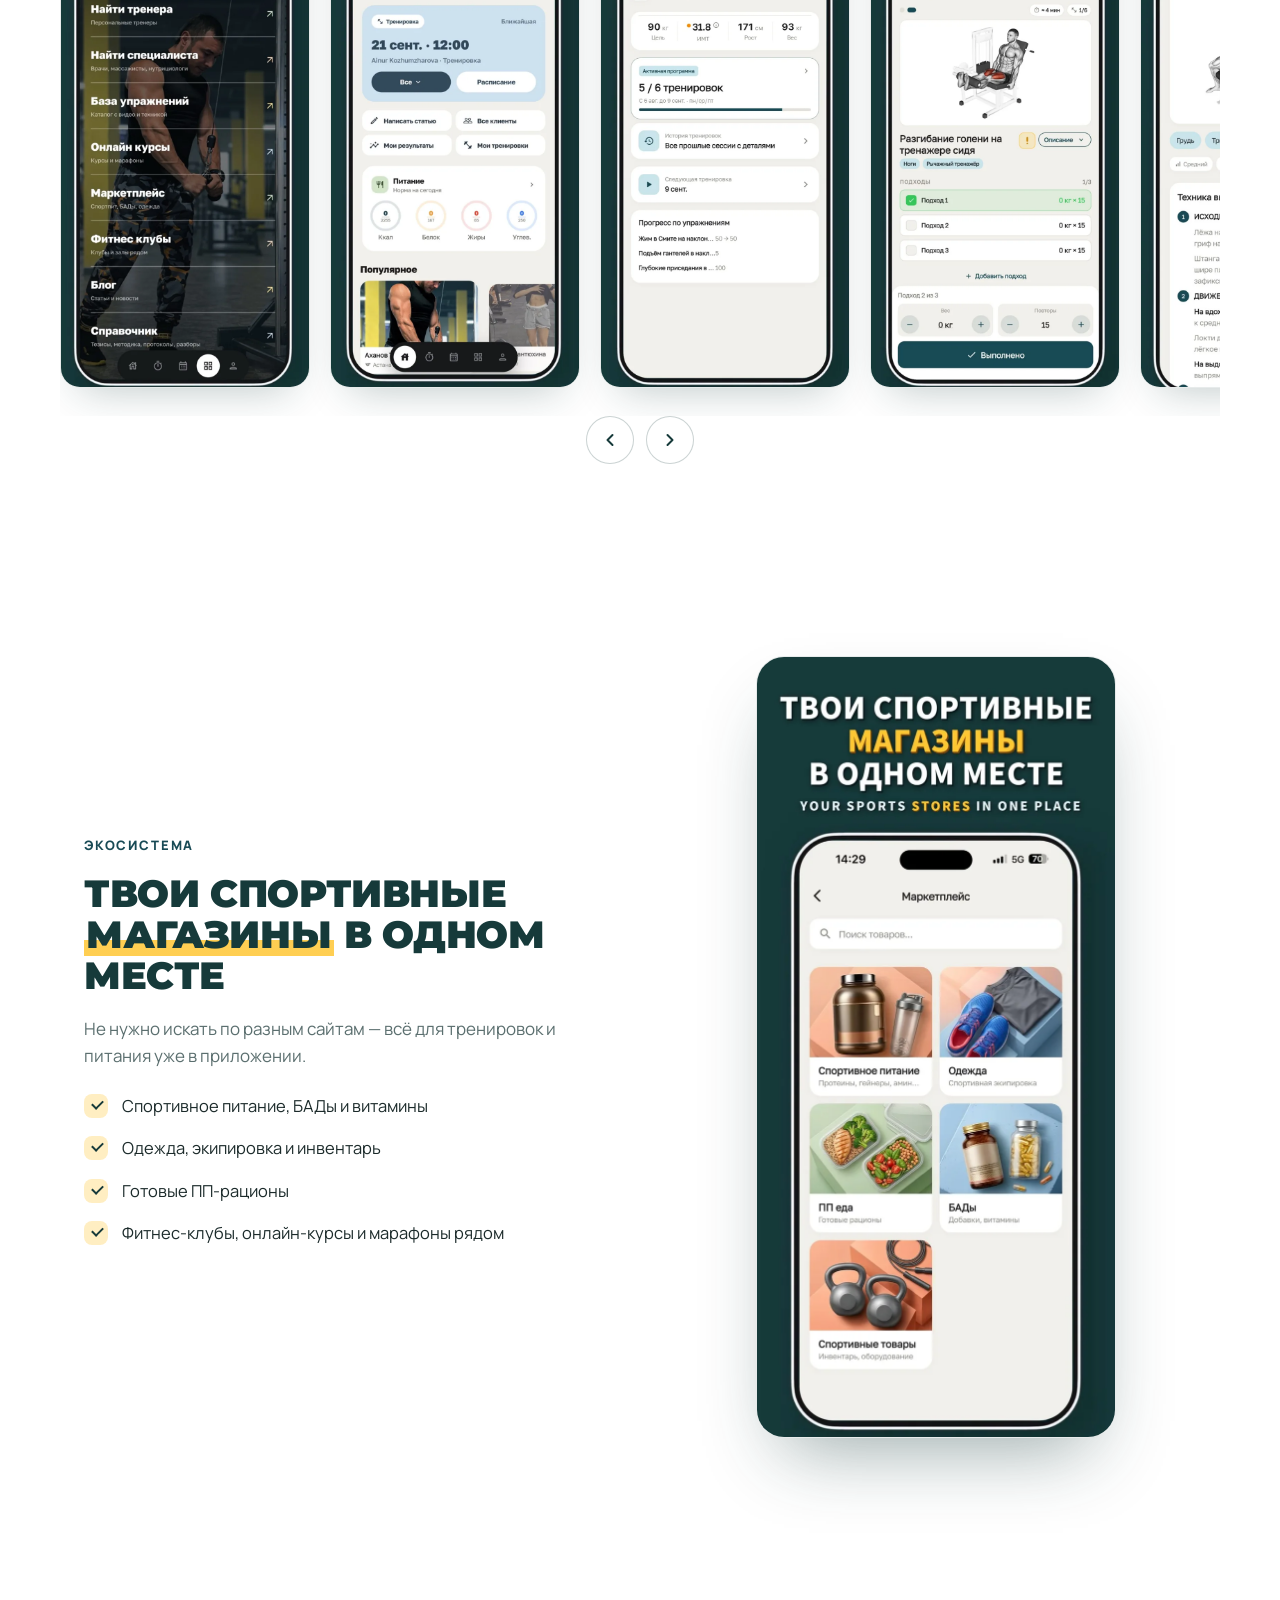
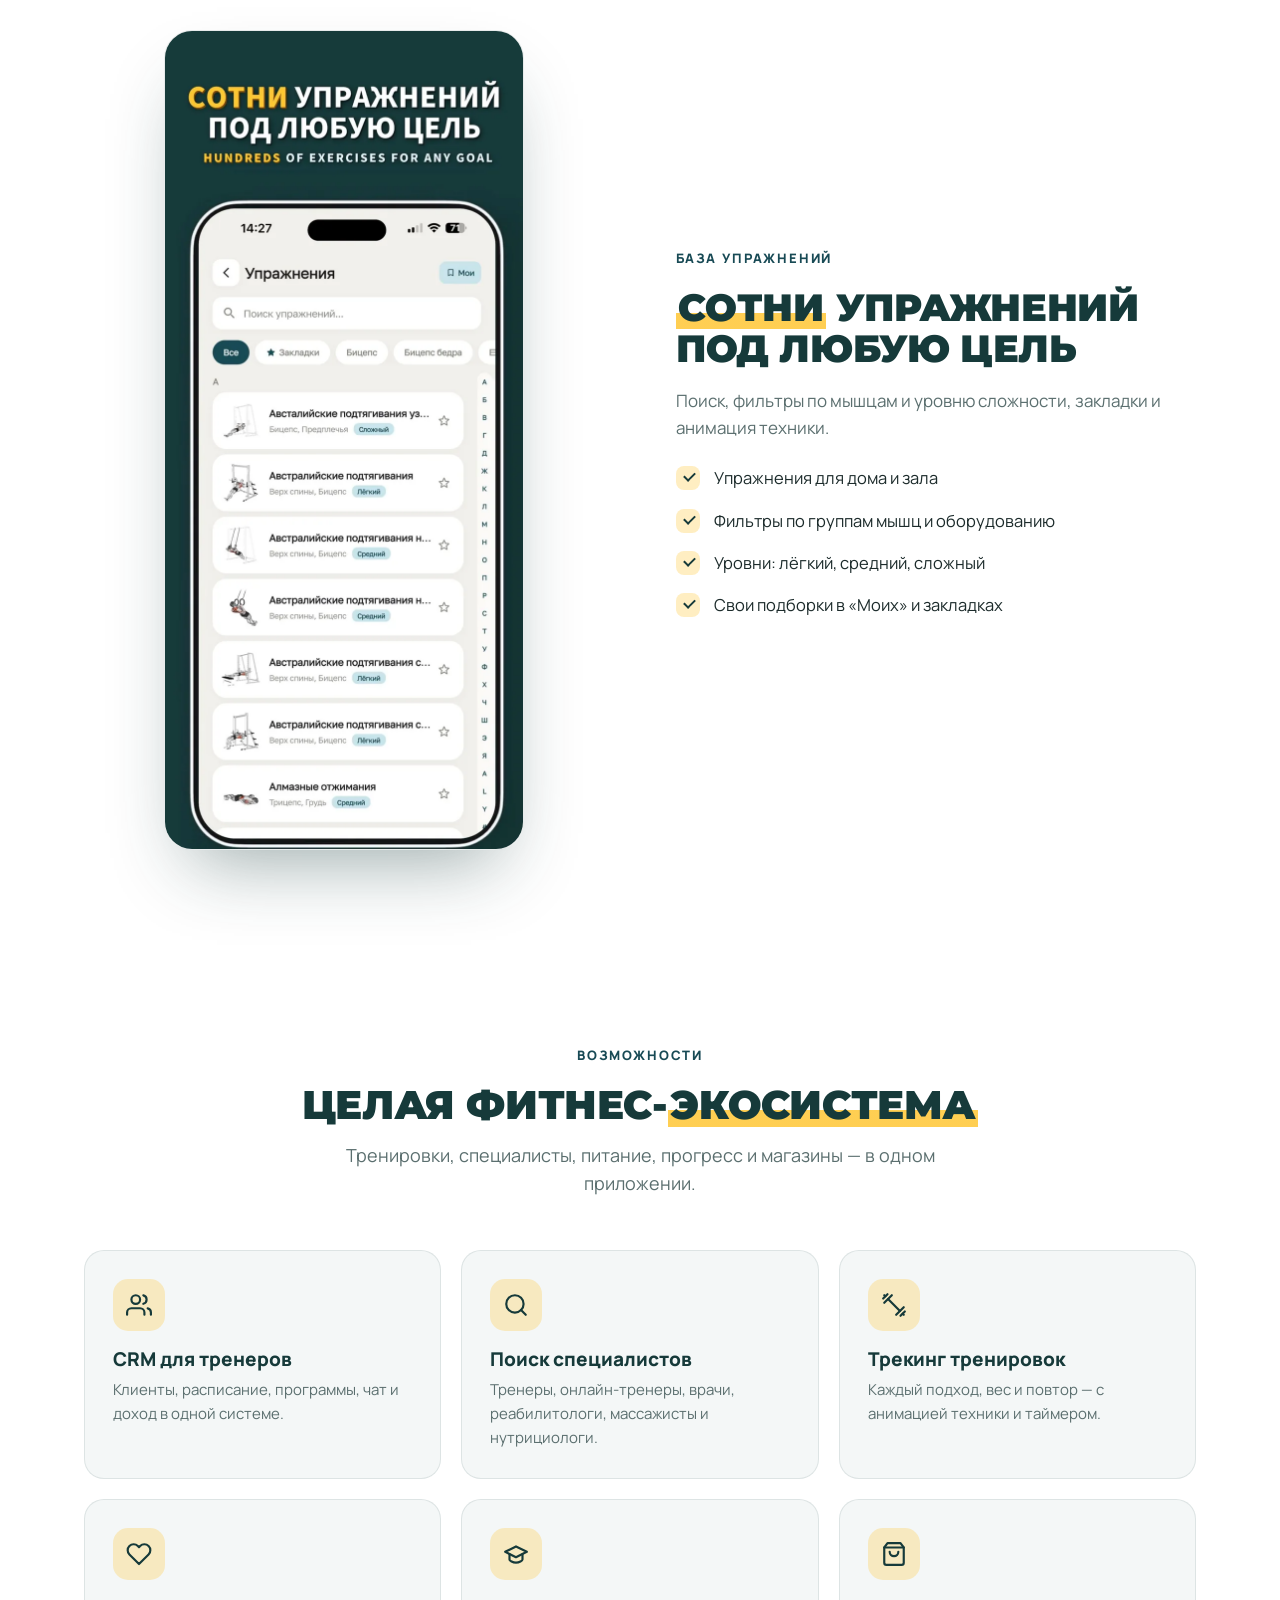
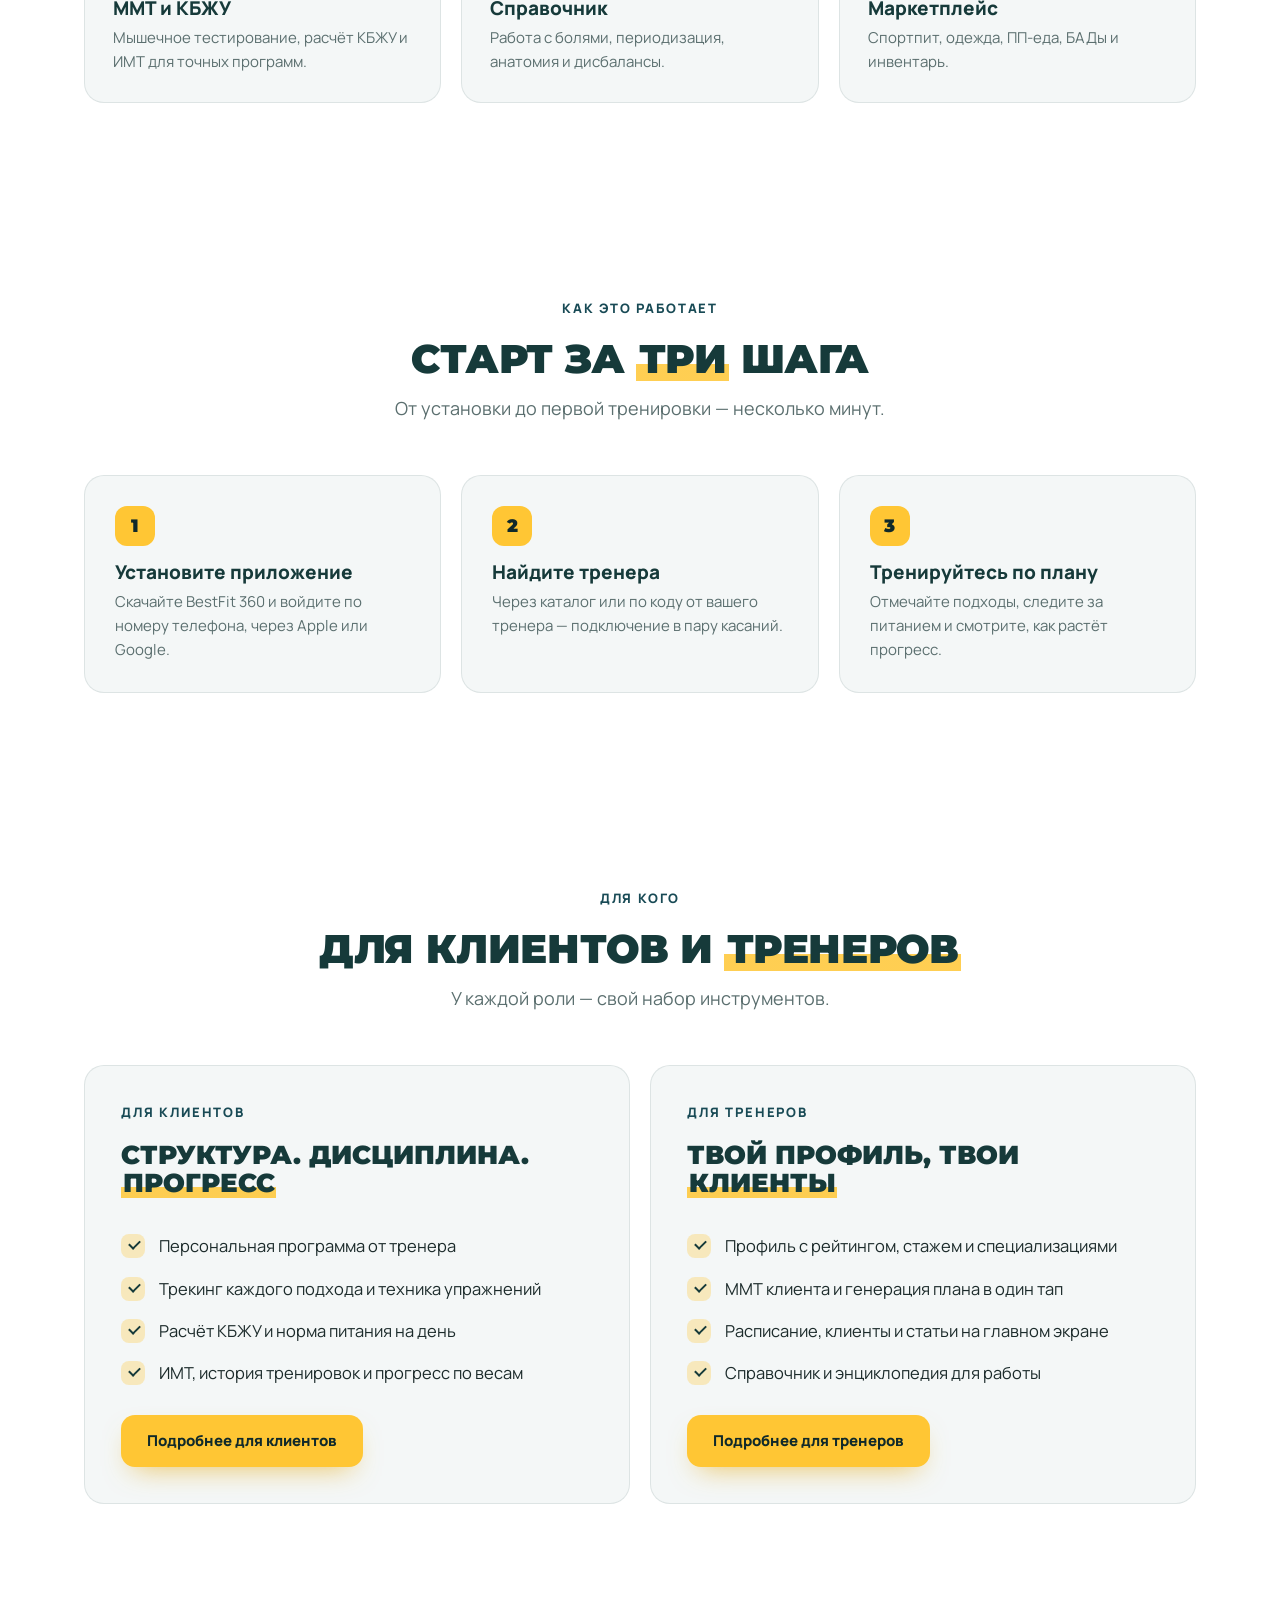
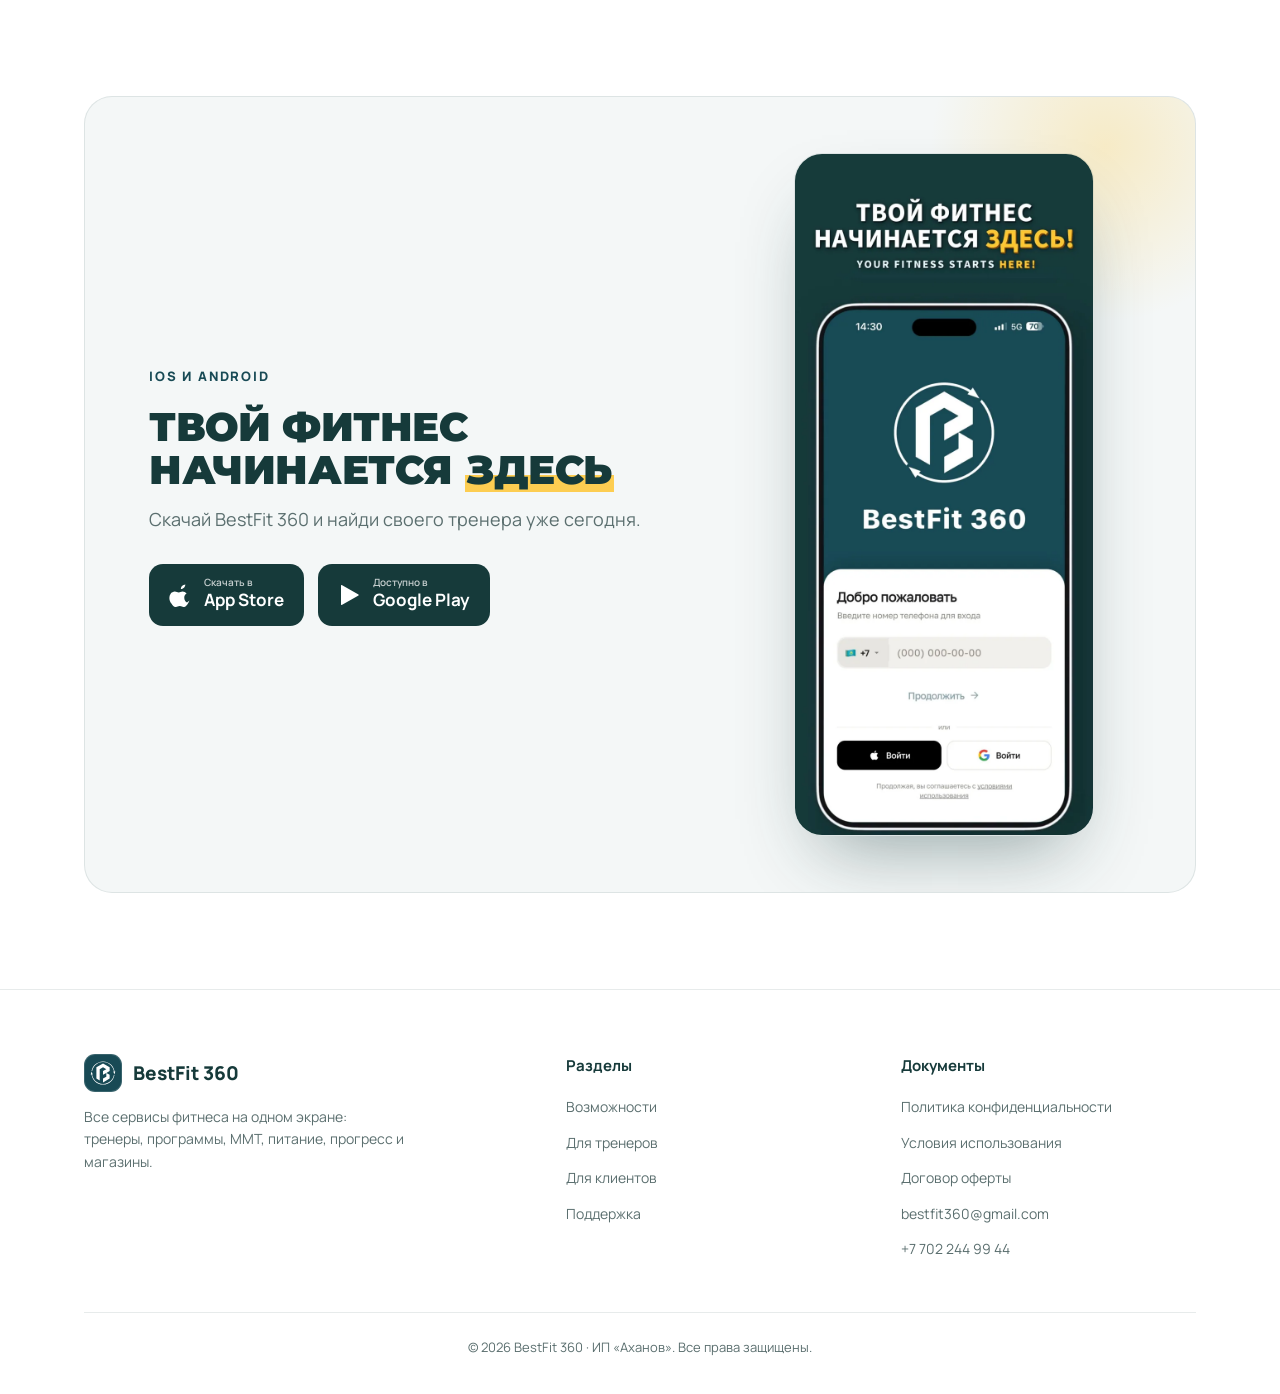
==== commit d3e30e02: "style(site): белый фон на всех страницах Фон, секции, шапка и подвал — белые. Заголовки тёмно-зелёны" ====
--- a/index.html
+++ b/index.html
@@ -4,7 +4,7 @@
   <meta charset="utf-8">
   <link rel="icon" type="image/svg+xml" href="assets/favicon.svg">
   <meta name="viewport" content="width=device-width, initial-scale=1">
-  <meta name="theme-color" content="#163A3A">
+  <meta name="theme-color" content="#FFFFFF">
   <title>BestFit 360 — все сервисы фитнеса на одном экране</title>
   <meta name="description" content="BestFit 360 — фитнес-экосистема: тренеры и специалисты, программы и трекинг тренировок, ММТ, КБЖУ, база упражнений, справочник и магазины в одном приложении.">
   <link rel="preconnect" href="https://fonts.googleapis.com">
--- a/styles.css
+++ b/styles.css
@@ -1,28 +1,25 @@
 /* BestFit 360 — лендинг. Дизайн-система по промо-баннерам приложения:
-   тёмно-зелёный фон, жёлтый акцент, крупные заголовки капсом. */
+   белый фон, тёмно-зелёные заголовки капсом, жёлтый акцент (маркер, кнопки). */
 :root {
-  --bg: #163A3A;          /* фон баннеров */
-  --bg-2: #11302F;        /* альтернативные секции */
-  --bg-3: #1D4847;        /* карточки / поднятые поверхности */
-  --ink: #0B2222;         /* подвал, самые тёмные элементы */
+  --bg: #FFFFFF;
+  --bg-2: #FFFFFF;        /* альтернативные секции — тоже белые */
+  --bg-3: #F4F7F7;        /* карточки / поднятые поверхности */
+  --heading: #163A3A;     /* цвет фона баннеров — для заголовков */
   --yellow: #FFC634;      /* акцент баннеров */
   --yellow-hover: #FFD466;
   --on-yellow: #10292A;
-  --text: #EAF2F1;
-  --muted: #A7BFBD;
-  --line: rgba(255, 255, 255, 0.09);
+  --text: #1C2B2B;
+  --muted: #5B6F6F;
+  --line: rgba(22, 58, 58, 0.10);
   --teal: #184A55;        /* цвет бренда в приложении */
-  --paper: #F4F2EC;       /* светлый фон юридических страниц (как в приложении) */
-  --paper-text: #1C2426;
-  --paper-muted: #5E6E70;
   --radius: 20px;
   --radius-sm: 14px;
   --radius-lg: 28px;
   --maxw: 1160px;
-  --shadow: 0 24px 48px -20px rgba(0, 0, 0, 0.55);
-  --shadow-lg: 0 40px 80px -28px rgba(0, 0, 0, 0.7);
+  --shadow: 0 20px 40px -20px rgba(22, 58, 58, 0.30);
+  --shadow-lg: 0 36px 72px -28px rgba(22, 58, 58, 0.45);
   --display: "Montserrat", "Manrope", -apple-system, BlinkMacSystemFont, "Segoe UI", Roboto, Arial, sans-serif;
-  color-scheme: dark;
+  color-scheme: light;
 }
 
 * { box-sizing: border-box; }
@@ -38,31 +35,35 @@
   text-rendering: optimizeLegibility;
 }
 
-a { color: var(--yellow); text-decoration: none; }
-a:hover { color: var(--yellow-hover); }
+a { color: var(--teal); text-decoration: none; }
+a:hover { color: var(--heading); }
 img { max-width: 100%; display: block; }
 svg { display: block; }
 svg[stroke] { stroke-linecap: round; stroke-linejoin: round; }
 
-h1, h2, h3 { line-height: 1.08; color: #fff; }
+h1, h2, h3 { line-height: 1.08; color: var(--heading); }
 h1, h2 {
   font-family: var(--display); font-weight: 900; text-transform: uppercase; letter-spacing: -0.01em;
 }
-.hl { color: var(--yellow); }
+/* выделенное слово — жёлтый маркер, как акцентное слово на баннерах */
+.hl {
+  background: linear-gradient(transparent 62%, rgba(255, 198, 52, 0.85) 62%, rgba(255, 198, 52, 0.85) 96%, transparent 96%);
+  -webkit-box-decoration-break: clone; box-decoration-break: clone; padding: 0 0.06em;
+}
 
 .container { max-width: var(--maxw); margin: 0 auto; padding: 0 24px; }
 
 /* ---------- Header ---------- */
 .site-header {
   position: sticky; top: 0; z-index: 50;
-  background: rgba(17, 48, 47, 0.82);
+  background: rgba(255, 255, 255, 0.88);
   backdrop-filter: saturate(160%) blur(16px);
   -webkit-backdrop-filter: saturate(160%) blur(16px);
   border-bottom: 1px solid var(--line);
 }
 .nav { display: flex; align-items: center; justify-content: space-between; height: 70px; }
-.brand { display: flex; align-items: center; gap: 11px; font-weight: 800; font-size: 19px; color: #fff; }
-.brand:hover { color: #fff; }
+.brand { display: flex; align-items: center; gap: 11px; font-weight: 800; font-size: 19px; color: var(--heading); }
+.brand:hover { color: var(--heading); }
 .brand .logo, .footer-brand .logo {
   width: 38px; height: 38px; border-radius: 11px; background: var(--teal);
   display: grid; place-items: center; border: 1px solid rgba(255, 255, 255, 0.14);
@@ -70,10 +71,10 @@
 .brand .logo img, .footer-brand .logo img { width: 70%; height: 70%; }
 .nav-links { display: flex; align-items: center; gap: 30px; list-style: none; margin: 0; padding: 0; }
 .nav-links a { color: var(--text); font-size: 15px; font-weight: 600; }
-.nav-links a:hover { color: var(--yellow); }
+.nav-links a:hover { color: var(--teal); }
 .nav-cta { padding: 9px 18px !important; }
 .nav-links a.nav-cta, .nav-links a.nav-cta:hover { color: var(--on-yellow); }
-.nav-toggle { display: none; background: none; border: 0; padding: 6px; cursor: pointer; color: #fff; }
+.nav-toggle { display: none; background: none; border: 0; padding: 6px; cursor: pointer; color: var(--heading); }
 
 /* ---------- Buttons ---------- */
 .btn {
@@ -82,18 +83,17 @@
   font-weight: 800; font-size: 15px; cursor: pointer; border: 0; font-family: inherit;
   transition: transform .15s ease, box-shadow .15s ease, background .15s ease, border-color .15s ease;
 }
-.btn-primary { background: var(--yellow); color: var(--on-yellow); box-shadow: 0 12px 28px -12px rgba(255, 198, 52, 0.6); }
+.btn-primary { background: var(--yellow); color: var(--on-yellow); box-shadow: 0 12px 28px -12px rgba(230, 170, 20, 0.7); }
 .btn-primary:hover { background: var(--yellow-hover); color: var(--on-yellow); transform: translateY(-2px); }
-.btn-ghost { background: transparent; color: #fff; border: 1px solid rgba(255, 255, 255, 0.28); }
-.btn-ghost:hover { color: #fff; border-color: #fff; transform: translateY(-2px); }
+.btn-ghost { background: #fff; color: var(--heading); border: 1px solid rgba(22, 58, 58, 0.22); }
+.btn-ghost:hover { color: var(--heading); border-color: var(--heading); transform: translateY(-2px); }
 
 /* ---------- Hero ---------- */
 .hero { position: relative; overflow: hidden; padding: 80px 0 72px; }
 .hero::before {
   content: ""; position: absolute; inset: 0; z-index: 0;
   background:
-    radial-gradient(45% 55% at 78% 40%, rgba(255, 198, 52, 0.10), transparent 70%),
-    radial-gradient(50% 50% at 10% 90%, rgba(63, 167, 190, 0.12), transparent 70%);
+    radial-gradient(40% 50% at 78% 45%, rgba(255, 198, 52, 0.10), transparent 70%);
 }
 .hero .container { position: relative; z-index: 1; }
 .hero-grid { display: grid; grid-template-columns: 1.1fr 0.9fr; gap: 56px; align-items: center; }
@@ -101,7 +101,7 @@
 .hero .lead { font-size: 19px; color: var(--muted); margin: 0 0 32px; max-width: 540px; }
 .hero-cta { display: flex; gap: 14px; flex-wrap: wrap; }
 .trust { margin-top: 22px; font-size: 14px; color: var(--muted); display: flex; align-items: center; gap: 8px; }
-.trust svg { width: 18px; height: 18px; color: var(--yellow); }
+.trust svg { width: 18px; height: 18px; color: var(--teal); }
 .hero-center { text-align: center; }
 .hero-center h1 { font-size: 50px; margin: 16px 0 14px; }
 .hero-center .lead { margin: 0 auto; }
@@ -109,7 +109,7 @@
 
 .eyebrow {
   display: inline-flex; align-items: center; gap: 8px;
-  color: var(--yellow); font-weight: 800; font-size: 13px; letter-spacing: 0.14em; text-transform: uppercase;
+  color: var(--teal); font-weight: 800; font-size: 13px; letter-spacing: 0.14em; text-transform: uppercase;
   margin-bottom: 18px;
 }
 .eyebrow .dot { width: 7px; height: 7px; border-radius: 50%; background: var(--yellow); }
@@ -125,7 +125,7 @@
 .promo-wrap::before {
   content: ""; position: absolute; top: 50%; left: 50%; width: 80%; aspect-ratio: 1;
   transform: translate(-50%, -50%); border-radius: 50%; z-index: -1;
-  background: radial-gradient(circle, rgba(255, 198, 52, 0.18), transparent 65%);
+  background: radial-gradient(circle, rgba(255, 198, 52, 0.22), transparent 65%);
 }
 
 /* horizontal gallery of all banners */
@@ -144,7 +144,7 @@
 .gallery-nav { display: flex; justify-content: center; gap: 12px; }
 .gallery-nav button {
   width: 48px; height: 48px; border-radius: 50%; cursor: pointer;
-  background: transparent; color: #fff; border: 1px solid rgba(255, 255, 255, 0.28);
+  background: #fff; color: var(--heading); border: 1px solid rgba(22, 58, 58, 0.22);
   display: grid; place-items: center; transition: background .15s ease, color .15s ease, border-color .15s ease;
 }
 .gallery-nav button:hover { background: var(--yellow); color: var(--on-yellow); border-color: var(--yellow); }
@@ -164,10 +164,10 @@
   background: var(--bg-3); border: 1px solid var(--line); border-radius: var(--radius);
   padding: 28px; transition: transform .2s ease, border-color .2s ease;
 }
-.card:hover { transform: translateY(-4px); border-color: rgba(255, 198, 52, 0.4); }
+.card:hover { transform: translateY(-4px); border-color: rgba(255, 198, 52, 0.9); }
 .card .ico {
   width: 52px; height: 52px; border-radius: 15px;
-  background: rgba(255, 198, 52, 0.12); color: var(--yellow);
+  background: rgba(255, 198, 52, 0.28); color: var(--heading);
   display: grid; place-items: center; margin-bottom: 18px;
 }
 .card .ico svg { width: 26px; height: 26px; }
@@ -189,11 +189,11 @@
 .feat-list li { position: relative; padding-left: 38px; margin-bottom: 16px; font-size: 16.5px; color: var(--text); }
 .feat-list li::before {
   content: ""; position: absolute; left: 0; top: 1px; width: 24px; height: 24px; border-radius: 8px;
-  background: rgba(255, 198, 52, 0.14);
+  background: rgba(255, 198, 52, 0.30);
 }
 .feat-list li::after {
   content: ""; position: absolute; left: 8px; top: 7px; width: 9px; height: 5px;
-  border-left: 2px solid var(--yellow); border-bottom: 2px solid var(--yellow);
+  border-left: 2px solid var(--heading); border-bottom: 2px solid var(--heading);
   transform: rotate(-45deg);
 }
 
@@ -214,7 +214,7 @@
 }
 .cta-band::before {
   content: ""; position: absolute; top: -140px; right: -100px; width: 380px; height: 380px; border-radius: 50%;
-  background: radial-gradient(circle, rgba(255, 198, 52, 0.16), transparent 65%);
+  background: radial-gradient(circle, rgba(255, 198, 52, 0.25), transparent 65%);
 }
 .cta-band > * { position: relative; z-index: 1; }
 .cta-band h2 { font-size: 40px; margin: 0 0 14px; }
@@ -228,7 +228,7 @@
 /* store badges */
 .stores { display: flex; gap: 14px; flex-wrap: wrap; justify-content: center; }
 .store-badge {
-  display: inline-flex; align-items: center; gap: 11px; background: #fff; color: var(--on-yellow);
+  display: inline-flex; align-items: center; gap: 11px; background: var(--heading); color: #fff;
   padding: 12px 20px; border-radius: 14px; transition: transform .15s ease, background .15s ease;
 }
 .store-badge:hover { color: var(--on-yellow); background: var(--yellow); transform: translateY(-2px); }
@@ -236,37 +236,37 @@
 .store-badge small { display: block; font-size: 10px; opacity: .75; font-weight: 600; line-height: 1.2; }
 .store-badge b { font-size: 17px; line-height: 1.1; }
 
-/* ---------- Legal / article (светлые страницы) ---------- */
-.article { background: var(--paper); color: var(--paper-text); }
+/* ---------- Legal / article ---------- */
+.article { background: var(--bg); color: var(--text); }
 .article .container { max-width: 800px; }
-.article h1 { font-size: 36px; margin: 0 0 6px; color: var(--paper-text); }
+.article h1 { font-size: 36px; margin: 0 0 6px; }
 .article h2 {
   font-family: inherit; text-transform: none; font-weight: 800; letter-spacing: -0.01em;
-  font-size: 20px; margin-top: 30px; color: var(--paper-text);
-}
-.article .updated { color: var(--paper-muted); font-size: 14px; margin-bottom: 32px; }
-.article p, .article li { margin: 8px 0 0; color: var(--paper-text); }
+  font-size: 20px; margin-top: 30px;
+}
+.article .updated { color: var(--muted); font-size: 14px; margin-bottom: 32px; }
+.article p, .article li { margin: 8px 0 0; color: var(--text); }
 .article a { color: var(--teal); text-decoration: underline; }
 
 /* ---------- FAQ ---------- */
 .faq details { background: var(--bg-3); border: 1px solid var(--line); border-radius: var(--radius); padding: 18px 22px; margin-bottom: 14px; }
-.faq summary { font-weight: 700; cursor: pointer; font-size: 16px; list-style: none; display: flex; justify-content: space-between; align-items: center; gap: 16px; color: #fff; }
+.faq summary { font-weight: 700; cursor: pointer; font-size: 16px; list-style: none; display: flex; justify-content: space-between; align-items: center; gap: 16px; color: var(--heading); }
 .faq summary::-webkit-details-marker { display: none; }
-.faq summary::after { content: "+"; font-size: 22px; color: var(--yellow); font-weight: 400; }
+.faq summary::after { content: "+"; font-size: 22px; color: var(--teal); font-weight: 400; }
 .faq details[open] summary::after { content: "–"; }
-.faq details[open] summary { color: var(--yellow); }
+.faq details[open] summary { color: var(--teal); }
 .faq p { color: var(--muted); margin: 12px 0 0; }
 
 /* ---------- Footer ---------- */
-.site-footer { background: var(--ink); color: var(--muted); padding: 64px 0 36px; }
+.site-footer { background: var(--bg); color: var(--muted); padding: 64px 0 36px; border-top: 1px solid var(--line); }
 .footer-grid { display: grid; grid-template-columns: 1.5fr 1fr 1fr; gap: 40px; margin-bottom: 40px; }
-.site-footer h4 { color: #fff; font-size: 15px; margin: 0 0 16px; }
+.site-footer h4 { color: var(--heading); font-size: 15px; margin: 0 0 16px; }
 .site-footer a { color: var(--muted); font-size: 14px; }
-.site-footer a:hover { color: var(--yellow); }
+.site-footer a:hover { color: var(--teal); }
 .site-footer ul { list-style: none; padding: 0; margin: 0; }
 .site-footer li { margin-bottom: 10px; }
-.footer-brand { display: flex; align-items: center; gap: 11px; font-weight: 800; color: #fff; font-size: 19px; margin-bottom: 14px; }
-.footer-bottom { border-top: 1px solid var(--line); padding-top: 24px; font-size: 13px; color: #6F8B89; text-align: center; }
+.footer-brand { display: flex; align-items: center; gap: 11px; font-weight: 800; color: var(--heading); font-size: 19px; margin-bottom: 14px; }
+.footer-bottom { border-top: 1px solid var(--line); padding-top: 24px; font-size: 13px; color: var(--muted); text-align: center; }
 
 /* ---------- Reveal animation ---------- */
 .reveal { opacity: 0; transform: translateY(24px); transition: opacity .7s ease, transform .7s ease; }
